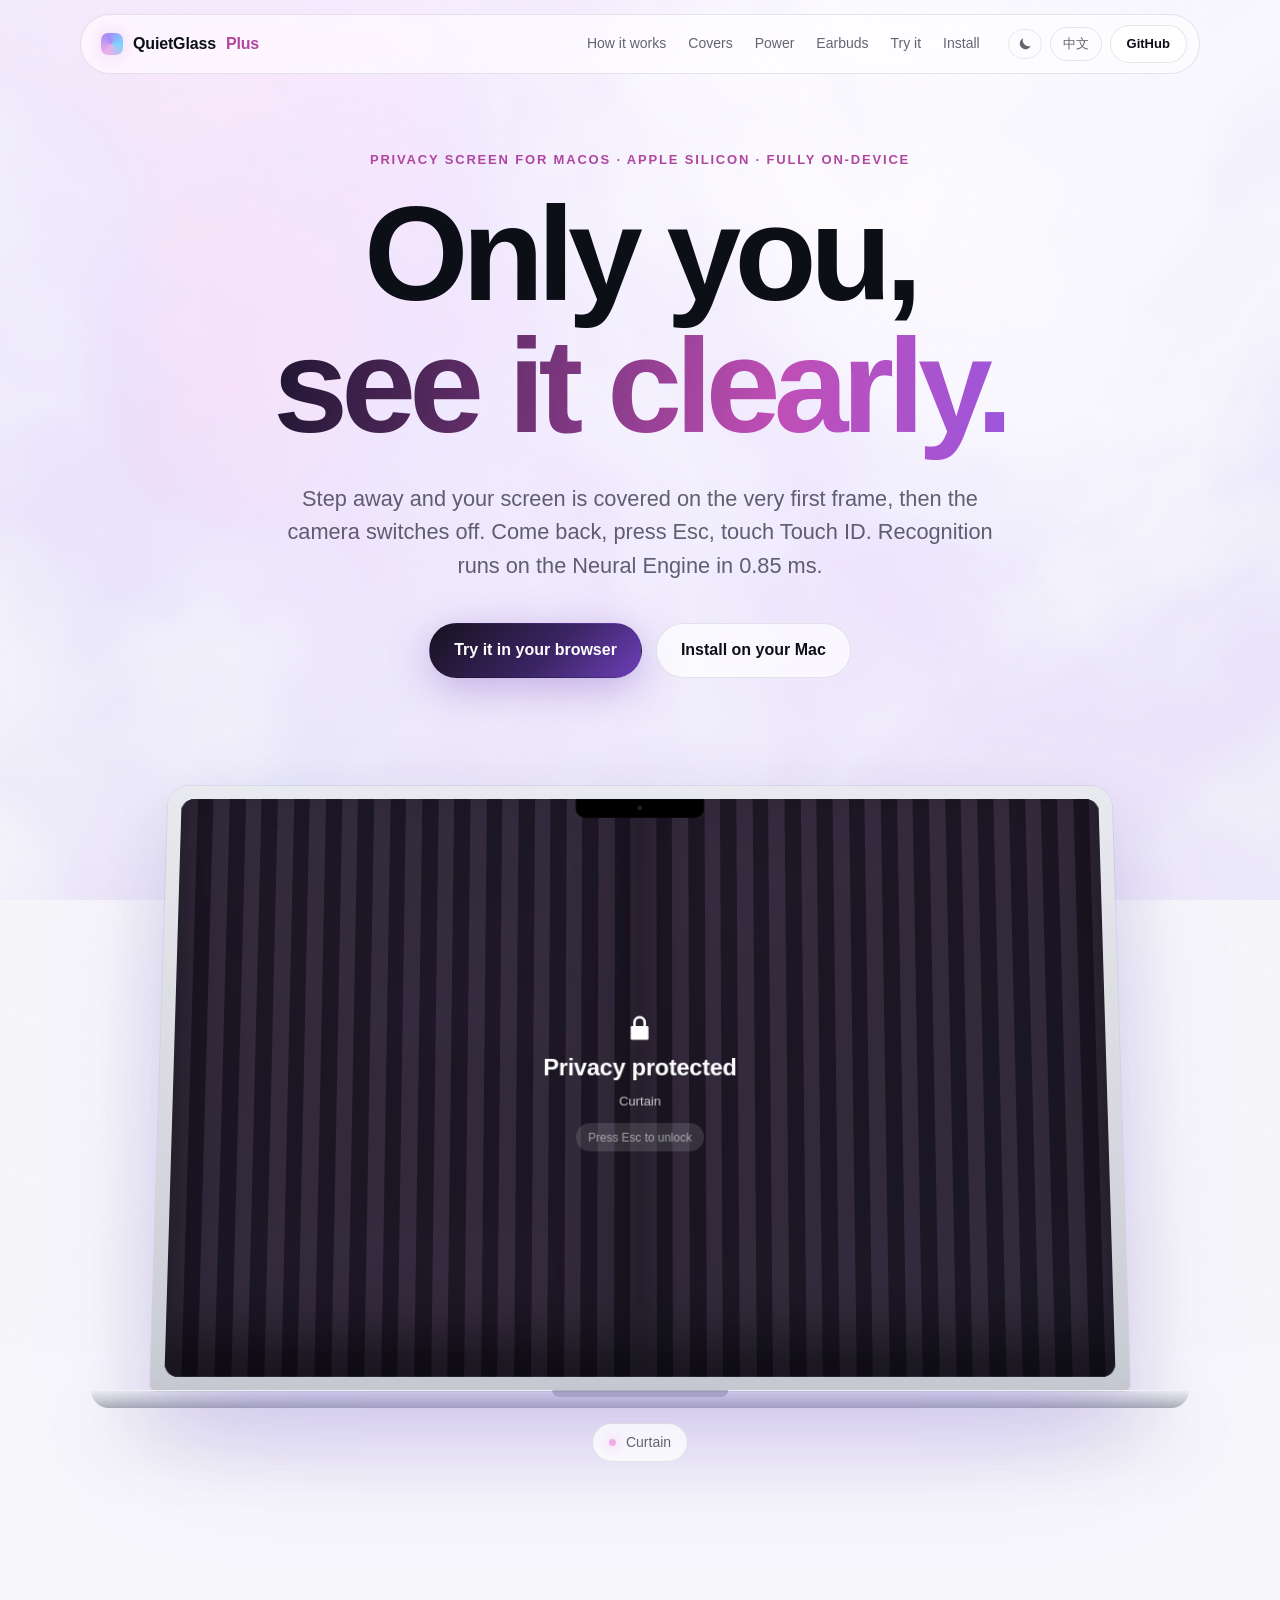
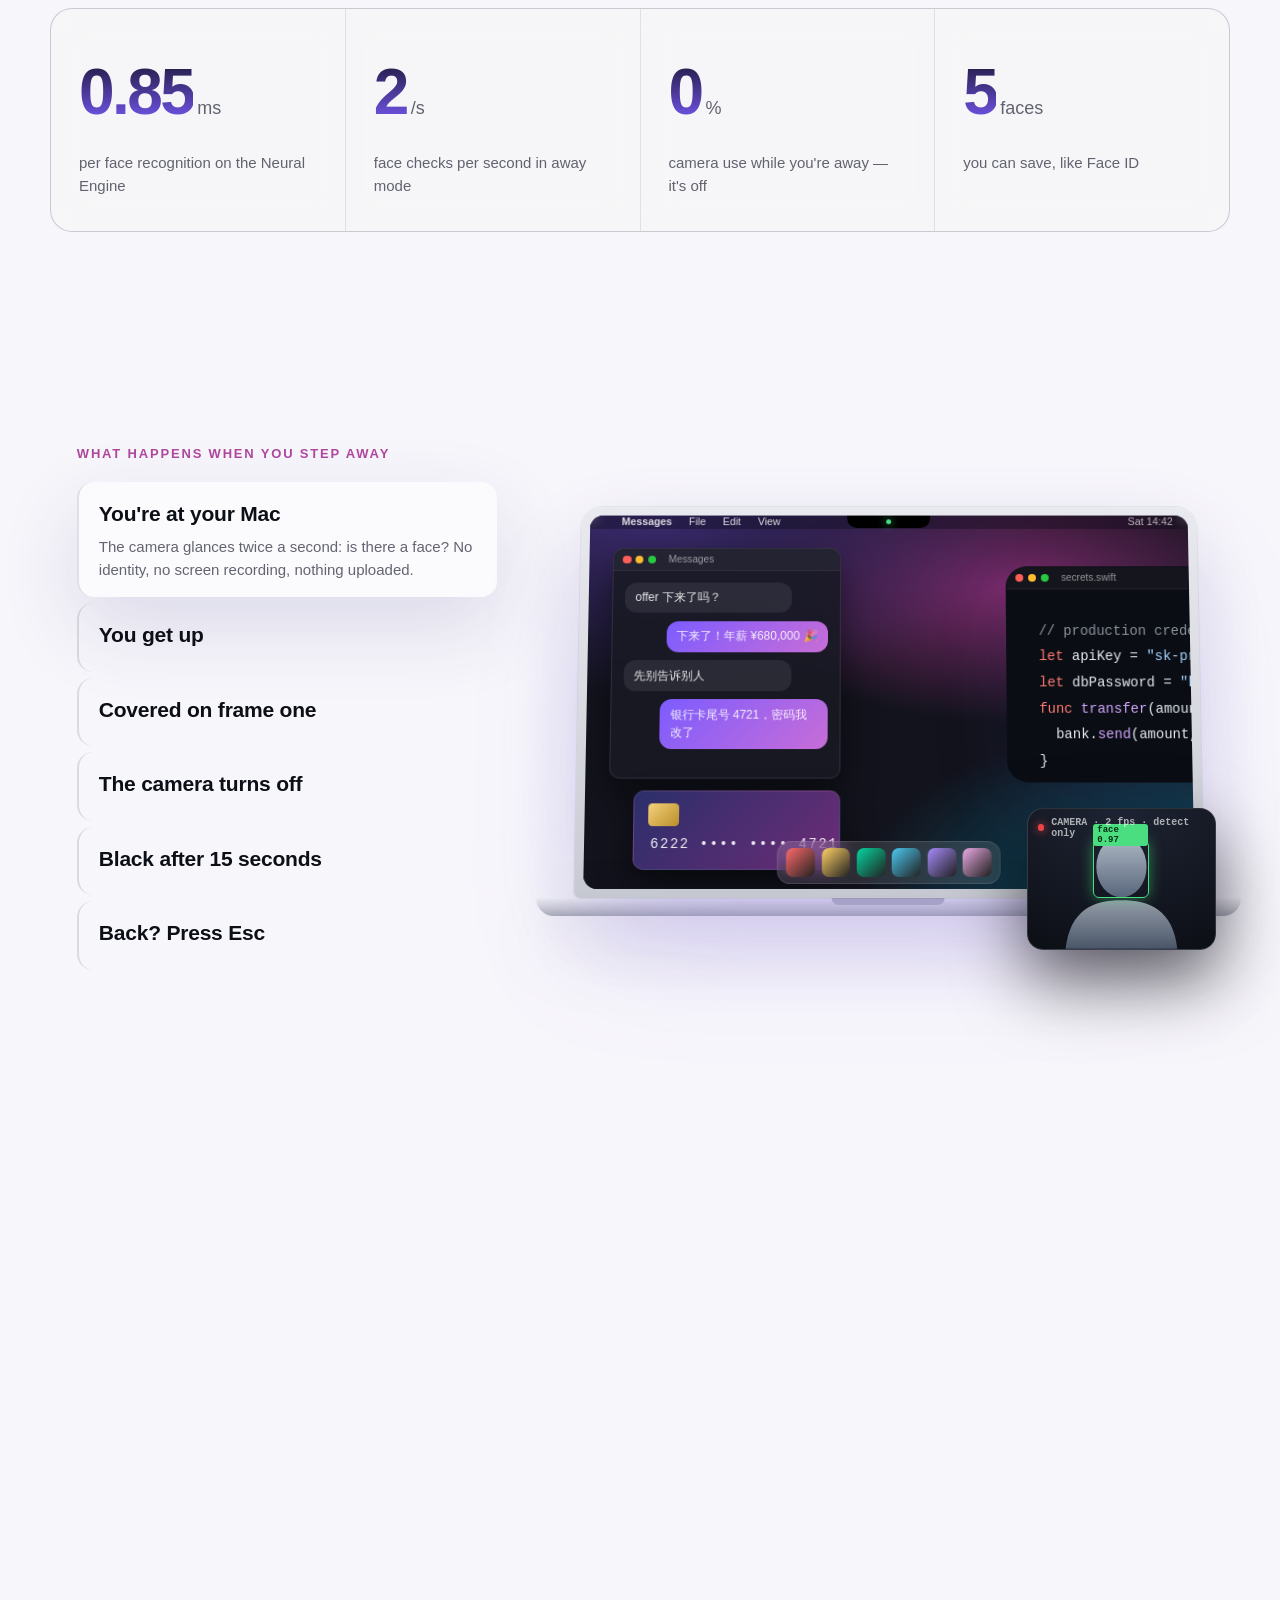
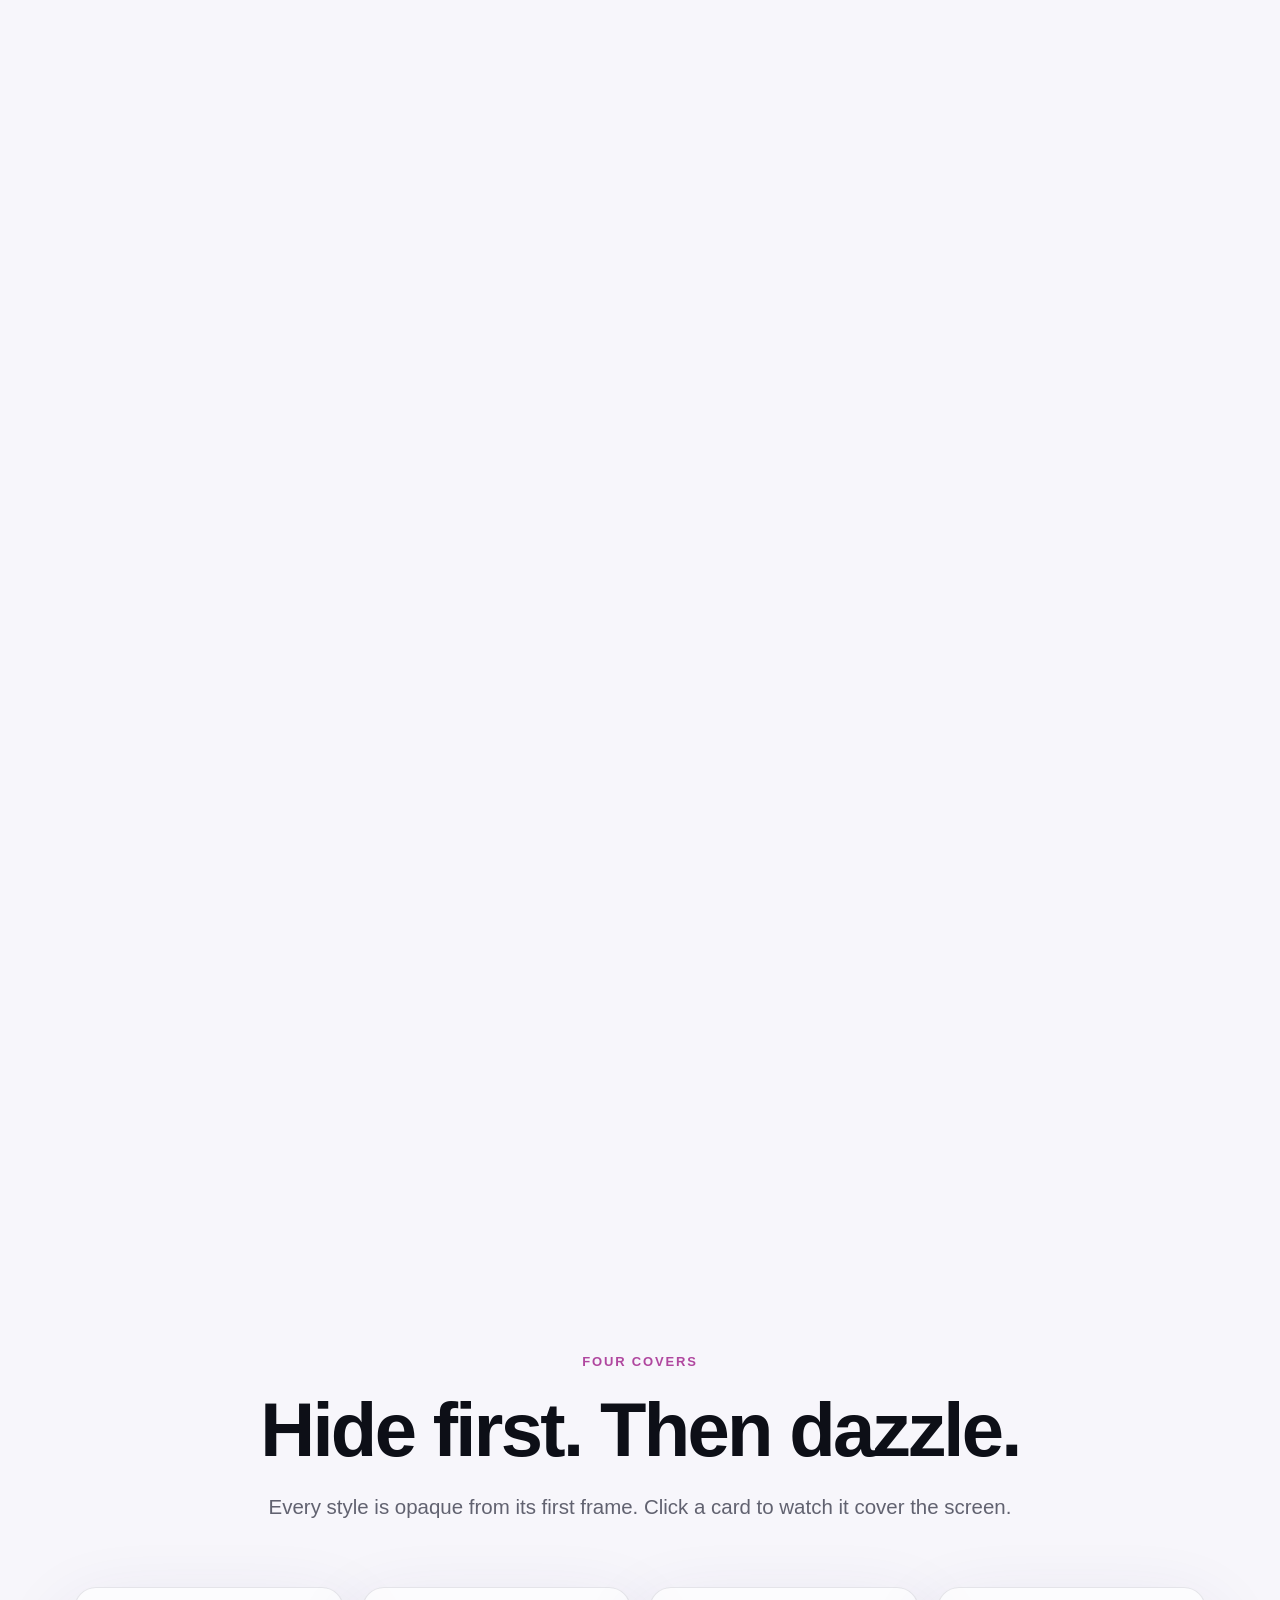
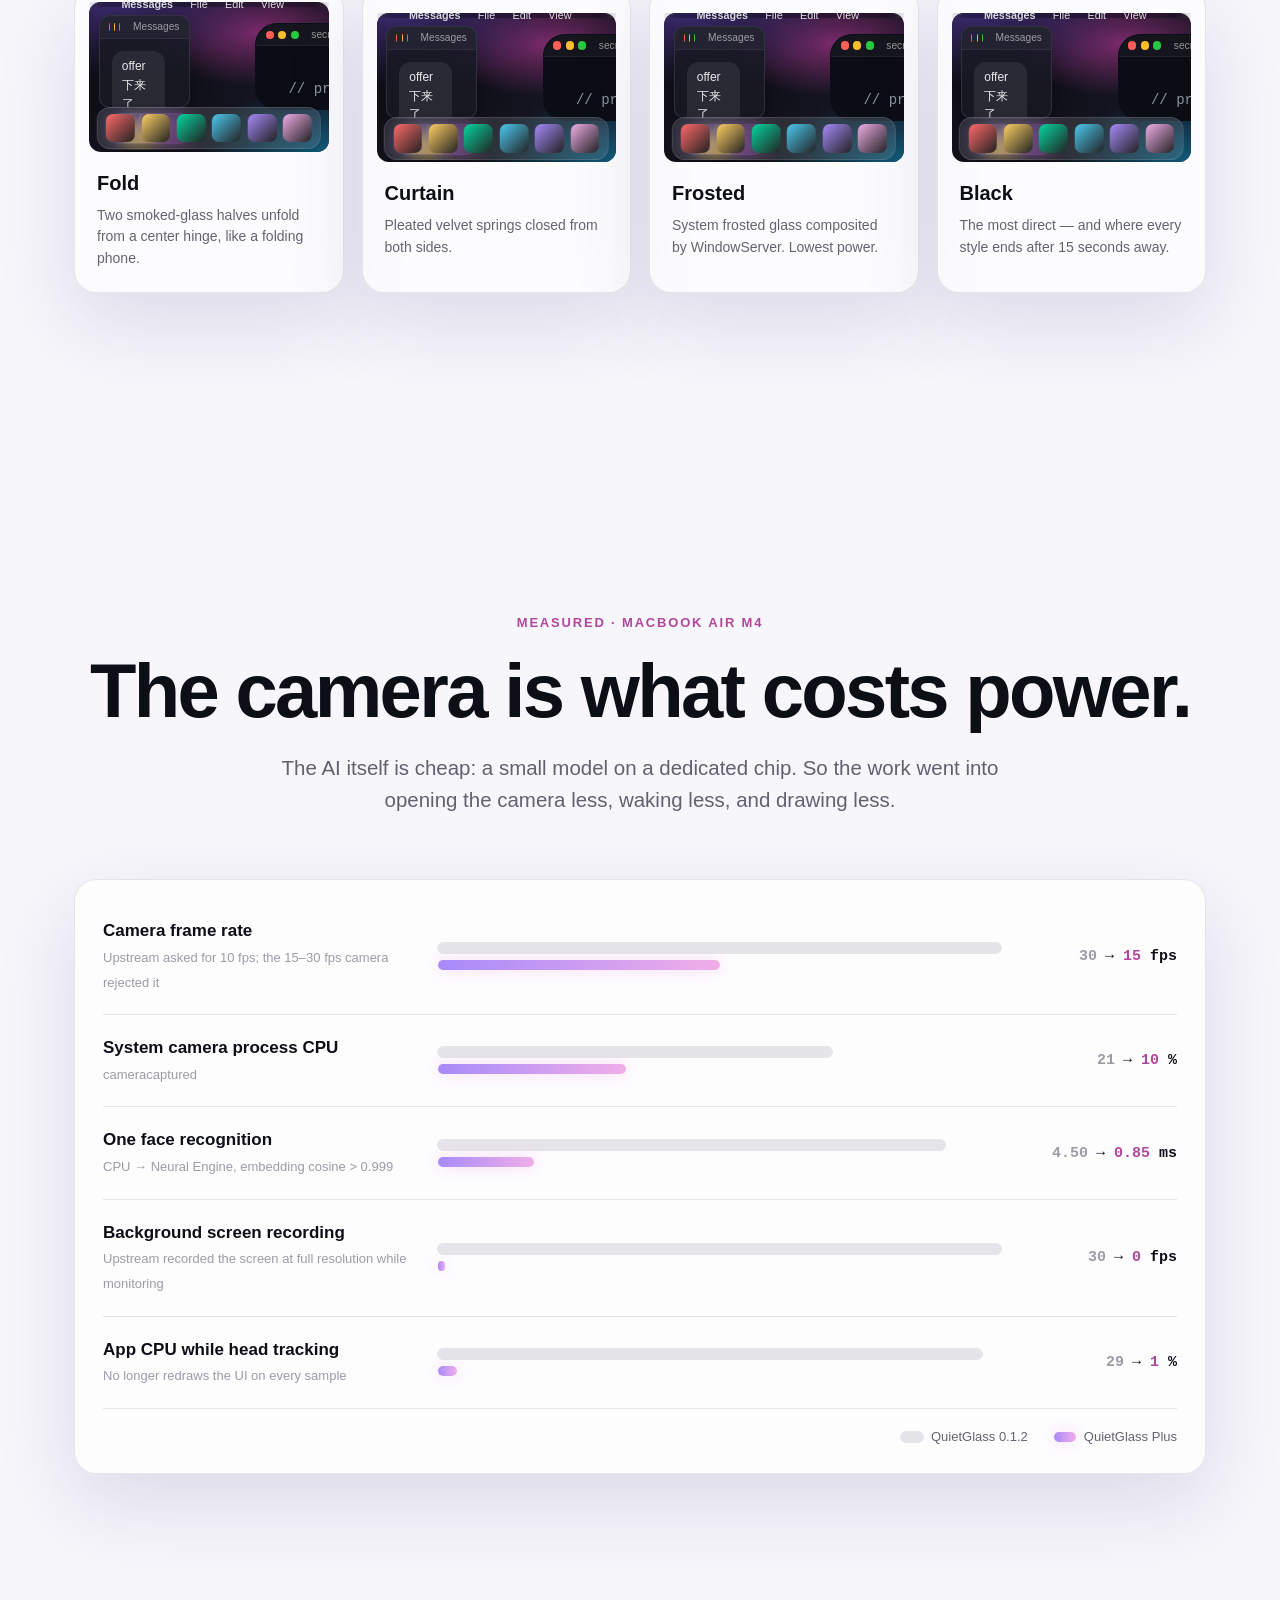
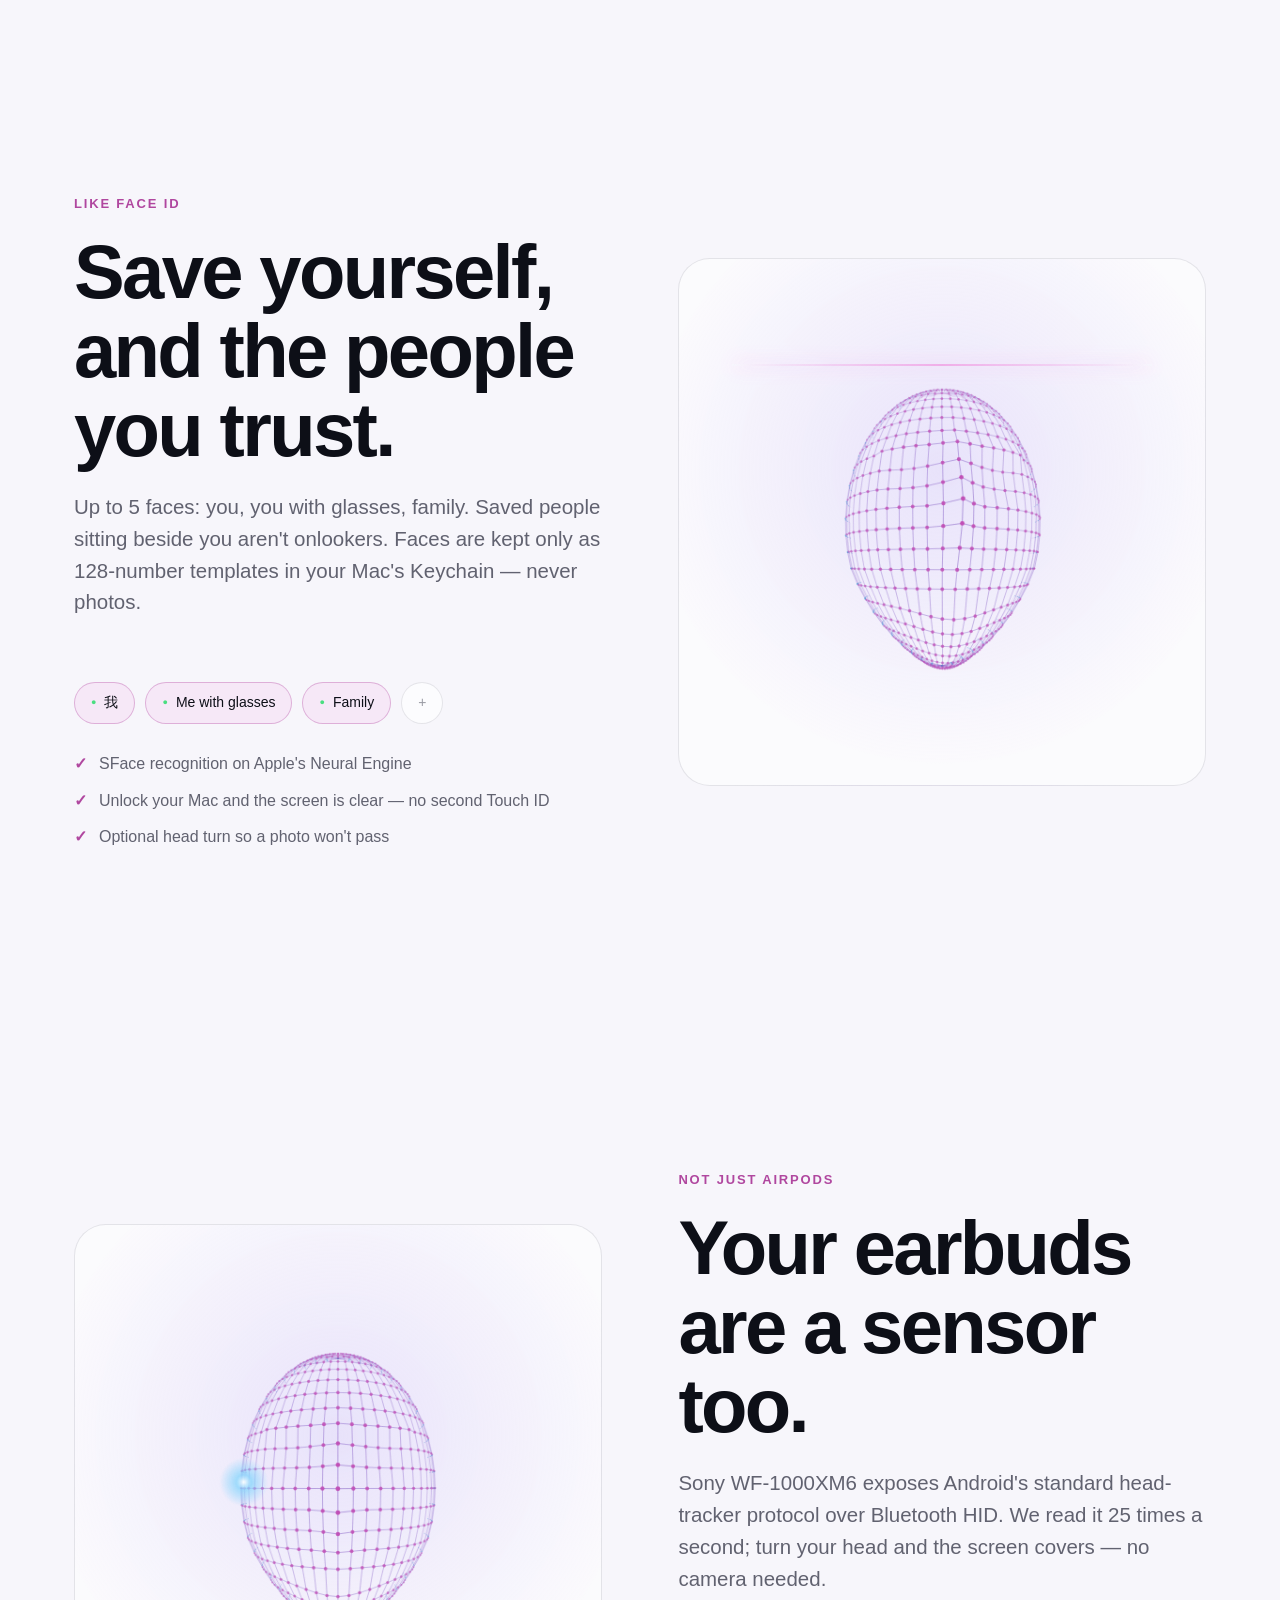
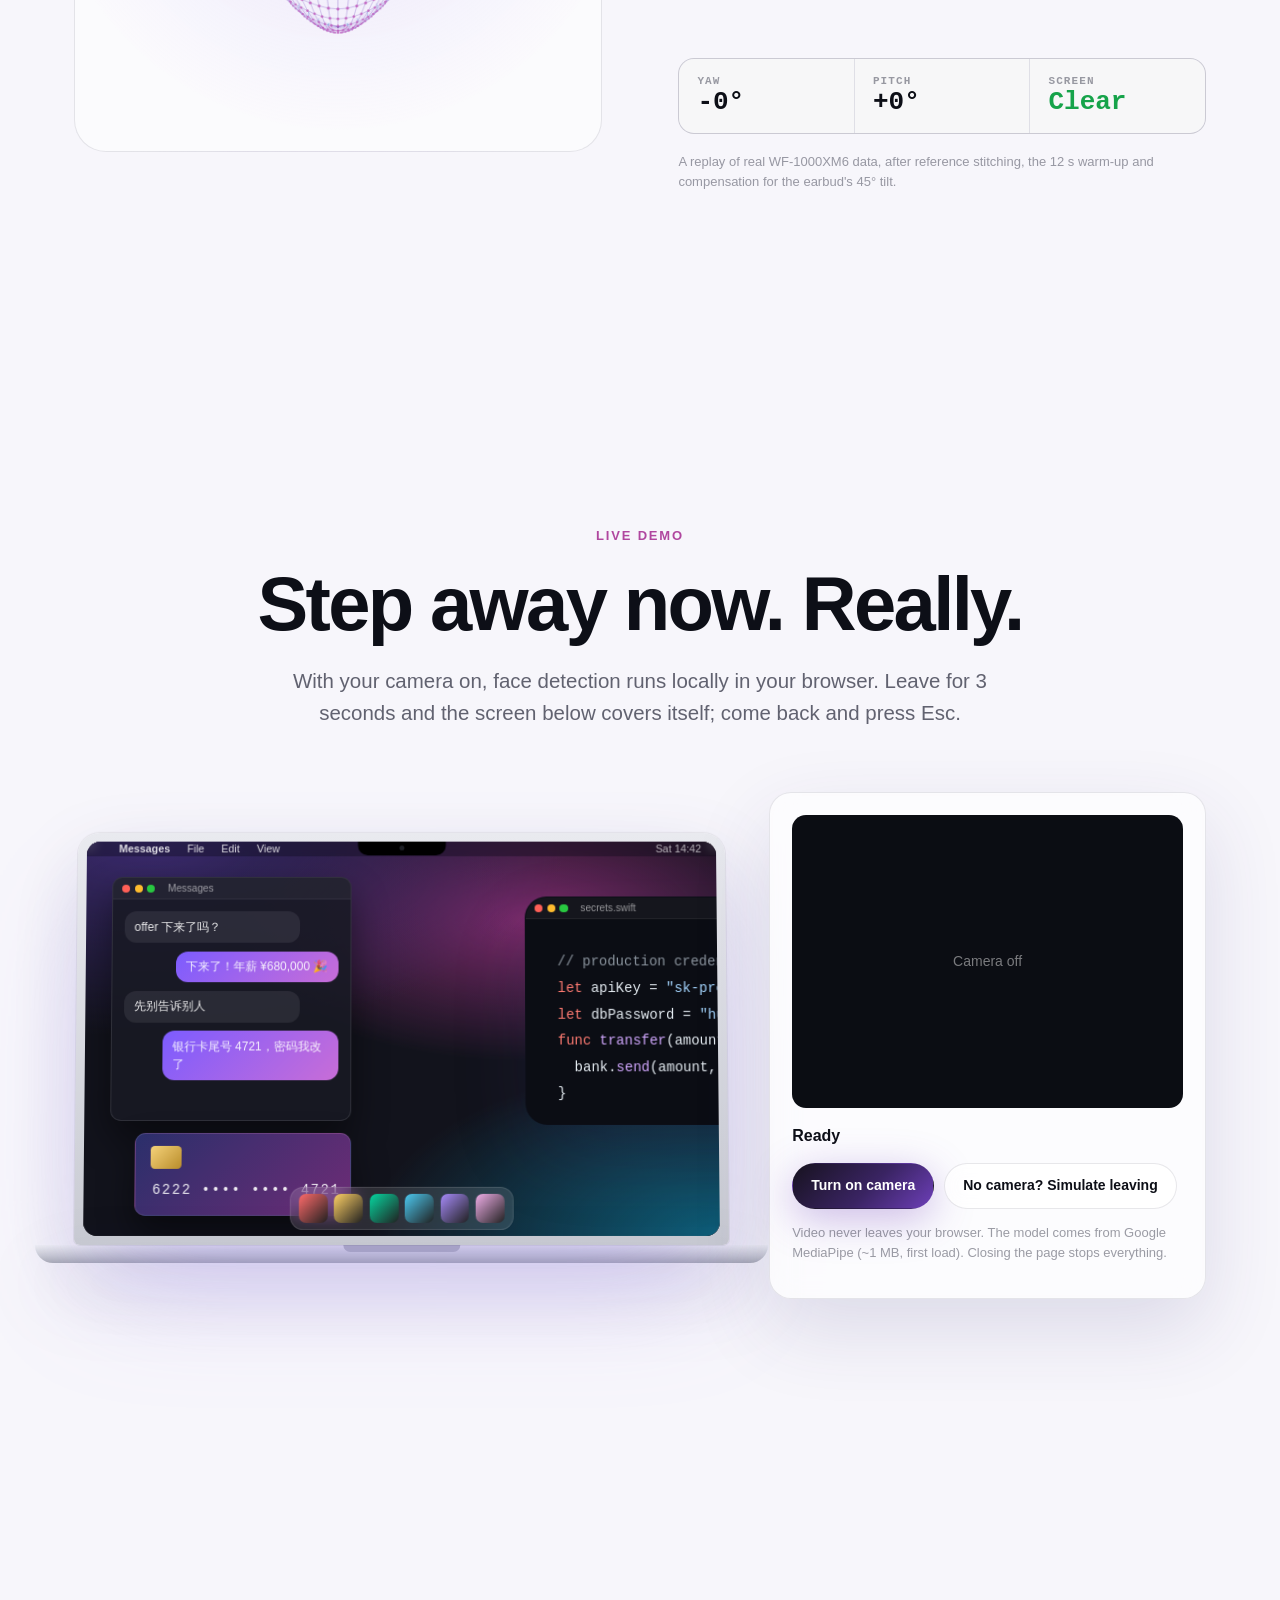
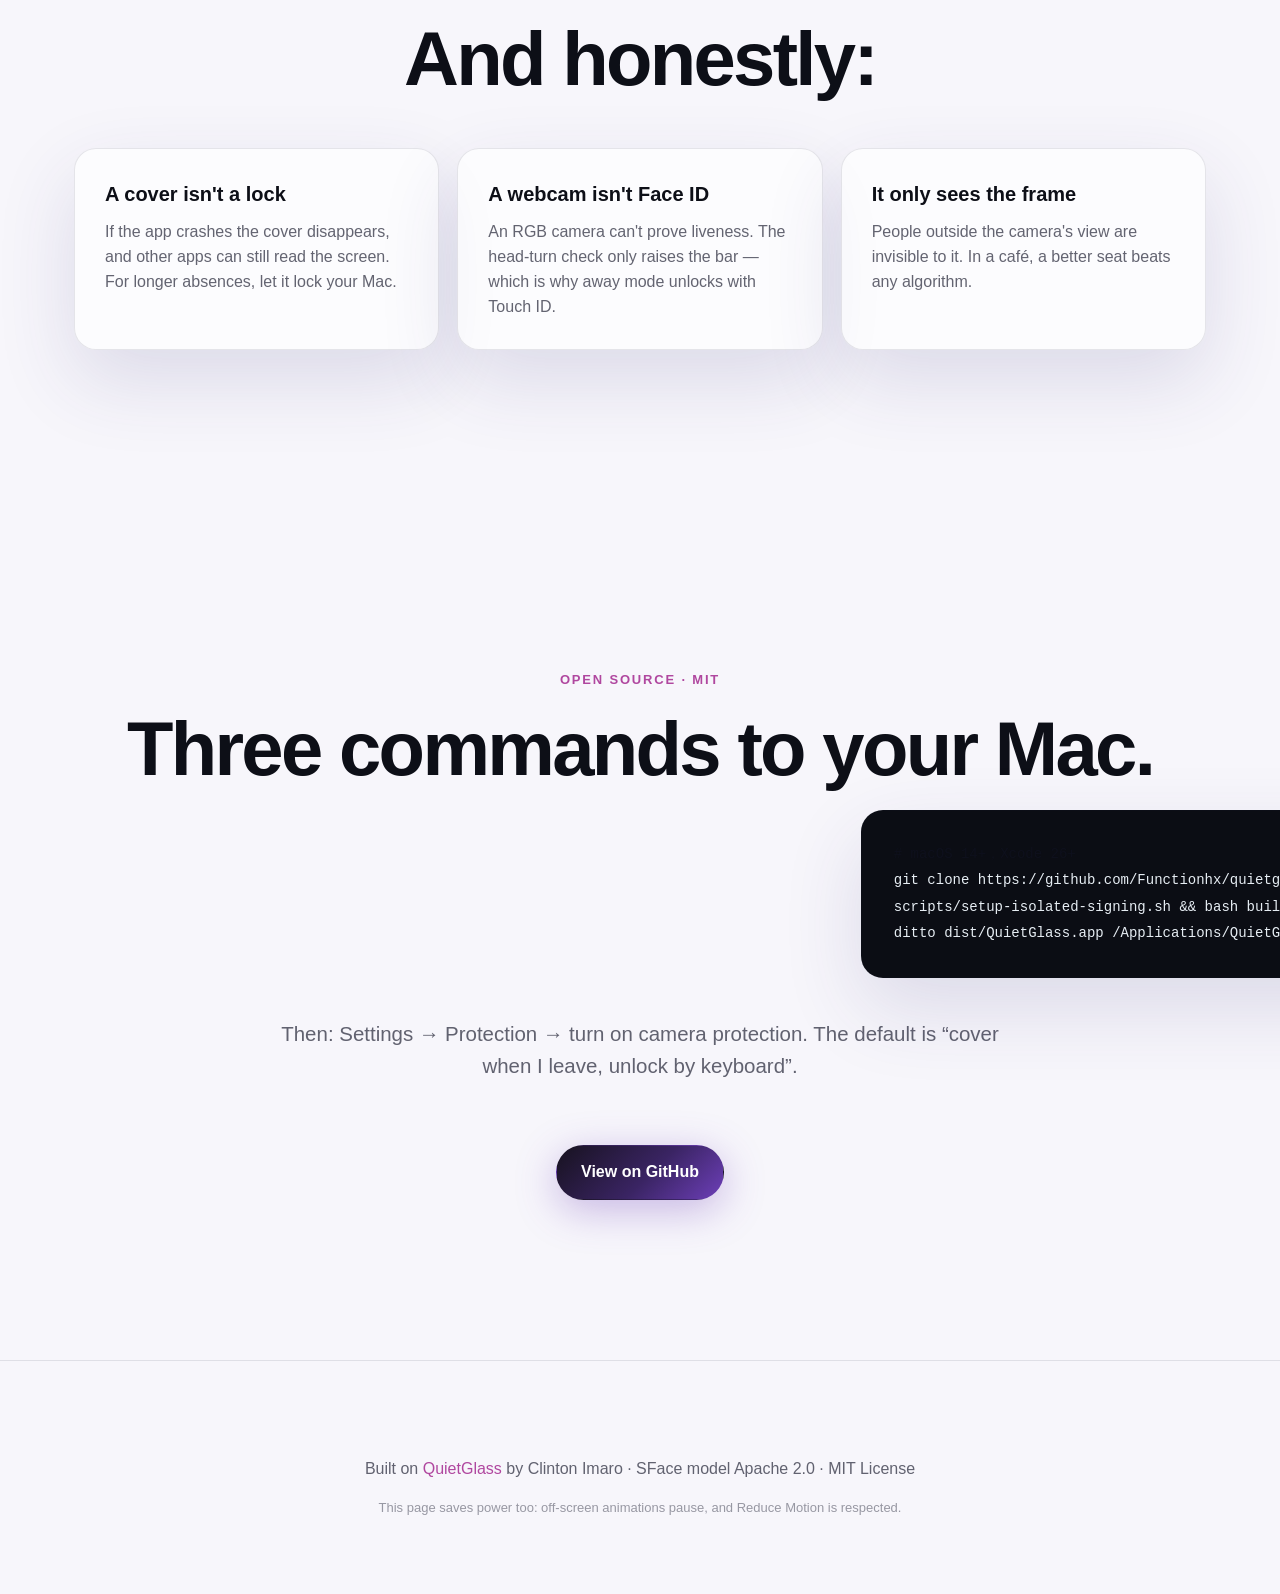
==== site/index.html @ b503132c "Project website and README for QuietGlass Plus - site/: single-page website (no build step) with a W" ====
<!doctype html>
<html lang="zh-Hans">
<head>
  <meta charset="utf-8">
  <meta name="viewport" content="width=device-width, initial-scale=1">
  <title>QuietGlass Plus — 只有你在，屏幕才清晰</title>
  <meta name="description" content="为 Mac 打造的低功耗 AI 隐私屏：离开即遮挡，回来一键解锁。全部在本机运行。">
  <meta name="theme-color" content="#05060a" media="(prefers-color-scheme: dark)">
  <meta name="theme-color" content="#f7f6fb" media="(prefers-color-scheme: light)">
  <script>
    (() => { const saved = localStorage.getItem("qg-theme");
      document.documentElement.dataset.theme = saved || (matchMedia("(prefers-color-scheme: light)").matches ? "light" : "dark"); })();
  </script>
  <link rel="icon" href="data:image/svg+xml,%3Csvg xmlns='http://www.w3.org/2000/svg' viewBox='0 0 32 32'%3E%3Cdefs%3E%3ClinearGradient id='g' x1='0' y1='0' x2='1' y2='1'%3E%3Cstop offset='0' stop-color='%23f0aee8'/%3E%3Cstop offset='.5' stop-color='%23a78bfa'/%3E%3Cstop offset='1' stop-color='%237dd3fc'/%3E%3C/linearGradient%3E%3C/defs%3E%3Crect width='32' height='32' rx='9' fill='url(%23g)'/%3E%3C/svg%3E">
  <link rel="stylesheet" href="styles.css">
</head>
<body>
  <canvas id="aurora" aria-hidden="true"></canvas>
  <div class="grain" aria-hidden="true"></div>

  <nav class="nav">
    <a class="brand" href="#top"><span class="brand-mark"></span>QuietGlass <em>Plus</em></a>
    <div class="nav-links">
      <a href="#story" data-i18n="nav.story">原理</a>
      <a href="#styles" data-i18n="nav.styles">效果</a>
      <a href="#power" data-i18n="nav.power">功耗</a>
      <a href="#earbuds" data-i18n="nav.earbuds">耳机</a>
      <a href="#try" data-i18n="nav.try">试一试</a>
      <a href="#install" data-i18n="nav.install">安装</a>
    </div>
    <div class="nav-actions">
      <button class="theme" id="theme" aria-label="Switch light or dark theme"></button>
      <button class="lang" id="lang" aria-label="Switch language">EN</button>
      <a class="btn btn-ghost small" href="https://github.com/Functionhx/quietglass-plus">GitHub</a>
    </div>
  </nav>

  <!-- HERO -->
  <header class="hero" id="top">
    <p class="eyebrow reveal" data-i18n="hero.eyebrow">macOS 隐私屏 · Apple 芯片 · 全部本地运行</p>
    <h1 class="hero-title reveal">
      <span data-i18n="hero.title1">只有你在，</span><br>
      <span class="gradient-text" data-i18n="hero.title2">屏幕才清晰。</span>
    </h1>
    <p class="hero-sub reveal" data-i18n="hero.sub">离开座位，屏幕瞬间遮挡，摄像头随即关闭；回来按下 Esc，用 Touch ID 解锁。识别跑在神经网络引擎上，一次只要 0.85 毫秒。</p>
    <div class="hero-cta reveal">
      <a class="btn btn-primary" href="#try" data-i18n="hero.try">在浏览器里试试</a>
      <a class="btn btn-ghost" href="#install" data-i18n="hero.install">安装到 Mac</a>
    </div>

    <div class="hero-stage reveal" id="heroStage">
      <div class="laptop" id="heroLaptop">
        <div class="lid">
          <div class="bezel"><span class="notch"><i class="cam-led"></i></span>
            <div class="screen" id="heroScreen"></div>
          </div>
        </div>
        <div class="base"><span class="lip"></span></div>
      </div>
      <div class="hero-caption" id="heroCaption"><span class="dot"></span><span id="heroCaptionText">折叠</span></div>
    </div>
  </header>

  <!-- STATS STRIP -->
  <section class="strip">
    <div class="stat reveal"><b data-count="0.85" data-decimals="2">0</b><span>ms</span><p data-i18n="strip.ane">神经网络引擎上的一次人脸识别</p></div>
    <div class="stat reveal"><b data-count="2">0</b><span data-i18n="strip.fpsUnit">次/秒</span><p data-i18n="strip.detect">离开模式下的人脸检测频率</p></div>
    <div class="stat reveal"><b data-count="0">0</b><span>%</span><p data-i18n="strip.cameraOff">你离开时摄像头的占用（直接关闭）</p></div>
    <div class="stat reveal"><b data-count="5">0</b><span data-i18n="strip.faces">张</span><p data-i18n="strip.facesNote">可录入的面孔，像 Face ID 一样</p></div>
  </section>

  <!-- STORY (scrollytelling) -->
  <section class="story" id="story">
    <div class="story-sticky">
      <div class="story-text">
        <p class="eyebrow" data-i18n="story.eyebrow">一次离开，会发生什么</p>
        <ol class="steps" id="steps">
          <li data-step="0"><h3 data-i18n="story.s0t">你在电脑前</h3><p data-i18n="story.s0p">摄像头每秒只看两眼：画面里有没有人脸。不做身份识别，不录屏，不上传。</p></li>
          <li data-step="1"><h3 data-i18n="story.s1t">你起身离开</h3><p data-i18n="story.s1p">连续 5 秒看不到人脸才算离开。低头看手机、转头说话都不会误触发。</p></li>
          <li data-step="2"><h3 data-i18n="story.s2t">第一帧就盖住</h3><p data-i18n="story.s2p">先瞬间磨砂，再像折叠屏一样展开隐私面板。动画永远播放在已经遮住的画面上。</p></li>
          <li data-step="3"><h3 data-i18n="story.s3t">摄像头随即关闭</h3><p data-i18n="story.s3p">没人需要看着空椅子。你离开多久，摄像头就省多久的电。</p></li>
          <li data-step="4"><h3 data-i18n="story.s4t">15 秒后转为纯黑</h3><p data-i18n="story.s4p">实时磨砂会让系统持续计算模糊。没人看的时候，干脆变黑，连这部分也省下。</p></li>
          <li data-step="5"><h3 data-i18n="story.s5t">回来，按 Esc</h3><p data-i18n="story.s5p">Touch ID 一按，面板折回成一道光，屏幕恢复如初。陌生人按 Esc？解不开。</p></li>
        </ol>
      </div>
      <div class="story-visual">
        <div class="laptop" id="storyLaptop">
          <div class="lid">
            <div class="bezel"><span class="notch"><i class="cam-led" id="storyLed"></i></span>
              <div class="screen" id="storyScreen"></div>
            </div>
          </div>
          <div class="base"><span class="lip"></span></div>
        </div>
        <div class="viewfinder" id="viewfinder">
          <div class="vf-head">
            <span class="rec"></span><span id="vfLabel">CAMERA · 2 fps</span>
          </div>
          <svg class="vf-person" id="vfPerson" viewBox="0 0 200 150" aria-hidden="true">
            <defs><linearGradient id="pg" x1="0" x2="0" y1="0" y2="1"><stop offset="0" stop-color="#cbd5e1"/><stop offset="1" stop-color="#64748b"/></linearGradient></defs>
            <ellipse cx="100" cy="62" rx="27" ry="33" fill="url(#pg)" opacity=".85"/>
            <path d="M40 150 C45 108 70 98 100 98 C130 98 155 108 160 150 Z" fill="url(#pg)" opacity=".7"/>
          </svg>
          <div class="vf-box" id="vfBox"><span>face 0.97</span></div>
          <div class="vf-ring" id="vfRing"><svg viewBox="0 0 44 44"><circle cx="22" cy="22" r="19"/><circle class="arc" cx="22" cy="22" r="19"/></svg><b id="vfCount">5</b></div>
          <div class="vf-off" id="vfOff" data-i18n="story.camOff">摄像头已关闭</div>
          <div class="keys" id="keys"><kbd>esc</kbd><span class="touchid"></span></div>
        </div>
      </div>
    </div>
  </section>

  <!-- COVER STYLES -->
  <section class="section" id="styles">
    <p class="eyebrow center reveal" data-i18n="styles.eyebrow">四种遮挡效果</p>
    <h2 class="section-title center reveal" data-i18n="styles.title">先遮住，再惊艳。</h2>
    <p class="section-sub center reveal" data-i18n="styles.sub">每一种效果的第一帧都是不透明的。点一下卡片，看它如何盖住屏幕。</p>
    <div class="style-grid">
      <button class="style-card reveal spot" data-style="fold"><div class="mini"><div class="screen"></div></div><h3 data-i18n="styles.fold">折叠</h3><p data-i18n="styles.foldP">两片烟熏玻璃从中缝铰链展开，像折叠屏合上又打开。</p></button>
      <button class="style-card reveal spot" data-style="curtain"><div class="mini"><div class="screen"></div></div><h3 data-i18n="styles.curtain">幕布</h3><p data-i18n="styles.curtainP">天鹅绒般的褶皱幕布从两侧弹性合拢。</p></button>
      <button class="style-card reveal spot" data-style="frosted"><div class="mini"><div class="screen"></div></div><h3 data-i18n="styles.frosted">磨砂</h3><p data-i18n="styles.frostedP">系统级磨砂玻璃，由 WindowServer 合成，功耗最低。</p></button>
      <button class="style-card reveal spot" data-style="black"><div class="mini"><div class="screen"></div></div><h3 data-i18n="styles.black">纯黑</h3><p data-i18n="styles.blackP">最干脆的一种。也是离开 15 秒后所有效果的归宿。</p></button>
    </div>
  </section>

  <!-- POWER -->
  <section class="section" id="power">
    <p class="eyebrow center reveal" data-i18n="power.eyebrow">实测 · MacBook Air M4</p>
    <h2 class="section-title center reveal" data-i18n="power.title">真正耗电的，是摄像头。</h2>
    <p class="section-sub center reveal" data-i18n="power.sub">AI 本身很省：小模型加专用芯片。所以我们把力气花在少开摄像头、少唤醒、少渲染上。</p>
    <div class="power-table reveal" id="powerTable">
      <div class="power-row" data-before="30" data-after="15" data-max="30" data-unit="fps">
        <div class="pr-label"><b data-i18n="power.fps">摄像头帧率</b><span data-i18n="power.fpsNote">原版想限到 10 fps，被只支持 15–30 的摄像头拒绝了</span></div>
        <div class="pr-bars"><i class="before"></i><i class="after"></i></div><div class="pr-val"></div>
      </div>
      <div class="power-row" data-before="21" data-after="10" data-max="30" data-unit="%">
        <div class="pr-label"><b data-i18n="power.cam">系统摄像头进程 CPU</b><span>cameracaptured</span></div>
        <div class="pr-bars"><i class="before"></i><i class="after"></i></div><div class="pr-val"></div>
      </div>
      <div class="power-row" data-before="4.5" data-after="0.85" data-max="5" data-unit="ms" data-decimals="2">
        <div class="pr-label"><b data-i18n="power.sface">一次人脸识别</b><span data-i18n="power.sfaceNote">CPU → 神经网络引擎，特征余弦相似度 &gt; 0.999</span></div>
        <div class="pr-bars"><i class="before"></i><i class="after"></i></div><div class="pr-val"></div>
      </div>
      <div class="power-row" data-before="30" data-after="0" data-max="30" data-unit="fps">
        <div class="pr-label"><b data-i18n="power.rec">监测时的后台录屏</b><span data-i18n="power.recNote">原版一直以全分辨率录屏备着模糊图</span></div>
        <div class="pr-bars"><i class="before"></i><i class="after"></i></div><div class="pr-val"></div>
      </div>
      <div class="power-row" data-before="29" data-after="1" data-max="30" data-unit="%">
        <div class="pr-label"><b data-i18n="power.idle">头部追踪时 App 的 CPU</b><span data-i18n="power.idleNote">不再每帧重绘界面</span></div>
        <div class="pr-bars"><i class="before"></i><i class="after"></i></div><div class="pr-val"></div>
      </div>
      <div class="legend"><span><i class="before"></i>QuietGlass 0.1.2</span><span><i class="after"></i>QuietGlass Plus</span></div>
    </div>
  </section>

  <!-- FACES -->
  <section class="section split" id="faces">
    <div class="split-text">
      <p class="eyebrow reveal" data-i18n="faces.eyebrow">像 Face ID 一样</p>
      <h2 class="section-title reveal" data-i18n="faces.title">录入你，也录入你信任的人。</h2>
      <p class="section-sub reveal" data-i18n="faces.sub">最多 5 张面孔：你、戴眼镜的你、家人。已保存的人坐在身边不算旁观者。面孔只以 128 维模板的形式加密存放在本机钥匙串里，从不保存照片。</p>
      <div class="chips reveal"><span class="chip on">我</span><span class="chip on" data-i18n="faces.glasses">戴眼镜的我</span><span class="chip on" data-i18n="faces.family">家人</span><span class="chip add">+</span></div>
      <ul class="ticks reveal">
        <li data-i18n="faces.t1">识别模型 SFace，跑在 Apple 神经网络引擎上</li>
        <li data-i18n="faces.t2">解锁 Mac 后直接清晰，不必再用一次 Touch ID</li>
        <li data-i18n="faces.t3">可选：恢复时轻轻转头，让照片骗不过去</li>
      </ul>
    </div>
    <div class="split-visual reveal"><canvas id="faceMesh" width="560" height="560" aria-hidden="true"></canvas><div class="scan"></div></div>
  </section>

  <!-- EARBUDS -->
  <section class="section split reverse" id="earbuds">
    <div class="split-text">
      <p class="eyebrow reveal" data-i18n="ear.eyebrow">不止 AirPods</p>
      <h2 class="section-title reveal" data-i18n="ear.title">你的耳机，也是一枚传感器。</h2>
      <p class="section-sub reveal" data-i18n="ear.sub">Sony WF-1000XM6 通过蓝牙 HID 暴露了 Android 标准的头部追踪协议。我们直接读取，每秒 25 次；你一转头，屏幕就遮住，全程不需要摄像头。</p>
      <div class="readout reveal">
        <div><span>yaw</span><b id="yawVal">0°</b></div>
        <div><span>pitch</span><b id="pitchVal">0°</b></div>
        <div><span data-i18n="ear.state">屏幕</span><b id="earState" class="is-clear" data-i18n="ear.clear">清晰</b></div>
      </div>
      <p class="fine reveal" data-i18n="ear.note">回放的是真实录到的 WF-1000XM6 数据片段：参考系拼接、12 秒预热、耳塞 45° 倾斜补偿之后的结果。</p>
    </div>
    <div class="split-visual reveal"><canvas id="headCanvas" width="560" height="560" aria-hidden="true"></canvas></div>
  </section>

  <!-- TRY -->
  <section class="section" id="try">
    <p class="eyebrow center reveal" data-i18n="try.eyebrow">现场演示</p>
    <h2 class="section-title center reveal" data-i18n="try.title">现在就离开一下试试。</h2>
    <p class="section-sub center reveal" data-i18n="try.sub">打开摄像头后，人脸检测在你的浏览器里本地运行。离开 3 秒，下面这块“屏幕”就会遮住；回来按 Esc 解锁。</p>
    <div class="try-wrap reveal">
      <div class="try-screen">
        <div class="laptop compact"><div class="lid"><div class="bezel"><span class="notch"><i class="cam-led" id="tryLed"></i></span><div class="screen" id="tryScreen"></div></div></div><div class="base"><span class="lip"></span></div></div>
      </div>
      <div class="try-panel">
        <div class="try-video"><video id="tryVideo" playsinline muted></video><div class="vf-box" id="tryBox"></div><div class="try-placeholder" id="tryPlaceholder" data-i18n="try.placeholder">摄像头未开启</div></div>
        <p class="try-status" id="tryStatus" data-i18n="try.idle">准备就绪</p>
        <div class="try-buttons">
          <button class="btn btn-primary" id="tryStart" data-i18n="try.start">打开摄像头</button>
          <button class="btn btn-ghost" id="trySim" data-i18n="try.sim">没有摄像头？模拟离开</button>
        </div>
        <p class="fine" data-i18n="try.privacy">画面不会离开你的浏览器。模型来自 Google MediaPipe（首次加载约 1 MB）。关闭页面即停止。</p>
      </div>
    </div>
  </section>

  <!-- HONEST -->
  <section class="section" id="honest">
    <h2 class="section-title center reveal" data-i18n="honest.title">我们也想诚实地告诉你。</h2>
    <div class="honest-grid">
      <div class="honest reveal spot"><h3 data-i18n="honest.h1">遮罩不是锁屏</h3><p data-i18n="honest.p1">App 崩溃时遮罩会消失，其他程序也可能读取屏幕。离开久了，让它替你锁上 Mac。</p></div>
      <div class="honest reveal spot"><h3 data-i18n="honest.h2">普通摄像头不是 Face ID</h3><p data-i18n="honest.p2">RGB 摄像头无法证明活体。转头确认只是提高门槛，所以离开模式默认用 Touch ID 解锁。</p></div>
      <div class="honest reveal spot"><h3 data-i18n="honest.h3">只看得见镜头里的人</h3><p data-i18n="honest.p3">站在摄像头视野外的人看不到。坐在咖啡馆角落，更好的位置比任何算法都管用。</p></div>
    </div>
  </section>

  <!-- INSTALL -->
  <section class="section" id="install">
    <p class="eyebrow center reveal" data-i18n="install.eyebrow">开源 · MIT</p>
    <h2 class="section-title center reveal" data-i18n="install.title">三行命令，装进你的 Mac。</h2>
    <div class="code reveal spot">
      <button class="copy" id="copy" data-i18n="install.copy">复制</button>
<pre id="code"><span class="c"># macOS 14+，Xcode 26+</span>
git clone https://github.com/Functionhx/quietglass-plus.git && cd quietglass-plus
scripts/setup-isolated-signing.sh && bash build.sh "$PWD/dist/QuietGlass.app"
ditto dist/QuietGlass.app /Applications/QuietGlass.app && open -a QuietGlass</pre>
    </div>
    <p class="section-sub center reveal" data-i18n="install.after">打开后：设置 → 保护 → 打开“摄像头自动保护”。默认就是“离开时遮挡，回来按键解锁”。</p>
    <div class="hero-cta center reveal"><a class="btn btn-primary" href="https://github.com/Functionhx/quietglass-plus" data-i18n="install.github">在 GitHub 上查看</a></div>
  </section>

  <footer class="footer">
    <p data-i18n="footer.credit">基于 Clinton Imaro 的 <a href="https://github.com/clintonimaroo/quietglass">QuietGlass</a> 改造 · SFace 模型 Apache 2.0 · MIT License</p>
    <p class="fine" data-i18n="footer.power">这个页面也省电：滚出视口的动画会暂停，并遵循系统的“减少动态效果”。</p>
  </footer>

  <script src="main.js" type="module"></script>
</body>
</html>
---- site/styles.css ----
:root {
  --bg: #05060a;
  --ink: #f5f7fb;
  --muted: rgba(235, 240, 255, .62);
  --faint: rgba(235, 240, 255, .38);
  --line: rgba(255, 255, 255, .09);
  --glass: rgba(255, 255, 255, .045);
  --pink: #f0aee8;
  --violet: #a78bfa;
  --cyan: #7dd3fc;
  --green: #4ade80;
  --radius: 22px;
  --font: -apple-system, BlinkMacSystemFont, "SF Pro Display", "PingFang SC", "Hiragino Sans GB", "Helvetica Neue", sans-serif;
  --mono: "SF Mono", ui-monospace, Menlo, monospace;
  /* theme surfaces */
  --nav-bg: rgba(10, 12, 20, .55);
  --surface: rgba(8, 10, 16, .7);
  --surface-soft: rgba(255, 255, 255, .04);
  --shadow: 0 30px 80px rgba(0,0,0,.45);
  --lid: linear-gradient(180deg, #2a2d36, #15171d);
  --lid-glow: 0 60px 120px -30px rgba(120, 80, 255, .45);
  --base: linear-gradient(180deg, #3a3e48 0%, #1b1d23 60%, #0d0e12 100%);
  --lip: #0d0e12;
  --num: linear-gradient(180deg, #fff, #c9c3ff);
  --title-grad: linear-gradient(100deg, #fff 0%, var(--pink) 35%, var(--violet) 65%, var(--cyan) 100%);
  --btn-primary: linear-gradient(135deg, #fff 0%, #f6d4f1 45%, #c8b8ff 100%);
  --btn-primary-ink: #120916;
  --grain: .07;
  --accent-ink: var(--pink);
  color-scheme: dark;
}
:root[data-theme="light"] {
  --bg: #f7f6fb;
  --ink: #0d0f17;
  --muted: rgba(20, 22, 40, .66);
  --faint: rgba(20, 22, 40, .42);
  --line: rgba(20, 22, 50, .1);
  --glass: rgba(255, 255, 255, .62);
  --nav-bg: rgba(255, 255, 255, .62);
  --surface: rgba(255, 255, 255, .72);
  --surface-soft: rgba(255, 255, 255, .55);
  --shadow: 0 30px 80px rgba(60, 50, 120, .14);
  --lid: linear-gradient(180deg, #e9eaef, #c9cbd3);
  --lid-glow: 0 60px 120px -30px rgba(167, 139, 250, .35);
  --base: linear-gradient(180deg, #f1f2f6 0%, #c9cbd3 60%, #a9acb6 100%);
  --lip: #b3b6c0;
  --num: linear-gradient(180deg, #1a1530, #7c5cff);
  --title-grad: linear-gradient(100deg, #1d1530 0%, #c04fb6 35%, #7c5cff 65%, #1f9bd6 100%);
  --btn-primary: linear-gradient(135deg, #17121f 0%, #3a2463 55%, #6d3fb8 100%);
  --btn-primary-ink: #fff;
  --grain: .035;
  --accent-ink: #b0479f;
  color-scheme: light;
}
body, .nav, .stat, .power-table, .readout div, .style-card, .honest, .code, .try-panel, .chip { transition: background-color .5s ease, color .5s ease, border-color .5s ease; }
* { box-sizing: border-box; }
html { scroll-behavior: smooth; }
body {
  margin: 0; background: var(--bg); color: var(--ink); font-family: var(--font);
  -webkit-font-smoothing: antialiased; overflow-x: hidden; line-height: 1.55;
}
a { color: inherit; text-decoration: none; }
button { font: inherit; color: inherit; }

/* ---------- background ---------- */
#aurora { position: fixed; inset: 0; width: 100vw; height: 100vh; z-index: -2; display: block; }
.grain {
  position: fixed; inset: -50%; z-index: -1; pointer-events: none; opacity: var(--grain);
  background-image: url("data:image/svg+xml;utf8,<svg xmlns='http://www.w3.org/2000/svg' width='160' height='160'><filter id='n'><feTurbulence type='fractalNoise' baseFrequency='.9' numOctaves='3' stitchTiles='stitch'/></filter><rect width='100%' height='100%' filter='url(%23n)'/></svg>");
}

/* ---------- nav ---------- */
.nav {
  position: fixed; top: 14px; left: 50%; transform: translateX(-50%); z-index: 50;
  display: flex; align-items: center; gap: 28px; padding: 10px 12px 10px 20px;
  width: min(1120px, calc(100vw - 28px)); border-radius: 999px;
  background: var(--nav-bg); border: 1px solid var(--line);
  backdrop-filter: blur(22px) saturate(160%); -webkit-backdrop-filter: blur(22px) saturate(160%);
}
.brand { display: flex; align-items: center; gap: 10px; font-weight: 650; letter-spacing: -.01em; white-space: nowrap; }
.brand em { font-style: normal; color: var(--accent-ink); }
.brand-mark {
  width: 22px; height: 22px; border-radius: 7px;
  background: conic-gradient(from 210deg, var(--pink), var(--violet), var(--cyan), var(--pink));
  box-shadow: 0 0 18px rgba(240, 174, 232, .55);
}
.nav-links { display: flex; gap: 22px; margin-left: auto; font-size: 14px; color: var(--muted); }
.nav-links a:hover { color: var(--ink); }
.nav-actions { display: flex; gap: 8px; align-items: center; }
.lang { background: none; border: 1px solid var(--line); border-radius: 999px; padding: 6px 12px; font-size: 13px; cursor: pointer; color: var(--muted); }
.lang:hover { color: var(--ink); border-color: rgba(255,255,255,.25); }

/* ---------- buttons ---------- */
.btn {
  display: inline-flex; align-items: center; justify-content: center; gap: 8px;
  padding: 14px 24px; border-radius: 999px; font-weight: 600; font-size: 16px;
  border: 1px solid transparent; cursor: pointer; transition: transform .2s, box-shadow .3s, background .3s;
}
.btn:hover { transform: translateY(-2px); }
.btn.small { padding: 8px 16px; font-size: 13px; }
.btn-primary {
  color: var(--btn-primary-ink); background: var(--btn-primary);
  box-shadow: 0 10px 40px rgba(240, 174, 232, .35), inset 0 1px 0 rgba(255,255,255,.8);
}
.btn-primary:hover { box-shadow: 0 16px 60px rgba(240, 174, 232, .55); }
.btn-ghost { background: var(--glass); border-color: var(--line); backdrop-filter: blur(10px); }
.btn-ghost:hover { border-color: rgba(255,255,255,.3); }

/* ---------- type ---------- */
.eyebrow { font-size: 13px; letter-spacing: .14em; text-transform: uppercase; color: var(--accent-ink); margin: 0 0 18px; font-weight: 600; }
.center { text-align: center; justify-content: center; }
.gradient-text {
  background: var(--title-grad);
  -webkit-background-clip: text; background-clip: text; color: transparent;
  background-size: 200% 100%; animation: sheen 8s ease-in-out infinite alternate;
}
@keyframes sheen { to { background-position: 100% 0; } }
.section { padding: 160px 24px; max-width: 1180px; margin: 0 auto; }
.section-title { font-size: clamp(40px, 6vw, 76px); line-height: 1.04; letter-spacing: -.035em; margin: 0 0 22px; font-weight: 700; }
.section-sub { font-size: clamp(17px, 1.6vw, 21px); color: var(--muted); max-width: 760px; margin: 0 auto 64px; }
.split .section-sub { margin-left: 0; }
.fine { font-size: 13px; color: var(--faint); }

/* ---------- hero ---------- */
.hero { min-height: 100vh; padding: 150px 24px 80px; text-align: center; display: flex; flex-direction: column; align-items: center; }
.hero-title { font-size: clamp(56px, 10.5vw, 148px); line-height: .98; letter-spacing: -.05em; margin: 0 0 30px; font-weight: 800; }
.hero-sub { font-size: clamp(18px, 1.7vw, 22px); color: var(--muted); max-width: 720px; margin: 0 auto 40px; }
.hero-cta { display: flex; gap: 14px; flex-wrap: wrap; justify-content: center; }
.hero-stage { margin-top: 90px; width: min(980px, 92vw); position: relative; }
.hero-caption {
  position: absolute; left: 50%; bottom: -54px; transform: translateX(-50%);
  display: flex; gap: 10px; align-items: center; font-size: 14px; color: var(--muted);
  padding: 8px 16px; border-radius: 999px; background: var(--glass); border: 1px solid var(--line);
}
.hero-caption .dot { width: 7px; height: 7px; border-radius: 50%; background: var(--pink); box-shadow: 0 0 12px var(--pink); }

/* ---------- laptop ---------- */
.laptop { --tilt-x: 8deg; --tilt-y: 0deg; width: 100%; perspective: 2200px; transform-style: preserve-3d; }
.lid {
  transform: rotateX(var(--tilt-x)) rotateY(var(--tilt-y)); transform-origin: 50% 100%;
  transition: transform .6s cubic-bezier(.2,.8,.2,1);
  border-radius: 22px 22px 6px 6px; padding: 1.4%;
  background: var(--lid);
  box-shadow: 0 0 0 1px rgba(255,255,255,.08), var(--lid-glow), var(--shadow);
}
.bezel { position: relative; border-radius: 14px; overflow: hidden; background: #000; aspect-ratio: 16 / 10; }
.notch {
  position: absolute; z-index: 30; top: 0; left: 50%; transform: translateX(-50%);
  width: 14%; height: 3.4%; background: #000; border-radius: 0 0 10px 10px; display: grid; place-items: center;
}
.cam-led { width: 5px; height: 5px; border-radius: 50%; background: #1d1f25; transition: background .3s, box-shadow .3s; }
.cam-led.on { background: var(--green); box-shadow: 0 0 8px var(--green); }
.base {
  height: 18px; margin: 0 -6%; border-radius: 0 0 22px 22px; position: relative;
  background: var(--base);
  box-shadow: var(--shadow);
}
.base .lip { position: absolute; left: 50%; top: 0; transform: translateX(-50%); width: 16%; height: 7px; border-radius: 0 0 9px 9px; background: var(--lip); }
.laptop.compact .lid { --tilt-x: 4deg; }

/* ---------- screen + fake desktop ---------- */
.screen { position: absolute; inset: 0; overflow: hidden; font-size: clamp(7px, 1vw, 12px); }
.desktop {
  position: absolute; inset: 0;
  background:
    radial-gradient(120% 90% at 10% 0%, #3b2a6e 0%, transparent 55%),
    radial-gradient(100% 80% at 100% 100%, #0f5f7a 0%, transparent 55%),
    radial-gradient(80% 60% at 70% 20%, #7a2a6a 0%, transparent 60%),
    #12131c;
}
.menubar {
  position: absolute; top: 0; left: 0; right: 0; height: 3.6%; display: flex; align-items: center; gap: 1.6em;
  padding: 0 1.4em; font-size: .9em; color: rgba(255,255,255,.85); background: rgba(10,10,20,.35); backdrop-filter: blur(6px);
}
.menubar b { font-weight: 700; }
.menubar .right { margin-left: auto; opacity: .8; }
.win {
  position: absolute; border-radius: .9em; overflow: hidden;
  background: rgba(24, 26, 36, .88); border: 1px solid rgba(255,255,255,.1);
  box-shadow: 0 1.5em 3em rgba(0,0,0,.45); color: rgba(255,255,255,.9);
}
.win .bar { height: 2.2em; display: flex; align-items: center; gap: .45em; padding: 0 .9em; background: rgba(255,255,255,.04); border-bottom: 1px solid rgba(255,255,255,.06); font-size: .85em; color: rgba(255,255,255,.55); }
.win .bar i { width: .8em; height: .8em; border-radius: 50%; background: #ff5f57; }
.win .bar i:nth-child(2) { background: #febc2e; } .win .bar i:nth-child(3) { background: #28c840; }
.win .bar span { margin-left: .8em; }
.chat { left: 4%; top: 9%; width: 38%; height: 62%; }
.chat .msgs { padding: 1em; display: flex; flex-direction: column; gap: .7em; font-size: 1em; }
.chat .m { max-width: 82%; padding: .55em .85em; border-radius: 1em; background: rgba(255,255,255,.08); }
.chat .m.me { align-self: flex-end; background: linear-gradient(135deg, #7c5cff, #c86dd7); }
.code { left: 45%; top: 14%; width: 51%; height: 58%; }
.code pre { margin: 0; padding: 1em 1.2em; font-family: var(--mono); font-size: .95em; line-height: 1.6; color: #c9d1d9; white-space: pre; }
.code .k { color: #ff7b72; } .code .s { color: #a5d6ff; } .code .f { color: #d2a8ff; } .code .cm { color: #8b949e; }
.card { left: 8%; top: 74%; width: 34%; height: 21%; background: linear-gradient(135deg, #2b2f6b, #6d2c76); }
.card .num { position: absolute; left: 1.2em; bottom: 1em; font-family: var(--mono); letter-spacing: .12em; font-size: 1.15em; }
.card .chipx { position: absolute; left: 1.2em; top: 1em; width: 2.6em; height: 1.9em; border-radius: .35em; background: linear-gradient(135deg, #f5d27a, #b98d2b); }
.dock {
  position: absolute; bottom: 1.5%; left: 50%; transform: translateX(-50%); display: flex; gap: .55em; padding: .5em .7em;
  border-radius: 1.1em; background: rgba(255,255,255,.12); backdrop-filter: blur(10px); border: 1px solid rgba(255,255,255,.12);
}
.dock i { width: 2.4em; height: 2.4em; border-radius: .6em; display: block; }

/* ---------- cover (mirrors the app's PrivacyCover) ---------- */
.cover { position: absolute; inset: 0; z-index: 20; pointer-events: none; visibility: hidden; }
.screen.covered .cover { visibility: visible; }
.cover .frost {
  position: absolute; inset: 0; background: rgba(28, 30, 40, .28);
  backdrop-filter: blur(22px) saturate(140%); -webkit-backdrop-filter: blur(22px) saturate(140%);
  opacity: 0;
}
.screen.covered .cover .frost { opacity: 1; }
.screen.revealing .cover .frost { opacity: 0; transition: opacity .3s ease .25s; }
.cover .dim { position: absolute; inset: 0; background: #000; opacity: 0; transition: opacity 1.2s ease; }
.screen.style-black.covered .cover .dim, .screen.to-black .cover .dim { opacity: 1; transition: none; }
.screen.to-black .cover .dim { transition: opacity 1.4s ease; }
.screen.revealing .cover .dim { opacity: 0; transition: opacity .35s ease; }
.cover .stage { position: absolute; inset: 0; perspective: 1400px; }
.cover .sheet { position: absolute; top: 0; bottom: 0; width: 50%; backface-visibility: visible; }
.cover .sheet.l { left: 0; transform-origin: 100% 50%; }
.cover .sheet.r { right: 0; transform-origin: 0% 50%; }
.cover .sheet::after { content: ""; position: absolute; inset: 0; background: #000; opacity: 0; }
.cover .hinge {
  position: absolute; top: 0; bottom: 0; left: 50%; width: 2px; margin-left: -1px; opacity: 0;
  background: rgba(255,255,255,.75); box-shadow: 0 0 18px 3px rgba(240, 200, 255, .9);
}
/* fold: halves unfold from an edge-on hinge */
.screen.style-fold .sheet {
  background: linear-gradient(160deg, rgba(26,28,36,.88), rgba(44,46,59,.88) 55%, rgba(23,26,33,.88));
}
.screen.style-fold .sheet.r { background: linear-gradient(200deg, rgba(26,28,36,.88), rgba(44,46,59,.88) 55%, rgba(23,26,33,.88)); }
.screen.style-fold .sheet {
  transform: rotateY(var(--edge)); transition: transform .62s cubic-bezier(.16,1,.3,1);
}
.screen.style-fold .sheet.l { --edge: -88.6deg; } .screen.style-fold .sheet.r { --edge: 88.6deg; }
.screen.style-fold .sheet::after { opacity: .75; transition: opacity .62s cubic-bezier(.16,1,.3,1); }
.screen.style-fold.covered .sheet { transform: rotateY(0deg); }
.screen.style-fold.covered .sheet::after { opacity: 0; }
.screen.style-fold.covered .hinge { animation: hinge .62s ease-out both; }
.screen.style-fold.revealing .sheet { transform: rotateY(var(--edge)); transition: transform .4s cubic-bezier(.6,0,.84,.4); }
.screen.style-fold.revealing .sheet::after { opacity: .75; transition: opacity .4s; }
.screen.style-fold.revealing .hinge { animation: hingeOut .4s ease-in both; }
@keyframes hinge { 0% { opacity: 1; } 50% { opacity: .6; } 100% { opacity: 0; } }
@keyframes hingeOut { 0% { opacity: 0; } 50% { opacity: .6; } 100% { opacity: 1; } }
/* curtain: pleated velvet slides in */
.screen.style-curtain .sheet {
  background: repeating-linear-gradient(90deg, rgba(52,43,61,.97) 0 3.5%, rgba(28,23,36,.97) 3.5% 7%);
  box-shadow: inset 0 -40px 60px rgba(0,0,0,.5);
  transition: transform .45s cubic-bezier(.6,0,.84,.4);
}
.screen.style-curtain .sheet.l { transform: translateX(-100%); } .screen.style-curtain .sheet.r { transform: translateX(100%); }
.screen.style-curtain.covered .sheet { transform: translateX(0); transition: transform .75s cubic-bezier(.34,1.32,.5,1); }
.screen.style-curtain.revealing .sheet.l { transform: translateX(-100%); transition: transform .45s cubic-bezier(.6,0,.84,.4); }
.screen.style-curtain.revealing .sheet.r { transform: translateX(100%); transition: transform .45s cubic-bezier(.6,0,.84,.4); }
.screen.style-frosted .sheet, .screen.style-black .sheet { display: none; }
.screen.style-frosted.covered .cover .frost { background: rgba(28,30,40,.42); }
.cover .badge {
  position: absolute; inset: 0; display: flex; flex-direction: column; align-items: center; justify-content: center; gap: .5em;
  color: #fff; text-align: center; opacity: 0; transform: translateY(6px); transition: opacity .25s, transform .25s;
}
.screen.covered .cover .badge { opacity: 1; transform: none; transition: opacity .3s ease .4s, transform .3s ease .4s; }
.screen.revealing .cover .badge { opacity: 0; transition: opacity .12s; }
.badge .lock { width: 2.6em; height: 2.6em; }
.badge b { font-size: 2em; font-weight: 650; letter-spacing: -.01em; }
.badge span { font-size: 1.1em; color: rgba(255,255,255,.75); }
.badge em { font-style: normal; font-size: 1em; color: rgba(255,255,255,.55); padding: .45em 1em; border-radius: 99px; background: rgba(255,255,255,.12); margin-top: .5em; }

/* ---------- strip ---------- */
.strip { display: grid; grid-template-columns: repeat(4, 1fr); gap: 1px; max-width: 1180px; margin: 120px auto 0; border-radius: var(--radius); overflow: hidden; border: 1px solid var(--line); background: var(--line); }
.stat { padding: 34px 28px; background: var(--surface); backdrop-filter: blur(14px); }
.stat b { font-size: clamp(44px, 5vw, 64px); font-weight: 750; letter-spacing: -.04em; background: var(--num); -webkit-background-clip: text; background-clip: text; color: transparent; }
.stat span { font-size: 18px; color: var(--muted); margin-left: 4px; }
.stat p { margin: 8px 0 0; color: var(--muted); font-size: 15px; }

/* ---------- story ---------- */
.story { height: 640vh; position: relative; }
.story-sticky { position: sticky; top: 0; height: 100vh; display: grid; grid-template-columns: minmax(300px, 420px) 1fr; gap: 6vw; align-items: center; padding: 90px 6vw 40px; max-width: 1500px; margin: 0 auto; }
.steps { list-style: none; padding: 0; margin: 0; display: flex; flex-direction: column; gap: 6px; }
.steps li { padding: 16px 20px; border-radius: 16px; border-left: 2px solid var(--line); opacity: .32; transition: opacity .4s, background .4s, border-color .4s; }
.steps li.active { opacity: 1; background: var(--surface-soft); border-left-color: var(--pink); box-shadow: var(--shadow); }
.steps h3 { margin: 0 0 4px; font-size: 21px; letter-spacing: -.01em; }
.steps p { margin: 0; color: var(--muted); font-size: 15px; max-height: 0; overflow: hidden; transition: max-height .5s ease; }
.steps li.active p { max-height: 120px; }
.story-visual { position: relative; }
.viewfinder {
  position: absolute; right: -2%; bottom: -8%; width: 30%; aspect-ratio: 4/3; border-radius: 16px; overflow: hidden; z-index: 5;
  background: radial-gradient(120% 120% at 50% 0%, #1e2433, #0b0d13); border: 1px solid rgba(255,255,255,.14);
  box-shadow: 0 30px 70px rgba(0,0,0,.6);
}
.vf-head { position: absolute; top: 8px; left: 10px; right: 10px; display: flex; gap: 7px; align-items: center; font: 600 10px var(--mono); color: rgba(255,255,255,.65); z-index: 3; }
.rec { width: 7px; height: 7px; border-radius: 50%; background: #ef4444; box-shadow: 0 0 8px #ef4444; animation: blink 1.2s infinite; }
@keyframes blink { 50% { opacity: .3; } }
.vf-person { position: absolute; inset: 0; width: 100%; height: 100%; transition: transform .2s linear, opacity .2s; }
.vf-box { position: absolute; border: 1.5px solid var(--green); border-radius: 6px; box-shadow: 0 0 14px rgba(74,222,128,.5); transition: all .2s; }
.vf-box span { position: absolute; top: -17px; left: -1px; font: 600 9px var(--mono); background: var(--green); color: #052e12; padding: 1px 4px; border-radius: 3px; }
#vfBox { left: 35%; top: 22%; width: 30%; height: 42%; }
.vf-ring { position: absolute; right: 10px; bottom: 10px; width: 44px; height: 44px; display: grid; place-items: center; opacity: 0; transition: opacity .3s; }
.vf-ring svg { position: absolute; inset: 0; transform: rotate(-90deg); }
.vf-ring circle { fill: none; stroke: rgba(255,255,255,.15); stroke-width: 3; }
.vf-ring .arc { stroke: var(--pink); stroke-dasharray: 119.4; stroke-dashoffset: 0; stroke-linecap: round; }
.vf-ring b { font: 700 14px var(--mono); }
.vf-off { position: absolute; inset: 0; display: grid; place-items: center; background: #000; color: rgba(255,255,255,.55); font-size: 13px; opacity: 0; transition: opacity .4s; z-index: 2; }
.keys { position: absolute; inset: 0; display: flex; align-items: center; justify-content: center; gap: 14px; z-index: 4; opacity: 0; transition: opacity .3s; background: rgba(5,6,10,.6); }
.keys kbd { font: 600 14px var(--font); padding: 10px 16px; border-radius: 10px; background: linear-gradient(180deg, #2b2e38, #17191f); border: 1px solid rgba(255,255,255,.15); box-shadow: 0 4px 0 #0a0b0e; }
.keys.press kbd { transform: translateY(3px); box-shadow: 0 1px 0 #0a0b0e; }
.touchid { width: 38px; height: 38px; border-radius: 50%; border: 2px solid rgba(255,255,255,.4); background: radial-gradient(circle, rgba(240,174,232,.0) 30%, rgba(240,174,232,.0) 31%); position: relative; }
.touchid::after { content: ""; position: absolute; inset: 6px; border-radius: 50%; border: 2px dashed rgba(255,255,255,.5); }
.keys.auth .touchid { border-color: var(--green); box-shadow: 0 0 18px rgba(74,222,128,.6); }

/* ---------- styles grid ---------- */
.style-grid { display: grid; grid-template-columns: repeat(4, 1fr); gap: 18px; }
.style-card {
  text-align: left; padding: 14px 14px 22px; border-radius: var(--radius); cursor: pointer;
  background: var(--glass); border: 1px solid var(--line); transition: transform .3s, border-color .3s;
}
.style-card:hover { transform: translateY(-4px); border-color: rgba(255,255,255,.2); }
.style-card .mini { position: relative; aspect-ratio: 16/10; border-radius: 12px; overflow: hidden; margin-bottom: 16px; font-size: 5px; }
.style-card h3 { margin: 0 8px 6px; font-size: 20px; }
.style-card p { margin: 0 8px; color: var(--muted); font-size: 14px; }

/* ---------- power ---------- */
.power-table { border-radius: var(--radius); border: 1px solid var(--line); background: var(--surface); box-shadow: var(--shadow); backdrop-filter: blur(14px); padding: 18px 28px 26px; }
.power-row { display: grid; grid-template-columns: minmax(220px, 1.1fr) 2fr 150px; gap: 26px; align-items: center; padding: 20px 0; border-bottom: 1px solid var(--line); }
.pr-label b { display: block; font-size: 17px; font-weight: 600; }
.pr-label span { font-size: 13px; color: var(--faint); }
.pr-bars { display: flex; flex-direction: column; gap: 7px; }
.pr-bars i, .legend i { display: block; height: 10px; border-radius: 99px; width: 0; transition: width 1.4s cubic-bezier(.2,.8,.2,1); }
.pr-bars .before, .legend .before { background: var(--line); outline: 1px solid var(--line); }
.pr-bars .after, .legend .after { background: linear-gradient(90deg, var(--violet), var(--pink)); box-shadow: 0 0 16px rgba(240,174,232,.45); }
.pr-val { font: 600 15px var(--mono); text-align: right; white-space: nowrap; }
.pr-val s { color: var(--faint); text-decoration: none; margin-right: 8px; }
.pr-val b { color: var(--accent-ink); }
.legend { display: flex; gap: 26px; justify-content: flex-end; padding-top: 18px; font-size: 13px; color: var(--muted); }
.legend span { display: flex; gap: 8px; align-items: center; }
.legend i { width: 22px !important; }

/* ---------- split sections ---------- */
.split { display: grid; grid-template-columns: 1fr 1fr; gap: 6vw; align-items: center; }
.split.reverse .split-text { order: 2; }
.split-visual { position: relative; aspect-ratio: 1; border-radius: 32px; overflow: hidden; background: radial-gradient(80% 80% at 50% 40%, rgba(167,139,250,.14), transparent 70%); border: 1px solid var(--line); }
.split-visual canvas { width: 100%; height: 100%; display: block; }
.scan { position: absolute; left: 10%; right: 10%; height: 2px; top: 20%; background: linear-gradient(90deg, transparent, var(--pink), transparent); box-shadow: 0 0 20px var(--pink); animation: scan 3.4s ease-in-out infinite; }
@keyframes scan { 0%,100% { top: 18%; opacity: 0; } 15%,85% { opacity: 1; } 50% { top: 80%; } }
.chips { display: flex; gap: 10px; flex-wrap: wrap; margin-bottom: 28px; }
.chip { padding: 9px 16px; border-radius: 99px; font-size: 14px; background: var(--glass); border: 1px solid var(--line); }
.chip.on { border-color: rgba(240,174,232,.45); background: rgba(240,174,232,.08); }
.chip.on::before { content: "●"; color: var(--green); margin-right: 8px; font-size: 9px; vertical-align: 2px; }
.chip.add { color: var(--faint); }
.ticks { list-style: none; padding: 0; margin: 0; display: flex; flex-direction: column; gap: 12px; color: var(--muted); }
.ticks li::before { content: "✓"; color: var(--accent-ink); margin-right: 12px; font-weight: 700; }
.readout { display: grid; grid-template-columns: repeat(3, 1fr); gap: 1px; background: var(--line); border-radius: 16px; overflow: hidden; border: 1px solid var(--line); margin-bottom: 18px; }
.readout div { background: var(--surface); padding: 16px 18px; }
.readout span { display: block; font: 600 11px var(--mono); color: var(--faint); text-transform: uppercase; letter-spacing: .1em; }
.readout b { font: 700 26px var(--mono); }
#earState.is-clear { color: var(--green); } #earState.is-cover { color: var(--pink); }

/* ---------- try ---------- */
.try-wrap { display: grid; grid-template-columns: 1.5fr 1fr; gap: 40px; align-items: center; }
.try-panel { border-radius: var(--radius); padding: 22px; background: var(--glass); border: 1px solid var(--line); backdrop-filter: blur(14px); }
.try-video { position: relative; aspect-ratio: 4/3; border-radius: 14px; overflow: hidden; background: #0b0d13; margin-bottom: 16px; }
.try-video video { width: 100%; height: 100%; object-fit: cover; transform: scaleX(-1); display: block; }
#tryBox { display: none; }
.try-placeholder { position: absolute; inset: 0; display: grid; place-items: center; color: rgba(255,255,255,.45); font-size: 14px; }
.try-status { font-weight: 600; margin: 0 0 14px; min-height: 1.5em; }
.try-buttons { display: flex; gap: 10px; flex-wrap: wrap; margin-bottom: 14px; }
.try-buttons .btn { padding: 11px 18px; font-size: 14px; }

/* ---------- honest / code / footer ---------- */
.honest-grid { display: grid; grid-template-columns: repeat(3, 1fr); gap: 18px; margin-top: 50px; }
.honest { padding: 30px; border-radius: var(--radius); background: var(--glass); border: 1px solid var(--line); }
.honest h3 { margin: 0 0 10px; font-size: 20px; }
.honest p { margin: 0; color: var(--muted); }
.code { position: relative; max-width: 900px; margin: 0 auto 40px; border-radius: var(--radius); background: #0b0d14; box-shadow: var(--shadow); border: 1px solid var(--line); overflow: hidden; }
.code pre { margin: 0; padding: 30px 32px; font: 14px/1.9 var(--mono); color: #e6edf3; overflow-x: auto; }
.code .c { color: var(--faint); }
.copy { position: absolute; top: 14px; right: 14px; background: var(--glass); border: 1px solid var(--line); border-radius: 99px; padding: 6px 14px; font-size: 13px; cursor: pointer; }
.footer { text-align: center; padding: 80px 24px 60px; color: var(--muted); border-top: 1px solid var(--line); }
.footer a { color: var(--accent-ink); }

/* cursor spotlight */
.spot { position: relative; overflow: hidden; }
.spot::before {
  content: ""; position: absolute; inset: 0; pointer-events: none; opacity: 0; transition: opacity .3s;
  background: radial-gradient(400px circle at var(--mx, 50%) var(--my, 50%), rgba(240,174,232,.12), transparent 60%);
}
.spot:hover::before { opacity: 1; }

/* reveal on scroll */
.reveal { opacity: 0; transform: translateY(28px); transition: opacity .9s cubic-bezier(.2,.8,.2,1), transform .9s cubic-bezier(.2,.8,.2,1); }
.reveal.in { opacity: 1; transform: none; }

@media (max-width: 960px) {
  .nav-links { display: none; }
  .strip { grid-template-columns: repeat(2, 1fr); margin: 80px 16px 0; }
  .story { height: auto; }
  .story-sticky { position: relative; height: auto; grid-template-columns: 1fr; padding: 100px 20px; }
  .steps p { max-height: none; }
  .steps li { opacity: 1; }
  .viewfinder { right: 2%; width: 40%; }
  .style-grid, .honest-grid { grid-template-columns: 1fr 1fr; }
  .split, .try-wrap { grid-template-columns: 1fr; }
  .split.reverse .split-text { order: 0; }
  .power-row { grid-template-columns: 1fr; gap: 10px; }
  .pr-val { text-align: left; }
}
@media (prefers-reduced-motion: reduce) {
  *, *::before, *::after { animation-duration: .01ms !important; transition-duration: .01ms !important; }
  .reveal { opacity: 1; transform: none; }
}

/* ---------- light theme details ---------- */
:root[data-theme="light"] .style-card, :root[data-theme="light"] .honest, :root[data-theme="light"] .try-panel { box-shadow: var(--shadow); }
:root[data-theme="light"] .split-visual { background: radial-gradient(80% 80% at 50% 40%, rgba(167,139,250,.18), rgba(255,255,255,.5) 70%); }
:root[data-theme="light"] .hero-caption { background: var(--surface); }
:root[data-theme="light"] .btn-ghost { background: rgba(255,255,255,.7); }
:root[data-theme="light"] .btn-primary { box-shadow: 0 10px 40px rgba(109, 63, 184, .35); }
:root[data-theme="light"] .chip.on { border-color: rgba(176,71,159,.35); background: rgba(240,174,232,.18); }
:root[data-theme="light"] #earState.is-clear { color: #16a34a; }
:root[data-theme="light"] #earState.is-cover { color: #b0479f; }
:root[data-theme="light"] .lid { box-shadow: 0 0 0 1px rgba(0,0,0,.06), var(--lid-glow), var(--shadow); }
:root[data-theme="light"] .steps li { border-left-color: rgba(20,22,50,.12); }
.theme { background: none; border: 1px solid var(--line); border-radius: 999px; width: 34px; height: 30px; cursor: pointer; color: var(--muted); display: grid; place-items: center; }
.theme:hover { color: var(--ink); }
.theme svg { width: 16px; height: 16px; }
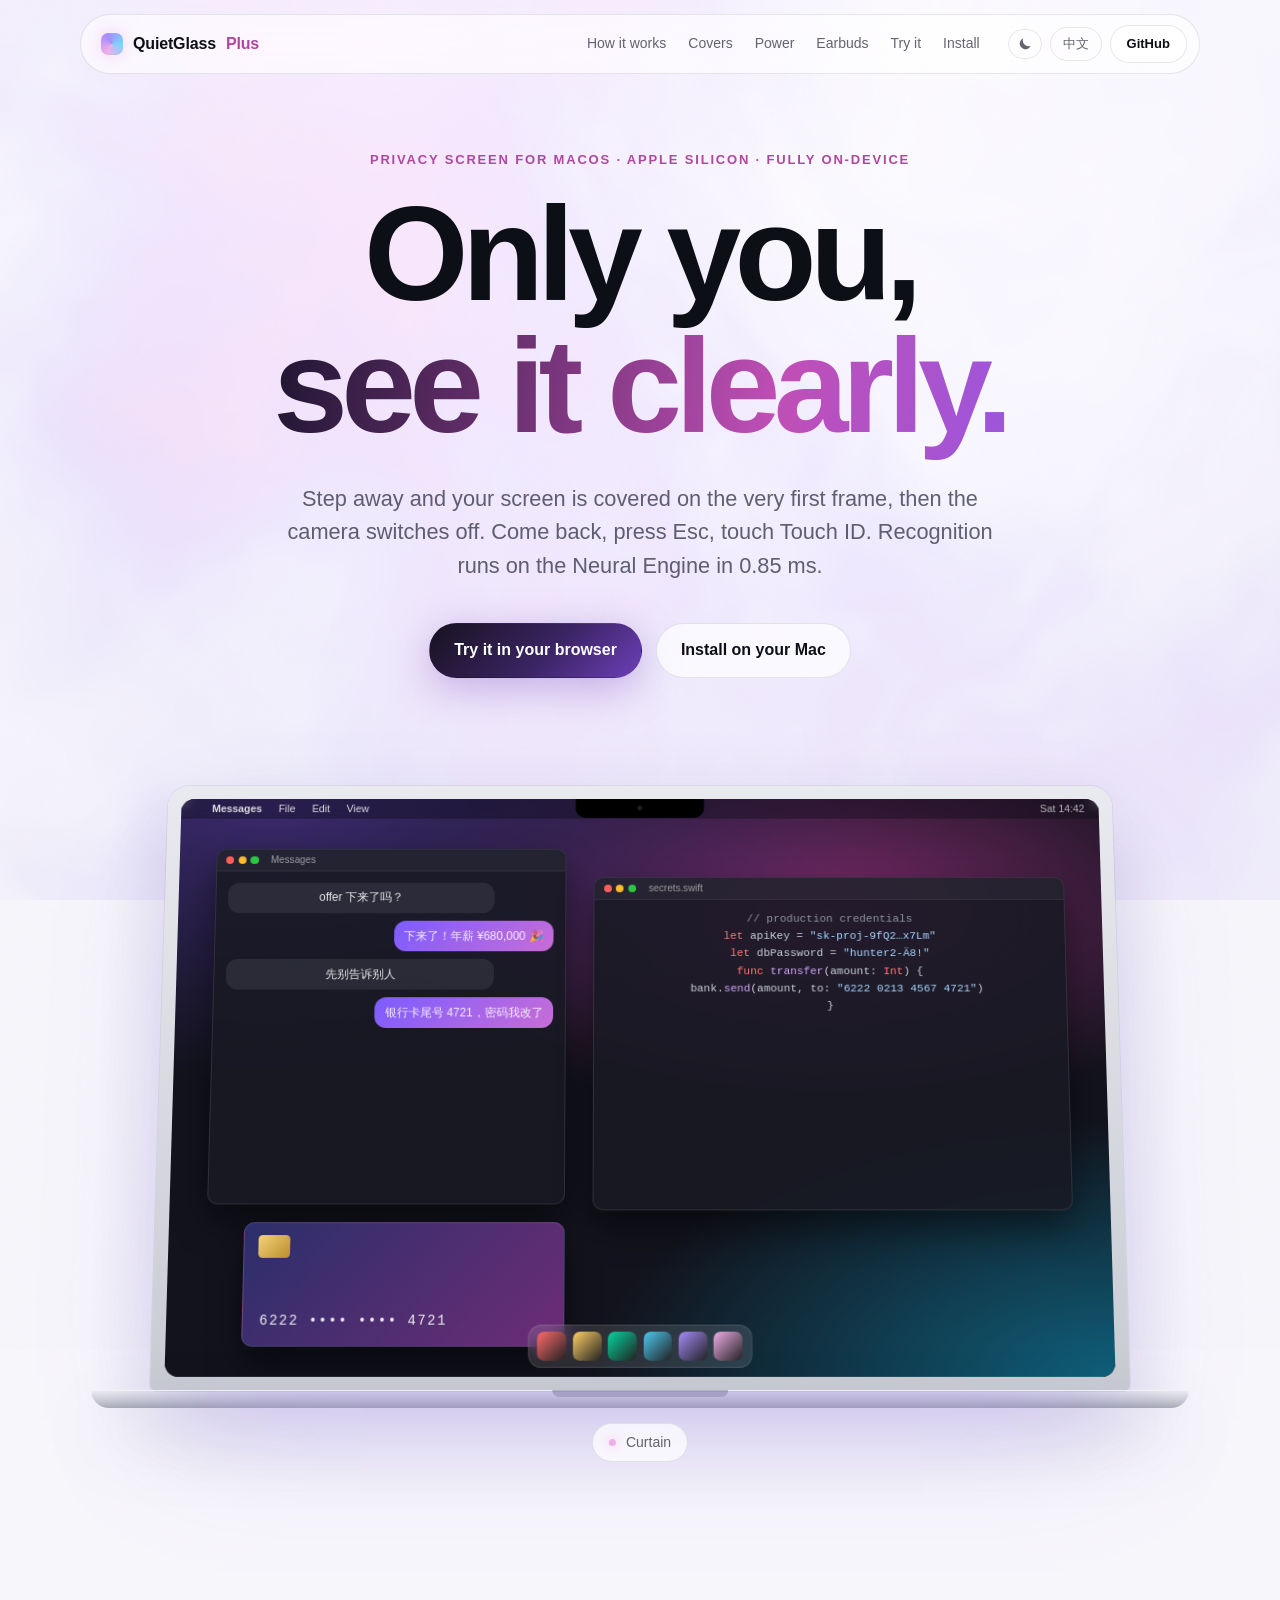
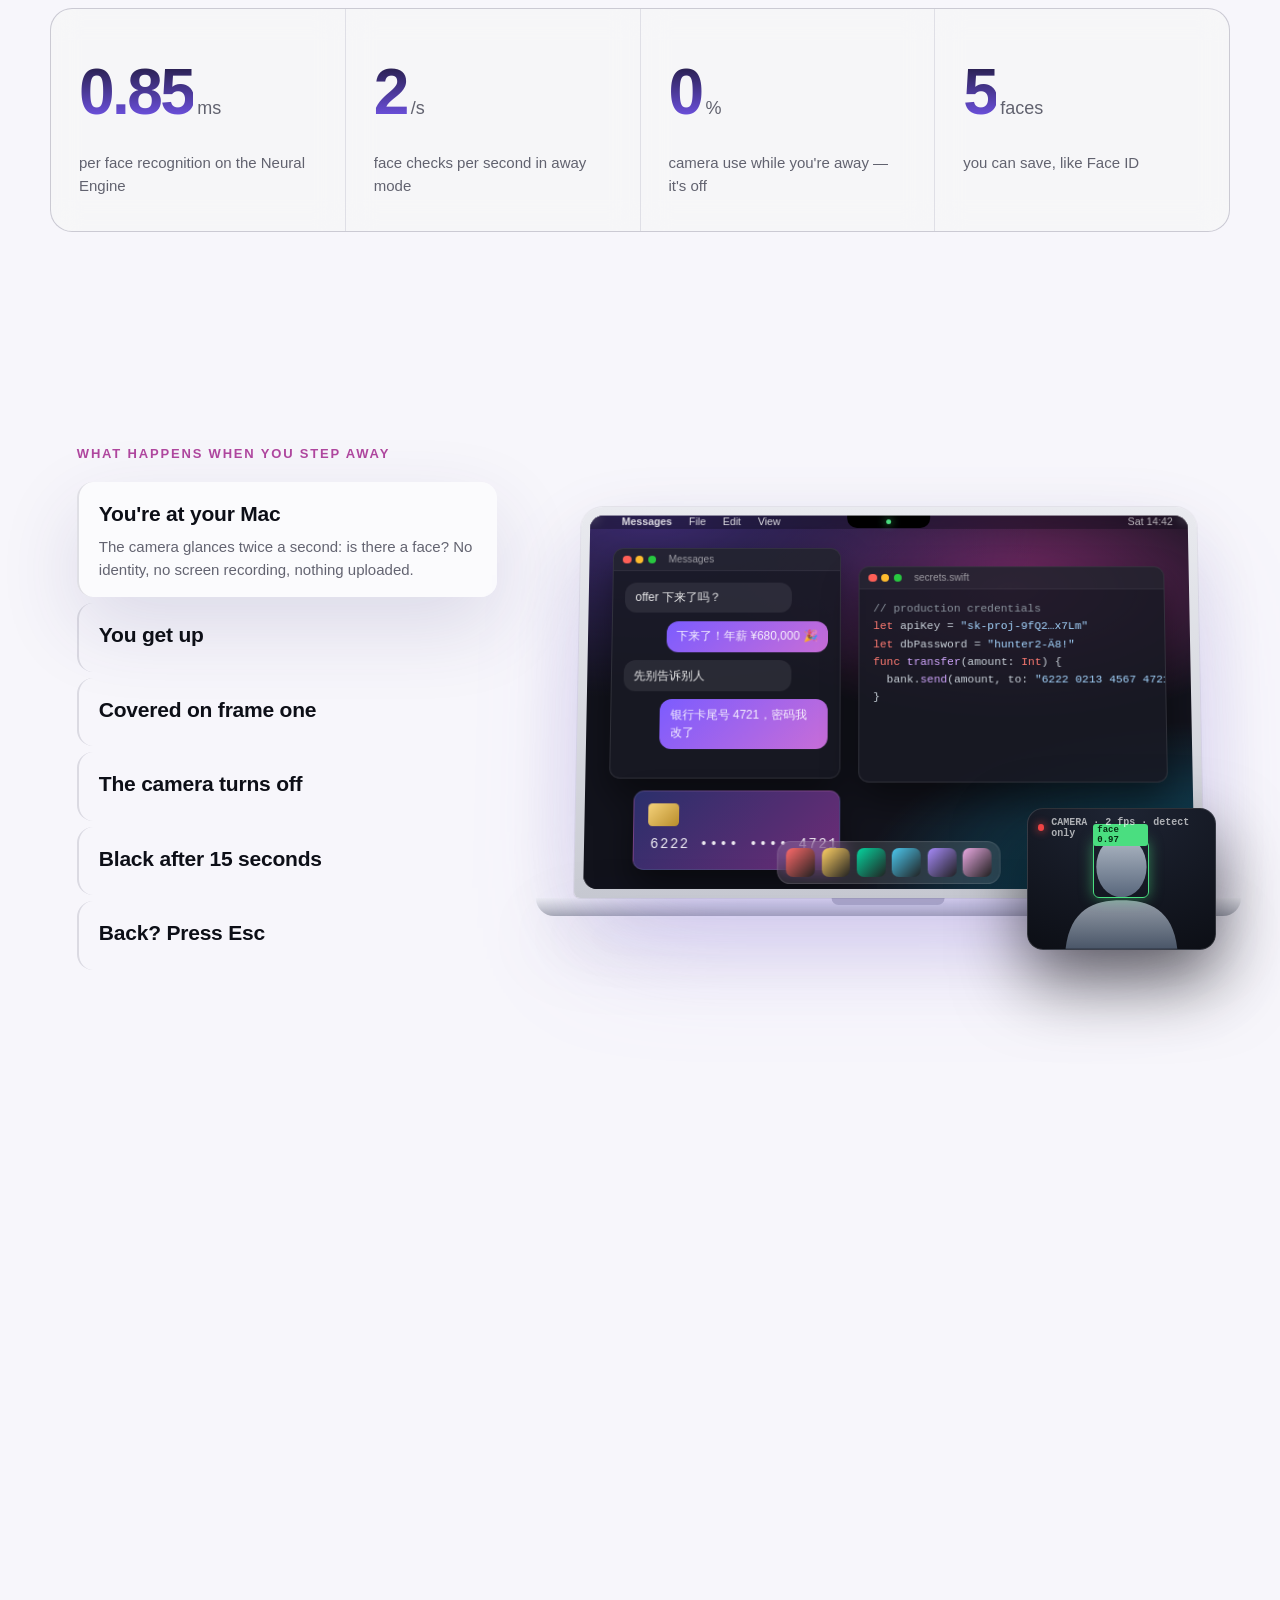
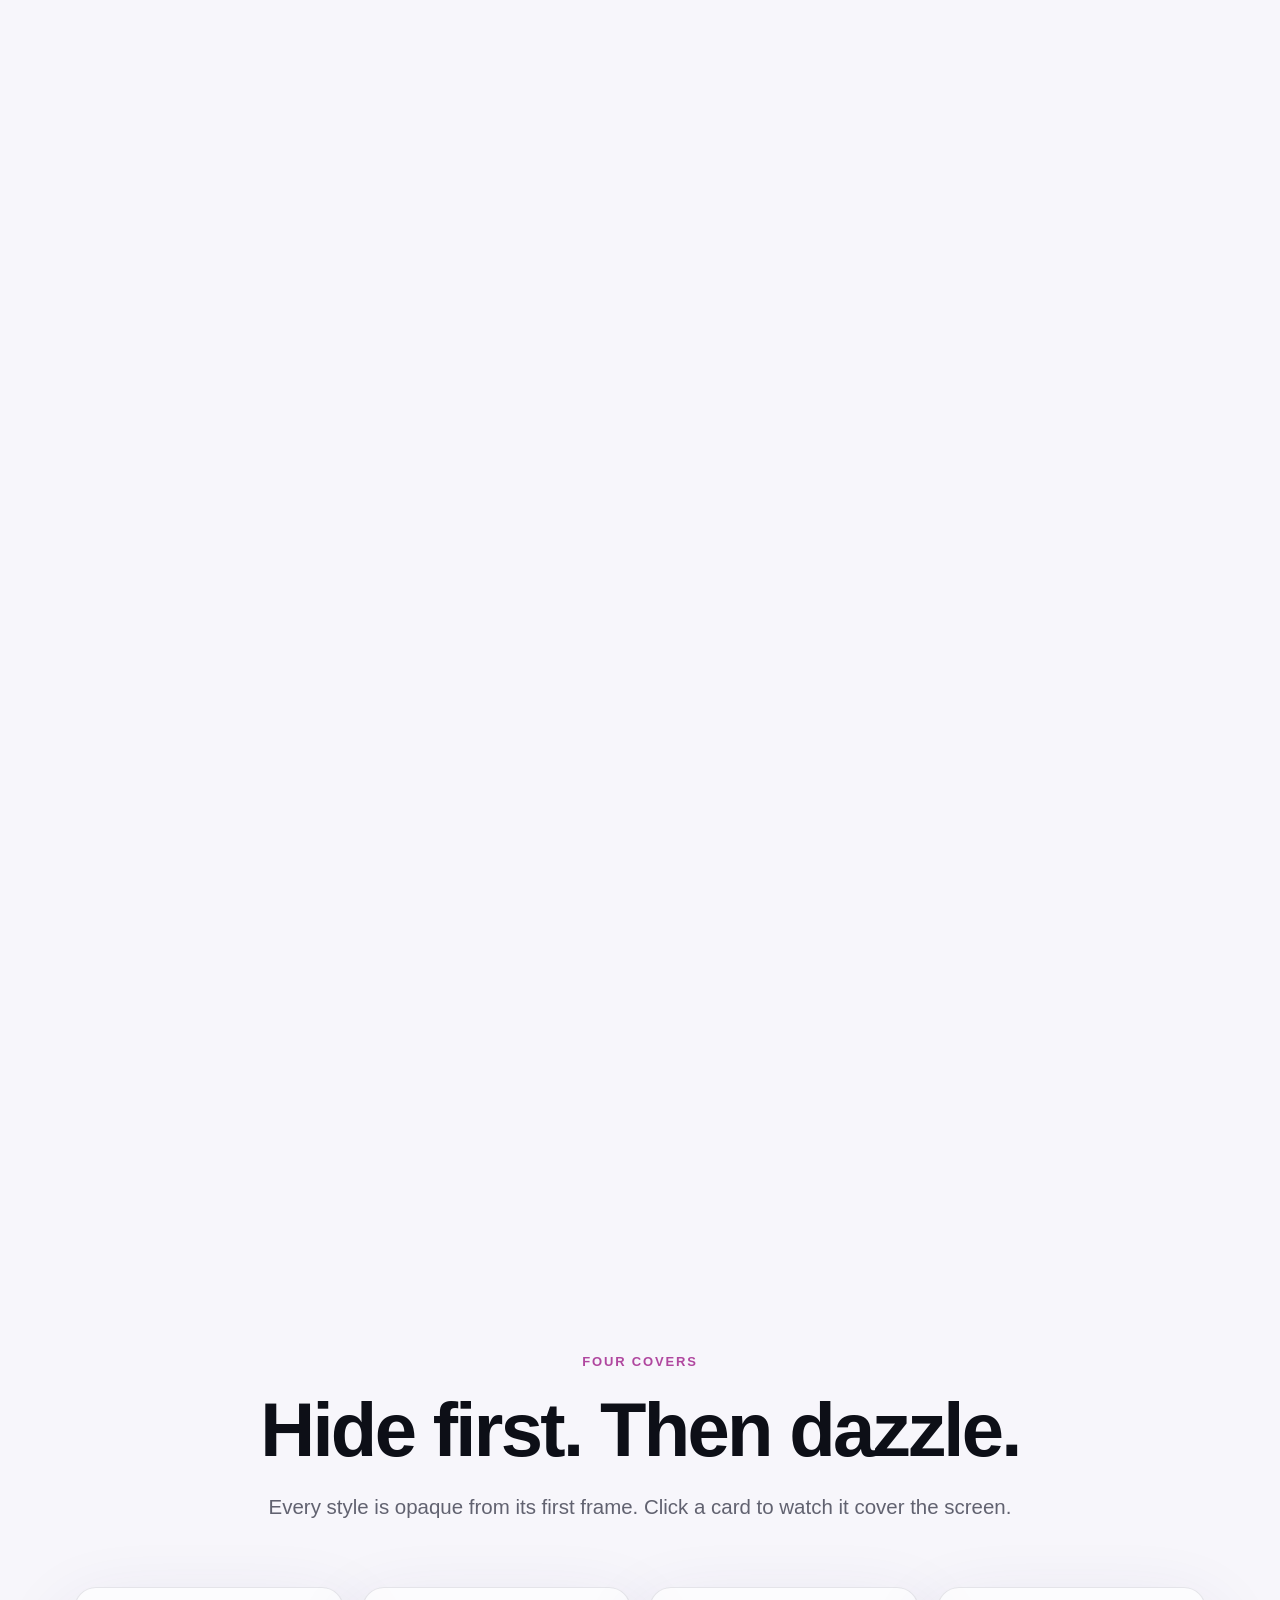
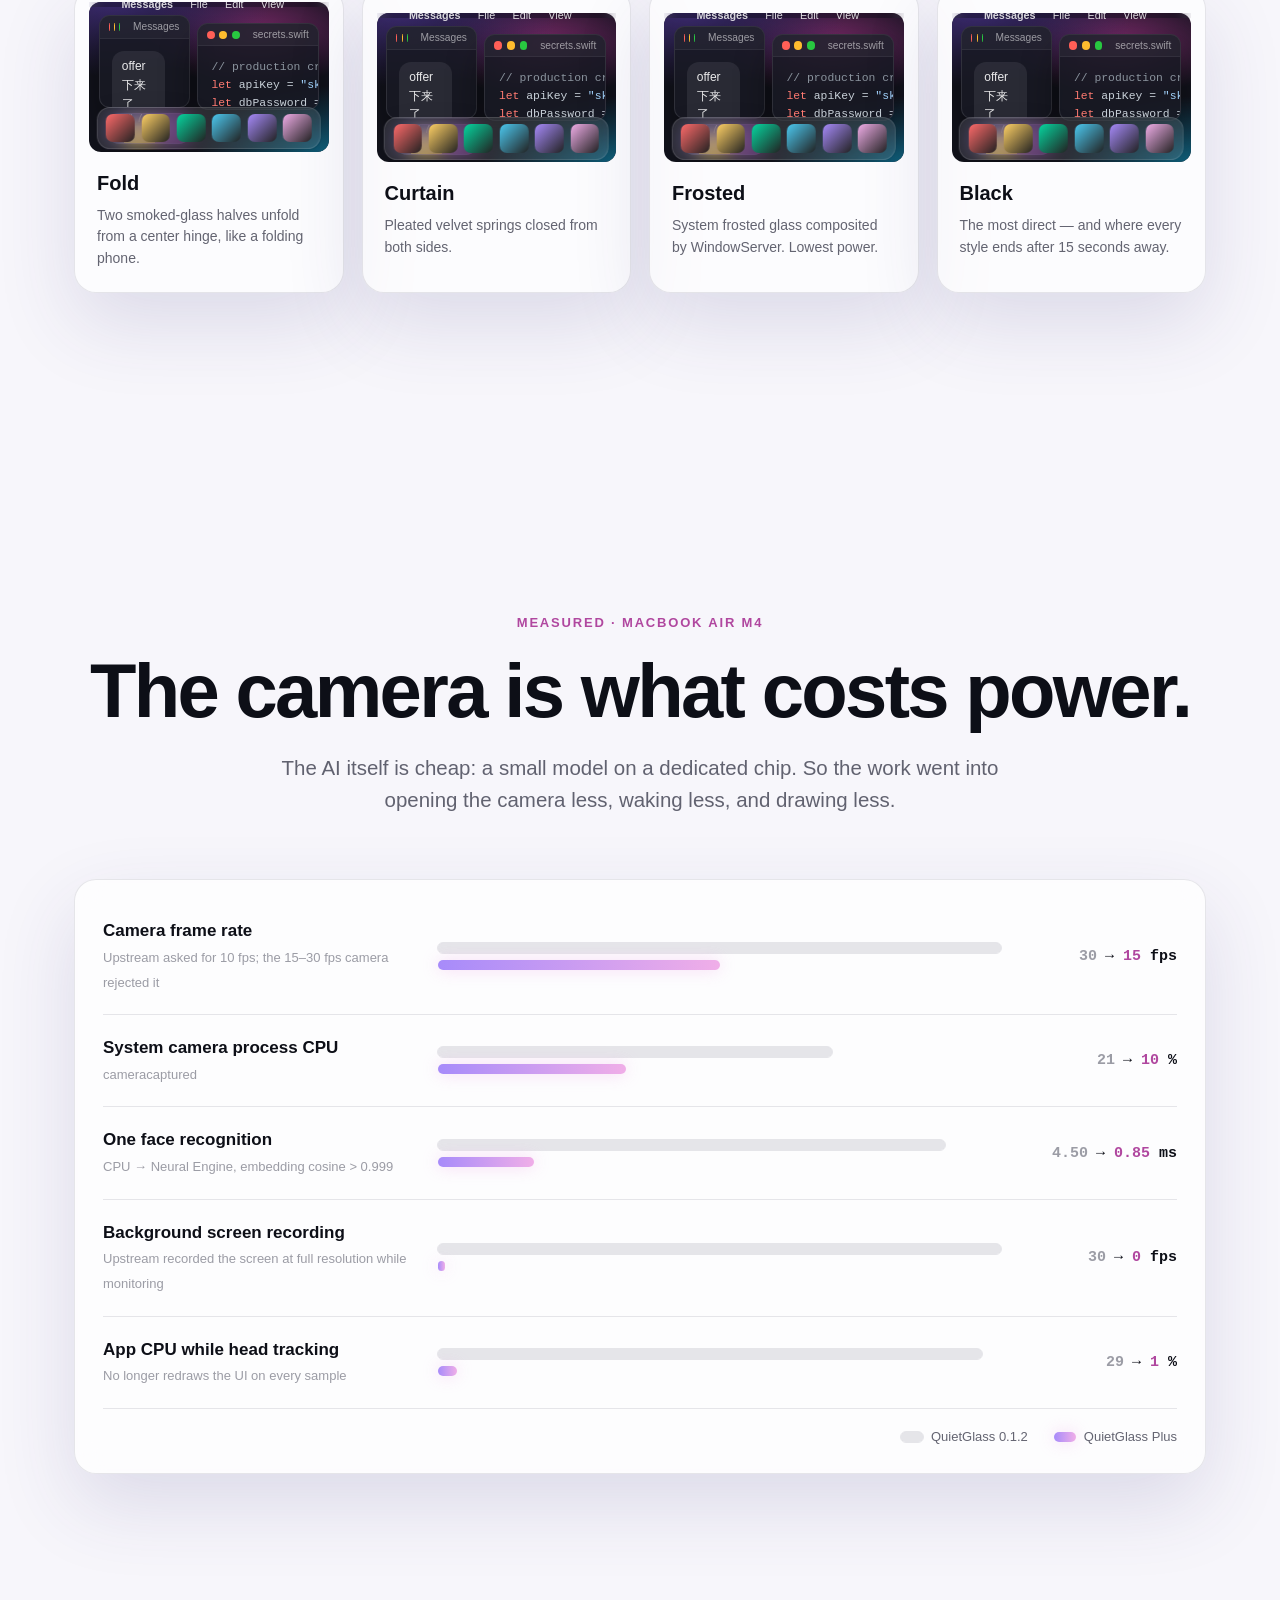
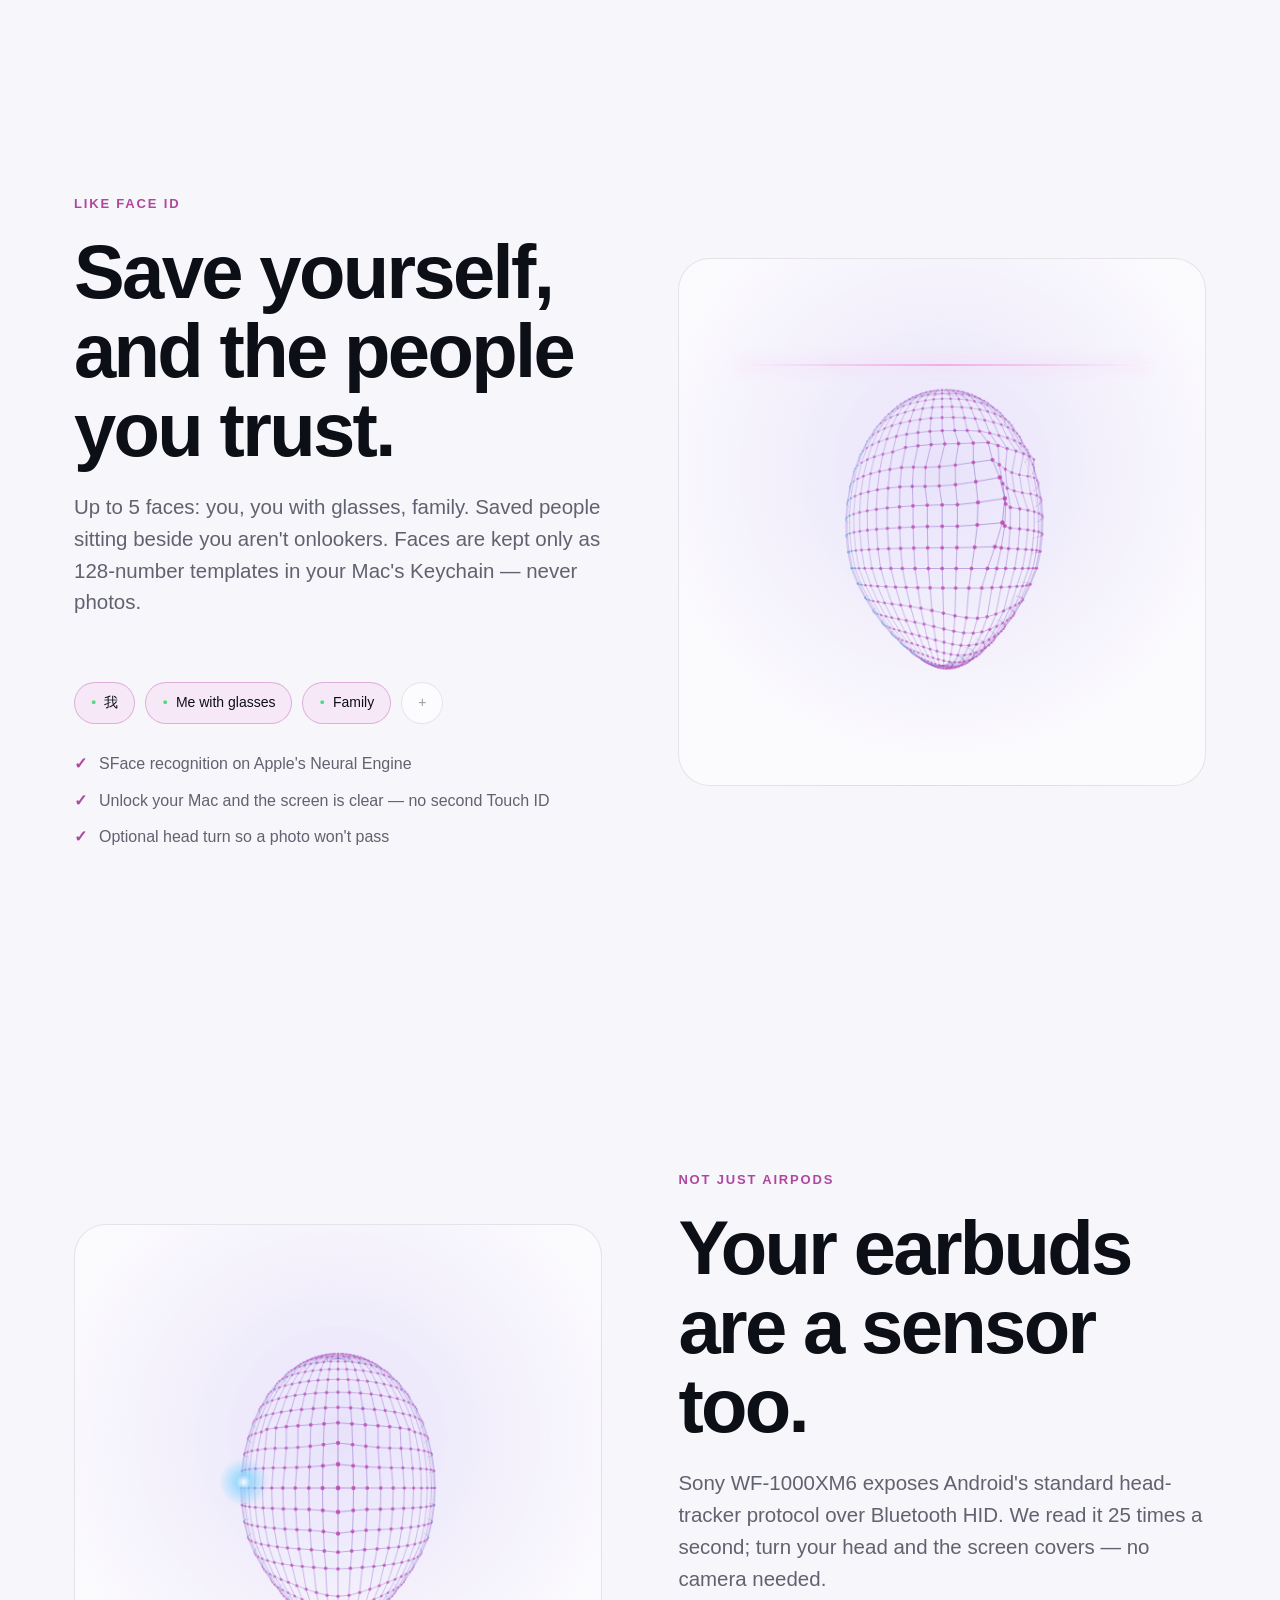
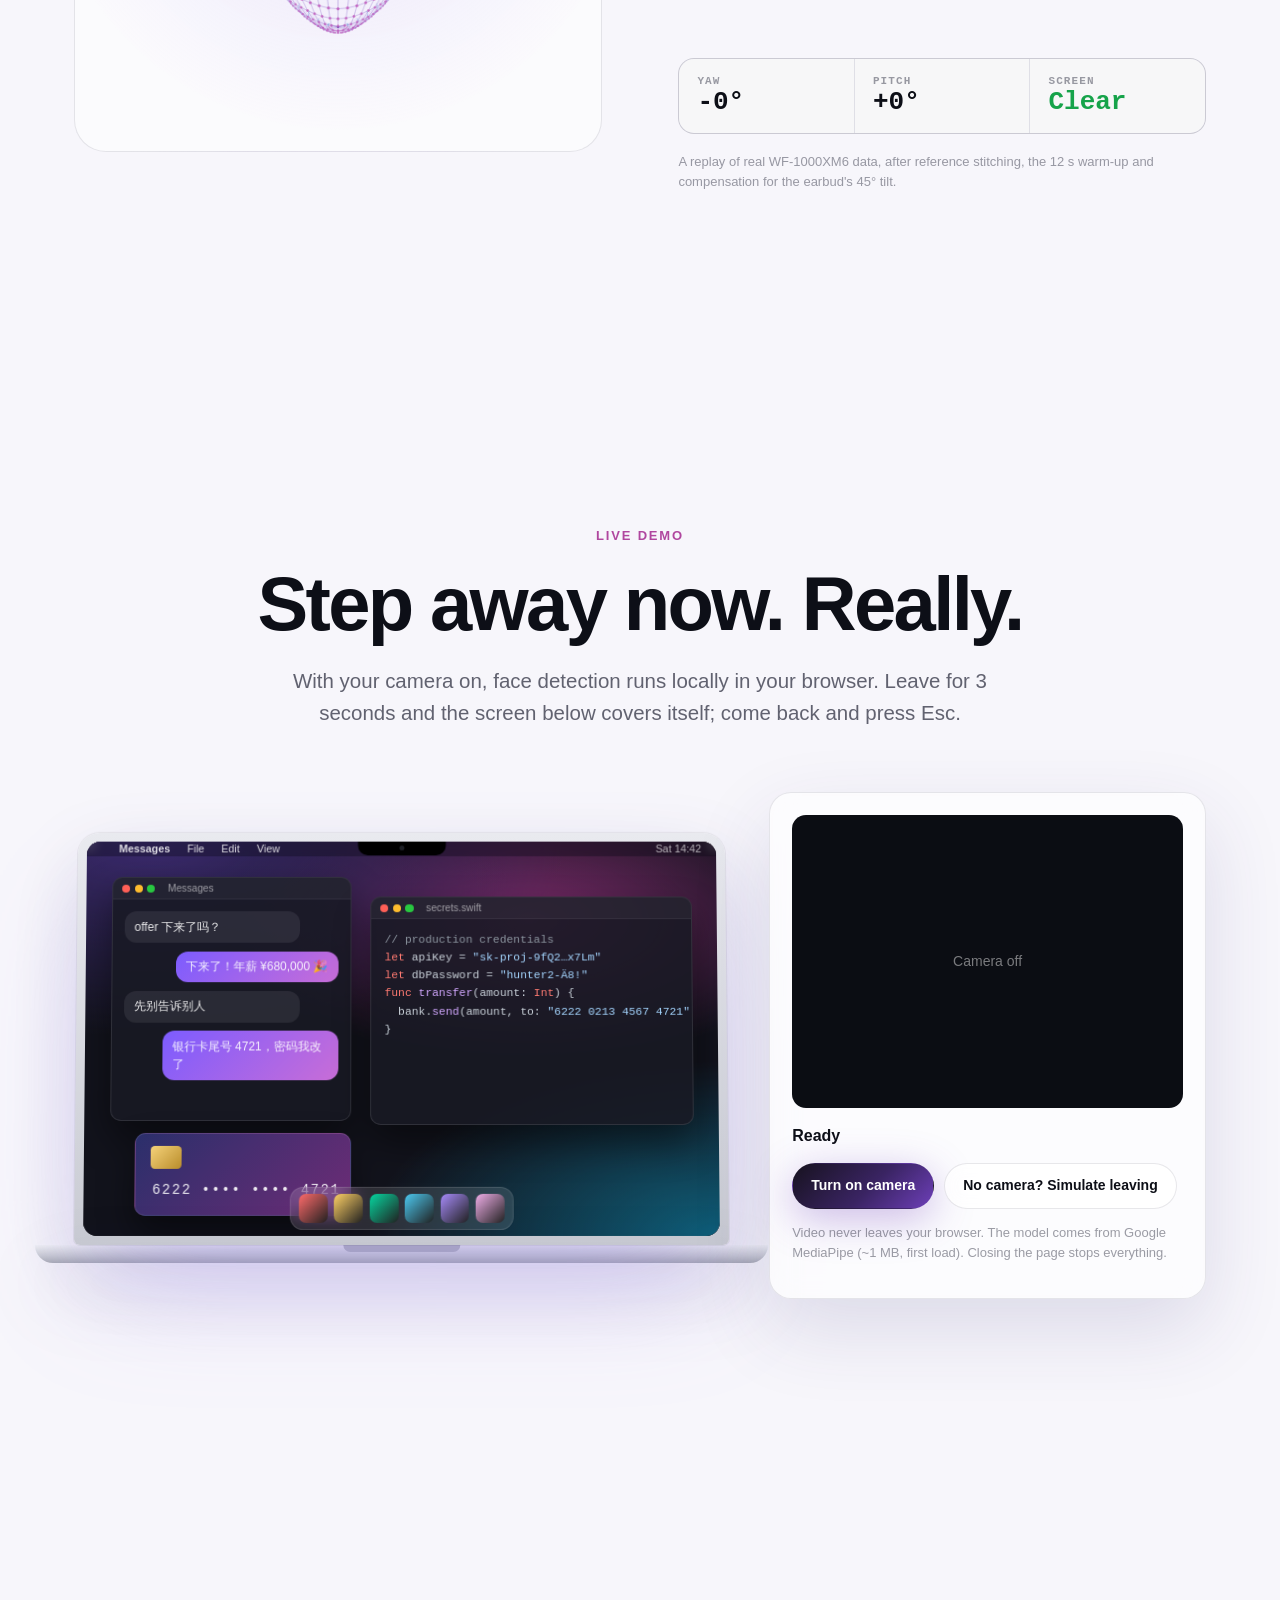
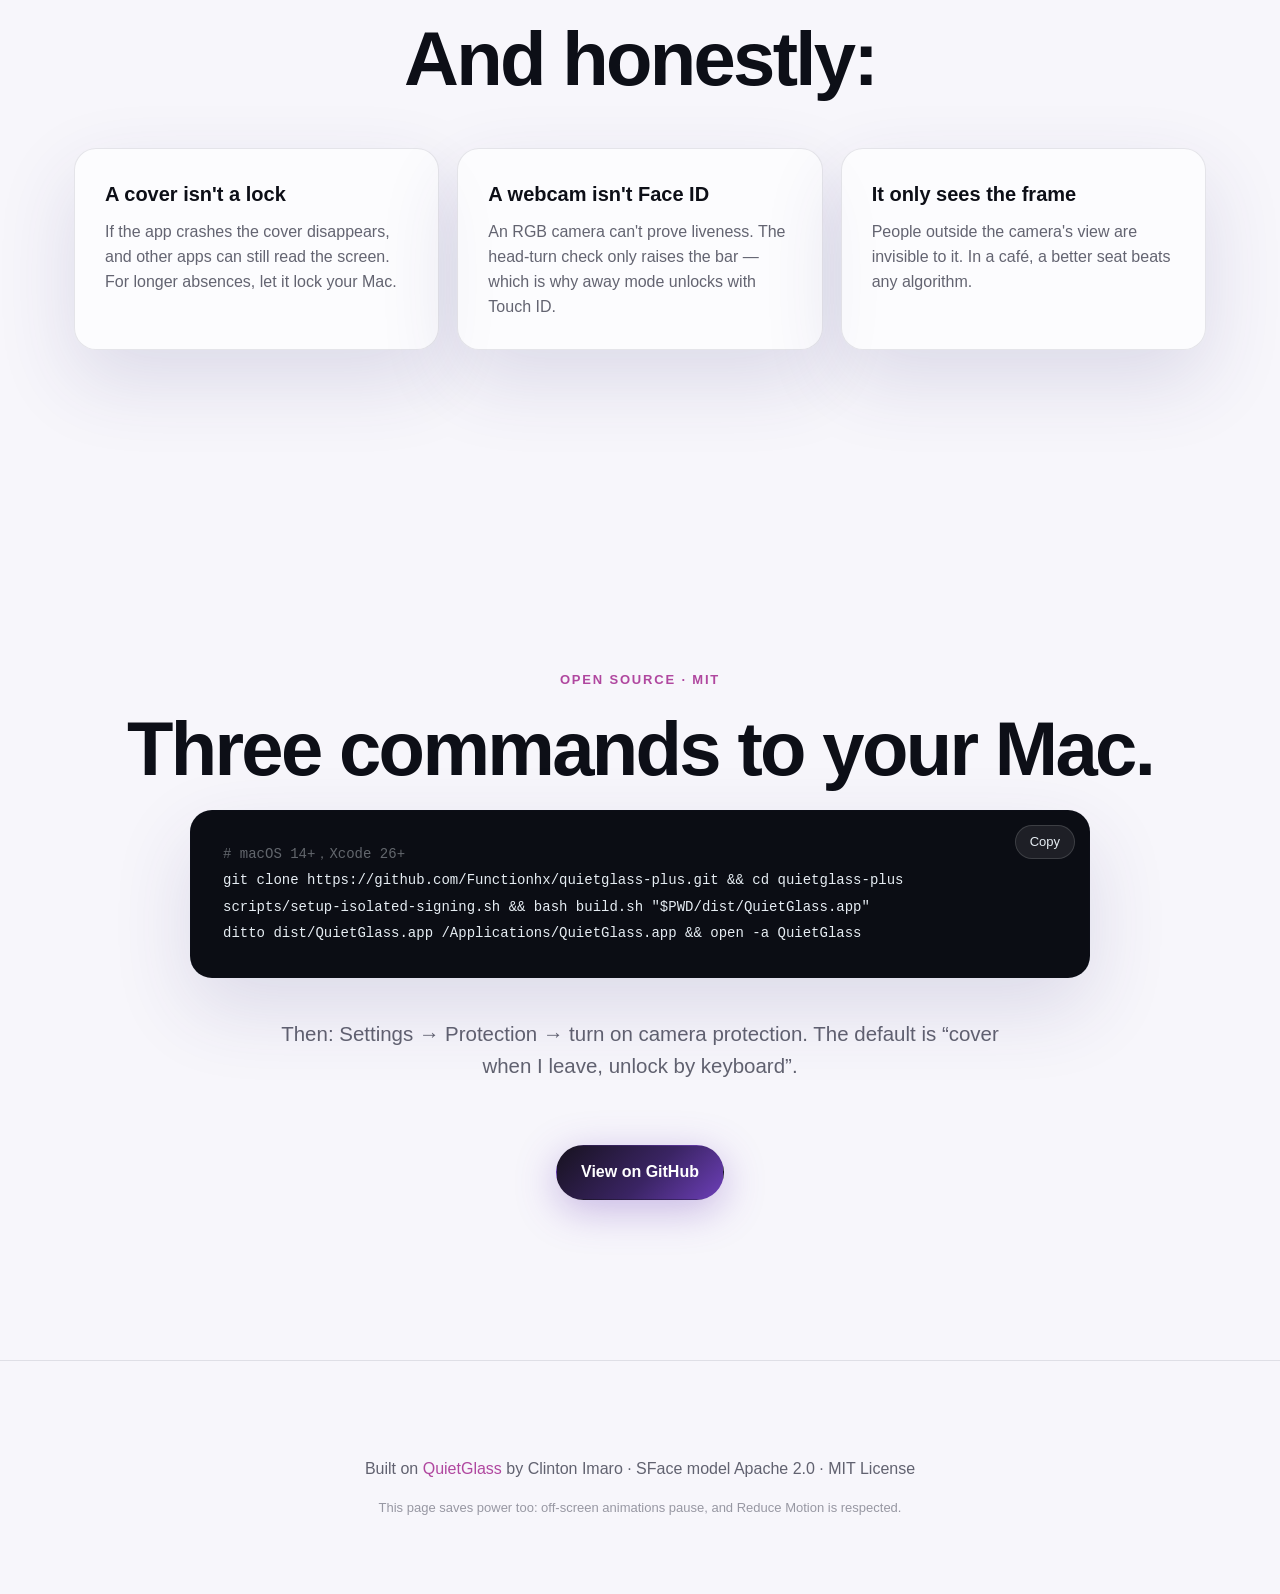
==== commit 4d9e5ba4: "Website: fix the install code block shifted off screen The fake desktop's .code window rule also mat" ====
--- a/site/index.html
+++ b/site/index.html
@@ -220,7 +220,7 @@
   <section class="section" id="install">
     <p class="eyebrow center reveal" data-i18n="install.eyebrow">开源 · MIT</p>
     <h2 class="section-title center reveal" data-i18n="install.title">三行命令，装进你的 Mac。</h2>
-    <div class="code reveal spot">
+    <div class="cmd reveal spot">
       <button class="copy" id="copy" data-i18n="install.copy">复制</button>
 <pre id="code"><span class="c"># macOS 14+，Xcode 26+</span>
 git clone https://github.com/Functionhx/quietglass-plus.git && cd quietglass-plus
--- a/site/styles.css
+++ b/site/styles.css
@@ -52,7 +52,7 @@
   --accent-ink: #b0479f;
   color-scheme: light;
 }
-body, .nav, .stat, .power-table, .readout div, .style-card, .honest, .code, .try-panel, .chip { transition: background-color .5s ease, color .5s ease, border-color .5s ease; }
+body, .nav, .stat, .power-table, .readout div, .style-card, .honest, .cmd, .try-panel, .chip { transition: background-color .5s ease, color .5s ease, border-color .5s ease; }
 * { box-sizing: border-box; }
 html { scroll-behavior: smooth; }
 body {
@@ -183,16 +183,16 @@
 .win .bar i { width: .8em; height: .8em; border-radius: 50%; background: #ff5f57; }
 .win .bar i:nth-child(2) { background: #febc2e; } .win .bar i:nth-child(3) { background: #28c840; }
 .win .bar span { margin-left: .8em; }
-.chat { left: 4%; top: 9%; width: 38%; height: 62%; }
-.chat .msgs { padding: 1em; display: flex; flex-direction: column; gap: .7em; font-size: 1em; }
-.chat .m { max-width: 82%; padding: .55em .85em; border-radius: 1em; background: rgba(255,255,255,.08); }
-.chat .m.me { align-self: flex-end; background: linear-gradient(135deg, #7c5cff, #c86dd7); }
-.code { left: 45%; top: 14%; width: 51%; height: 58%; }
-.code pre { margin: 0; padding: 1em 1.2em; font-family: var(--mono); font-size: .95em; line-height: 1.6; color: #c9d1d9; white-space: pre; }
-.code .k { color: #ff7b72; } .code .s { color: #a5d6ff; } .code .f { color: #d2a8ff; } .code .cm { color: #8b949e; }
-.card { left: 8%; top: 74%; width: 34%; height: 21%; background: linear-gradient(135deg, #2b2f6b, #6d2c76); }
-.card .num { position: absolute; left: 1.2em; bottom: 1em; font-family: var(--mono); letter-spacing: .12em; font-size: 1.15em; }
-.card .chipx { position: absolute; left: 1.2em; top: 1em; width: 2.6em; height: 1.9em; border-radius: .35em; background: linear-gradient(135deg, #f5d27a, #b98d2b); }
+.win.chat { left: 4%; top: 9%; width: 38%; height: 62%; }
+.win.chat .msgs { padding: 1em; display: flex; flex-direction: column; gap: .7em; font-size: 1em; }
+.win.chat .m { max-width: 82%; padding: .55em .85em; border-radius: 1em; background: rgba(255,255,255,.08); }
+.win.chat .m.me { align-self: flex-end; background: linear-gradient(135deg, #7c5cff, #c86dd7); }
+.win.code { left: 45%; top: 14%; width: 51%; height: 58%; }
+.win.code pre { margin: 0; padding: 1em 1.2em; font-family: var(--mono); font-size: .95em; line-height: 1.6; color: #c9d1d9; white-space: pre; }
+.win.code .k { color: #ff7b72; } .win.code .s { color: #a5d6ff; } .win.code .f { color: #d2a8ff; } .win.code .cm { color: #8b949e; }
+.win.card { left: 8%; top: 74%; width: 34%; height: 21%; background: linear-gradient(135deg, #2b2f6b, #6d2c76); }
+.win.card .num { position: absolute; left: 1.2em; bottom: 1em; font-family: var(--mono); letter-spacing: .12em; font-size: 1.15em; }
+.win.card .chipx { position: absolute; left: 1.2em; top: 1em; width: 2.6em; height: 1.9em; border-radius: .35em; background: linear-gradient(135deg, #f5d27a, #b98d2b); }
 .dock {
   position: absolute; bottom: 1.5%; left: 50%; transform: translateX(-50%); display: flex; gap: .55em; padding: .5em .7em;
   border-radius: 1.1em; background: rgba(255,255,255,.12); backdrop-filter: blur(10px); border: 1px solid rgba(255,255,255,.12);
@@ -368,10 +368,10 @@
 .honest { padding: 30px; border-radius: var(--radius); background: var(--glass); border: 1px solid var(--line); }
 .honest h3 { margin: 0 0 10px; font-size: 20px; }
 .honest p { margin: 0; color: var(--muted); }
-.code { position: relative; max-width: 900px; margin: 0 auto 40px; border-radius: var(--radius); background: #0b0d14; box-shadow: var(--shadow); border: 1px solid var(--line); overflow: hidden; }
-.code pre { margin: 0; padding: 30px 32px; font: 14px/1.9 var(--mono); color: #e6edf3; overflow-x: auto; }
-.code .c { color: var(--faint); }
-.copy { position: absolute; top: 14px; right: 14px; background: var(--glass); border: 1px solid var(--line); border-radius: 99px; padding: 6px 14px; font-size: 13px; cursor: pointer; }
+.cmd { position: relative; max-width: 900px; margin: 0 auto 40px; border-radius: var(--radius); background: #0b0d14; box-shadow: var(--shadow); border: 1px solid var(--line); overflow: hidden; }
+.cmd pre { margin: 0; padding: 30px 32px; font: 14px/1.9 var(--mono); color: #e6edf3; overflow-x: auto; }
+.cmd .c { color: rgba(230,237,243,.4); }
+.copy { position: absolute; top: 14px; right: 14px; color: #e6edf3; background: rgba(255,255,255,.08); border: 1px solid rgba(255,255,255,.14); border-radius: 99px; padding: 6px 14px; font-size: 13px; cursor: pointer; }
 .footer { text-align: center; padding: 80px 24px 60px; color: var(--muted); border-top: 1px solid var(--line); }
 .footer a { color: var(--accent-ink); }
 
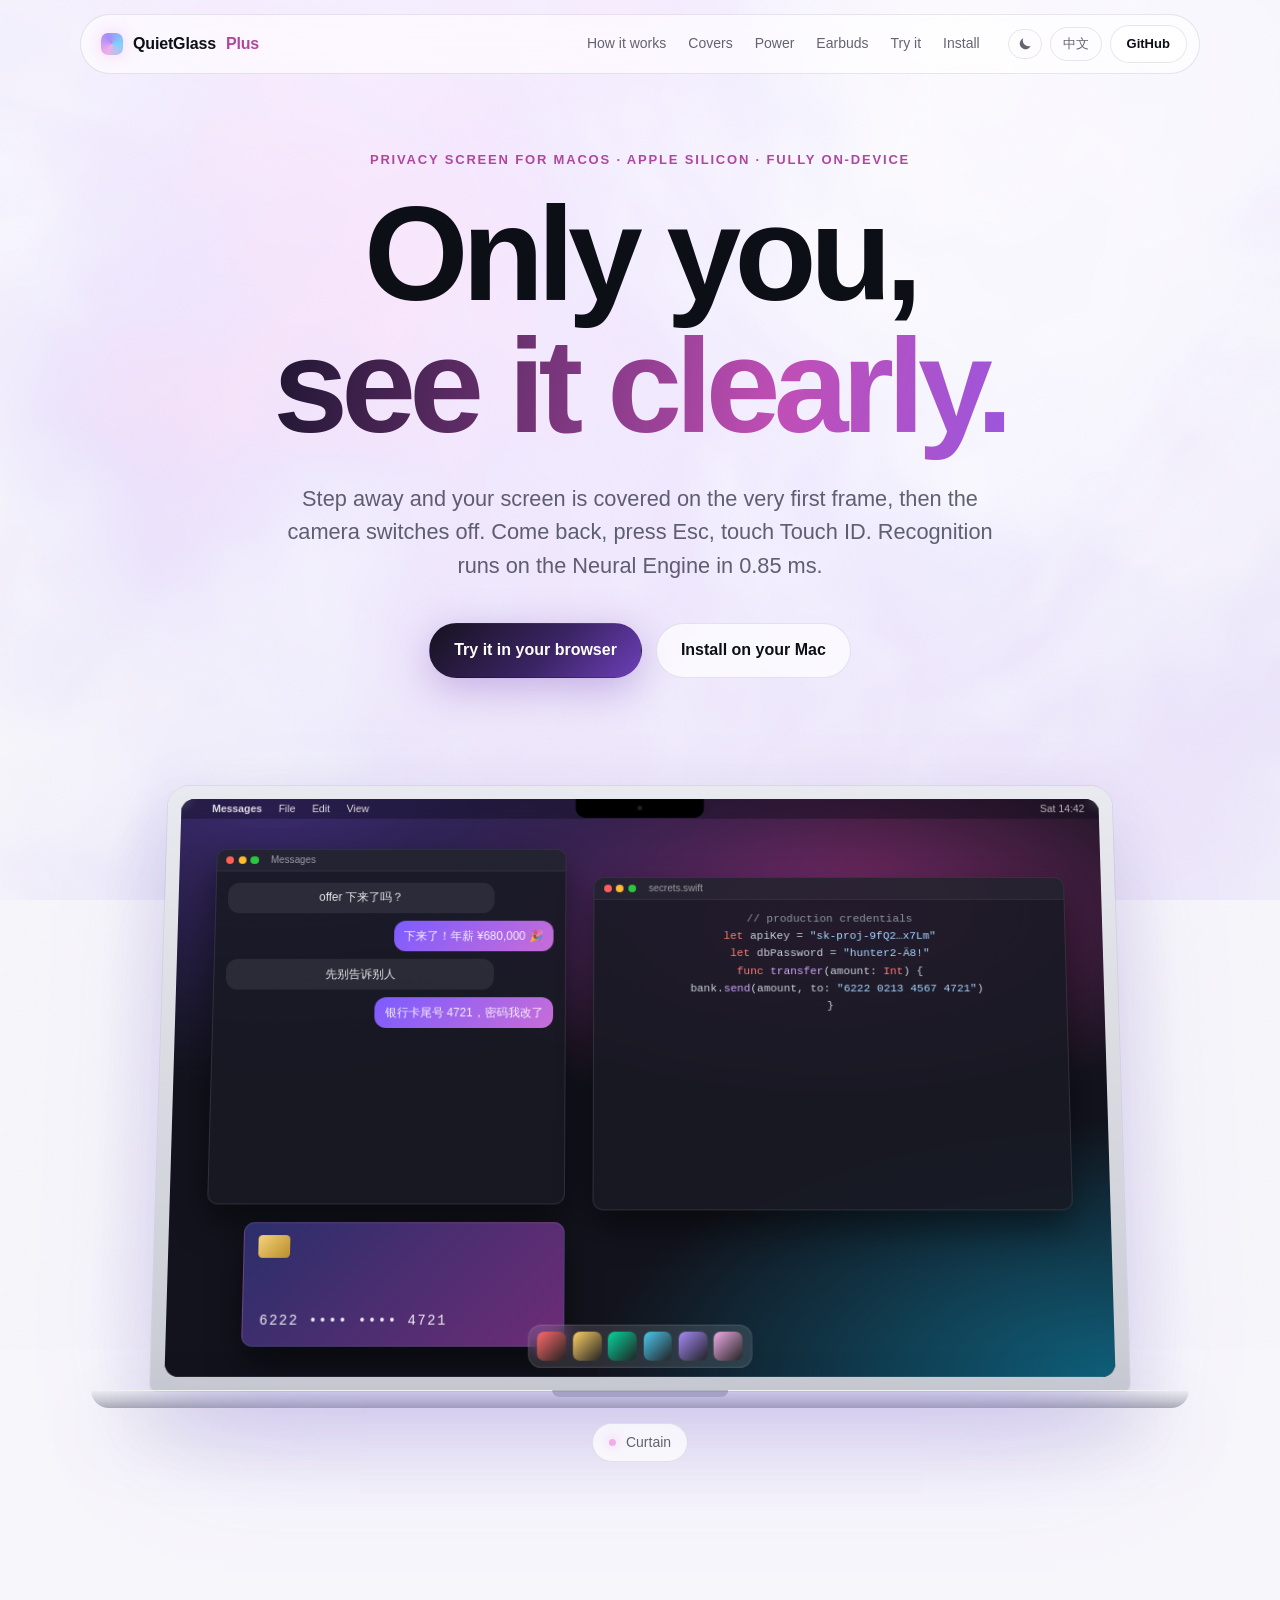
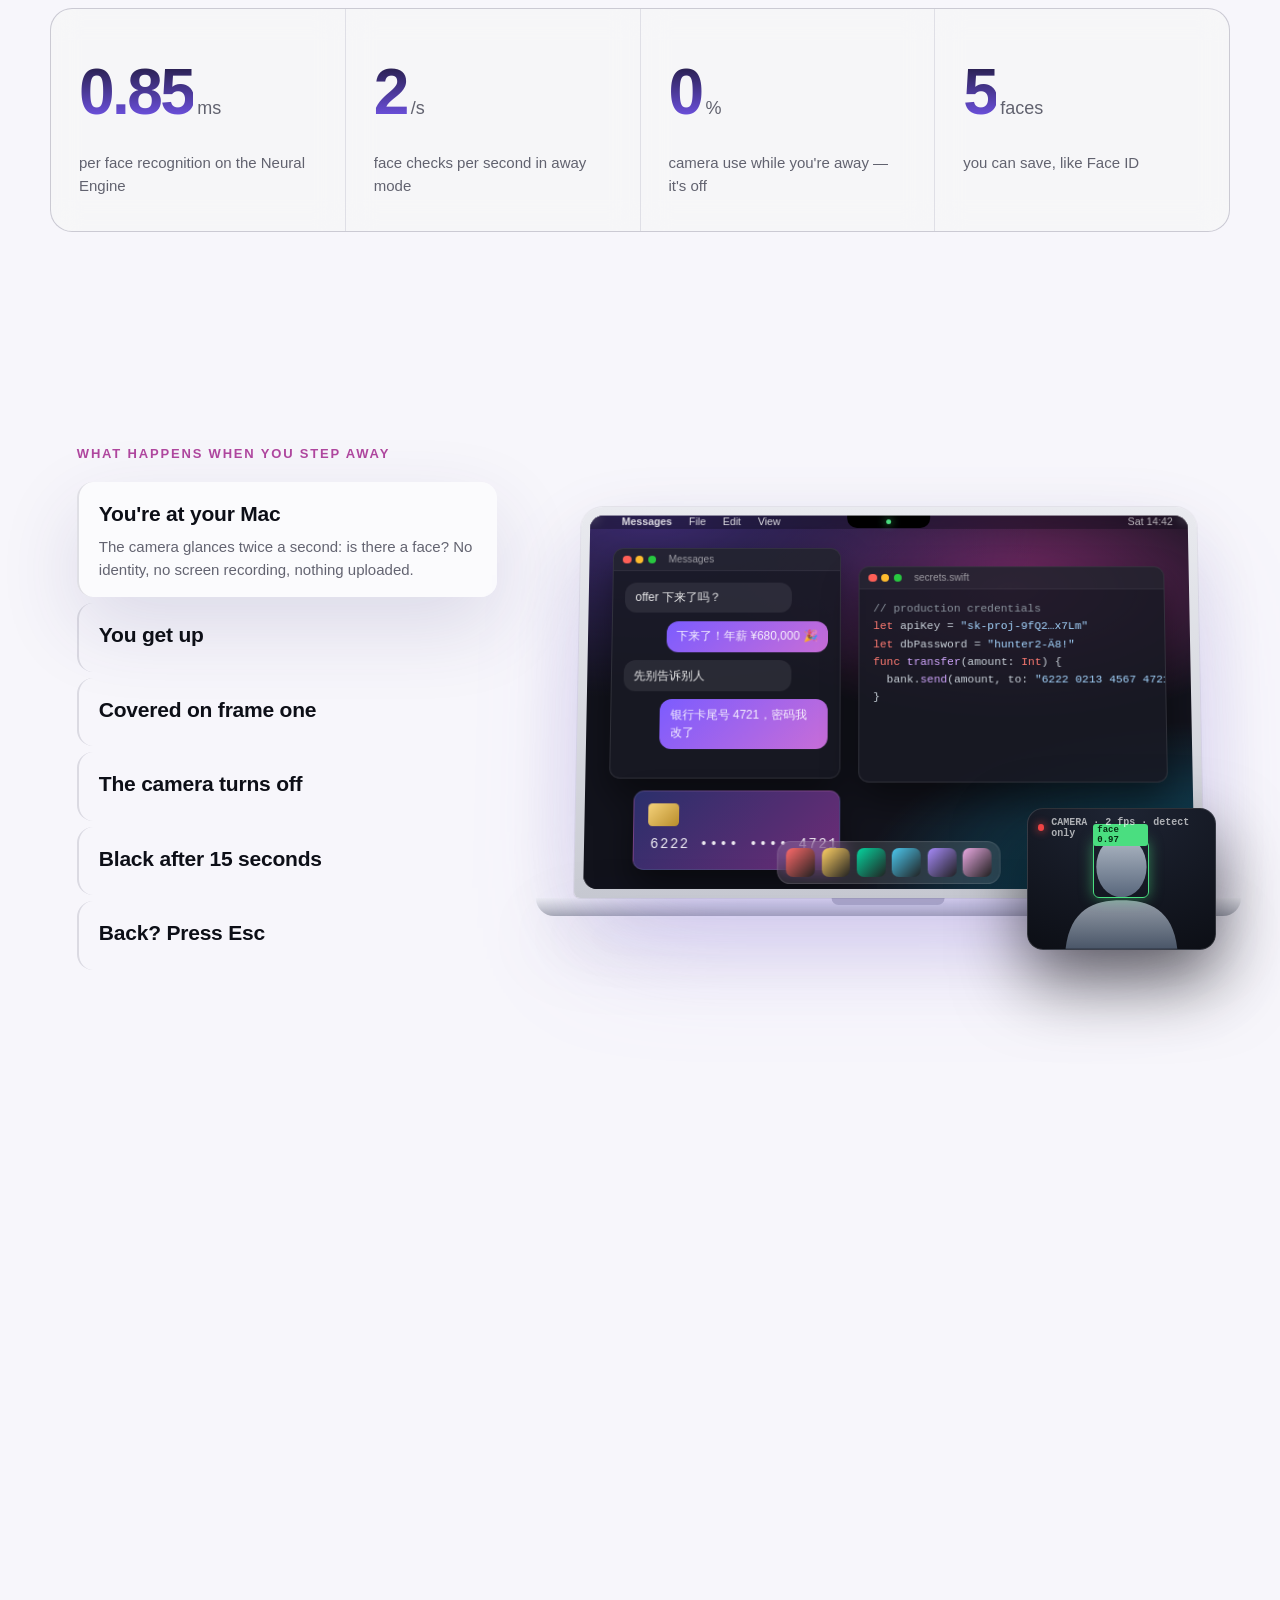
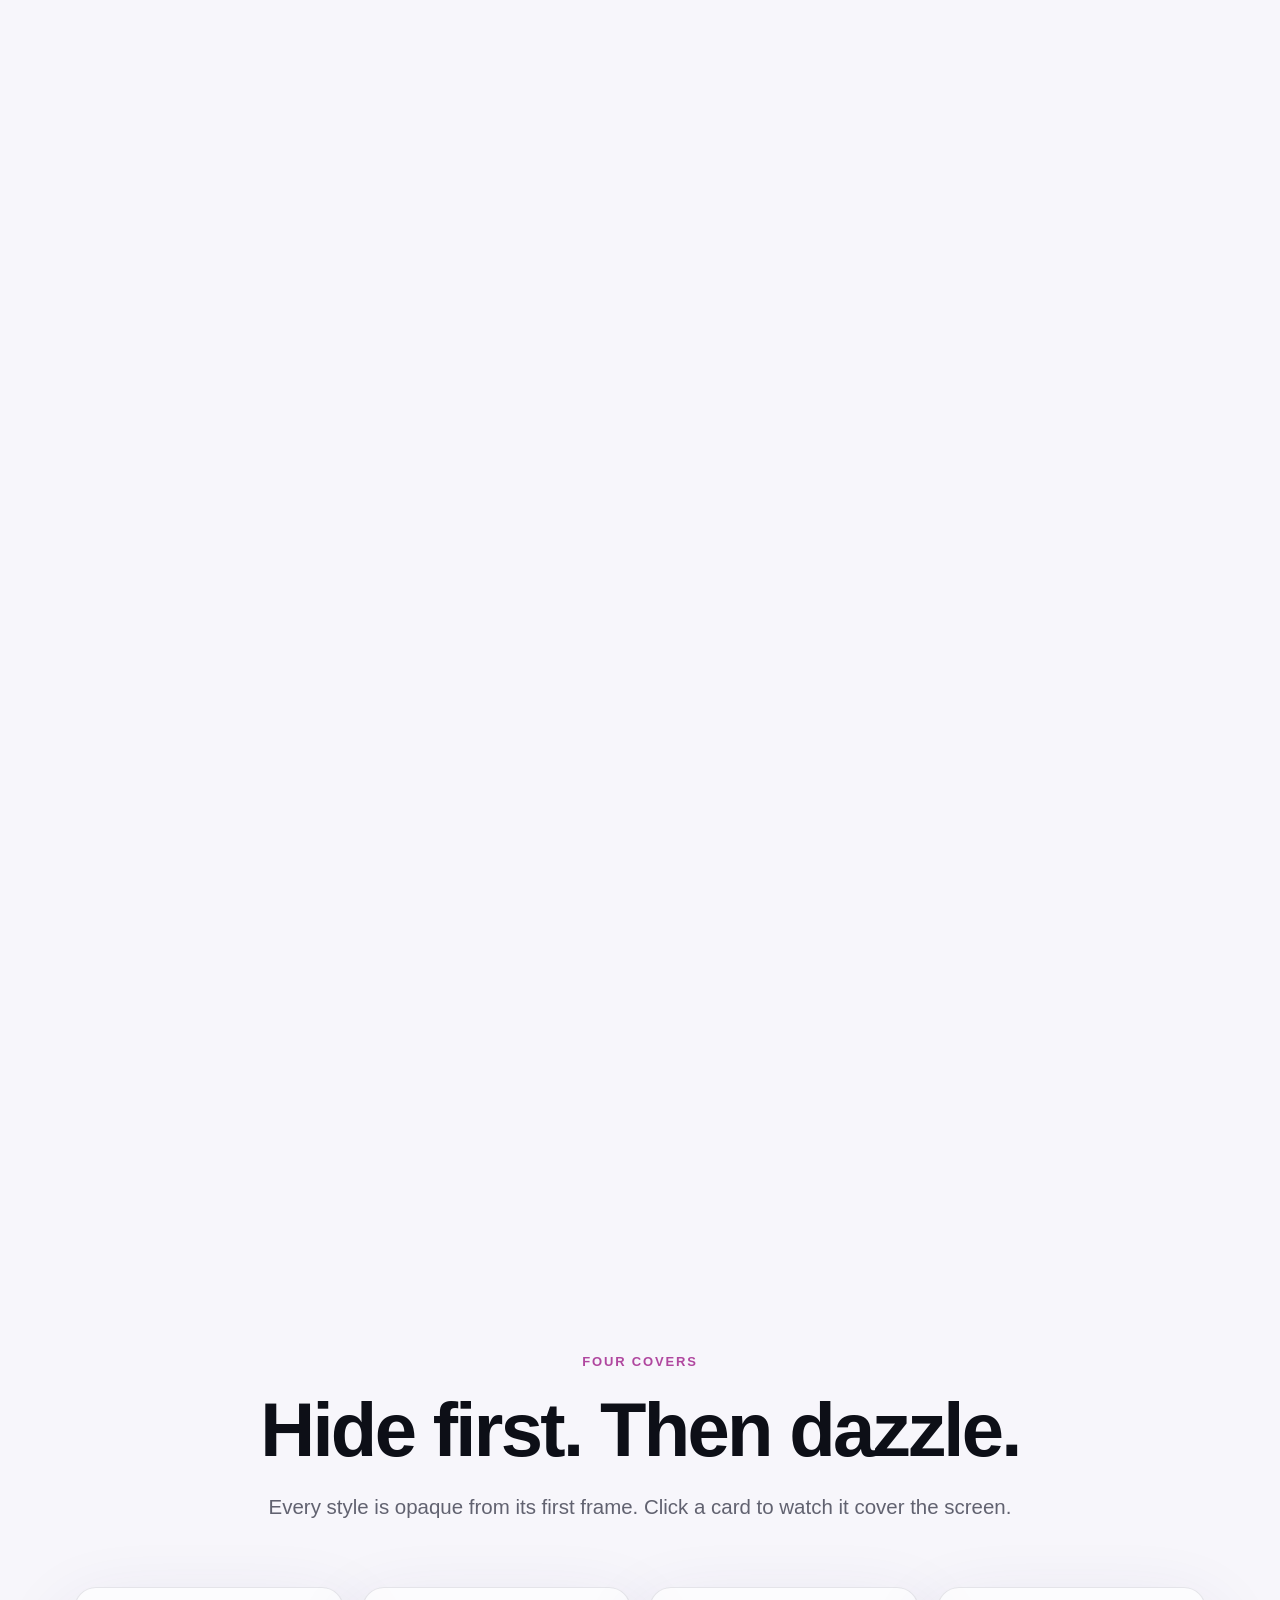
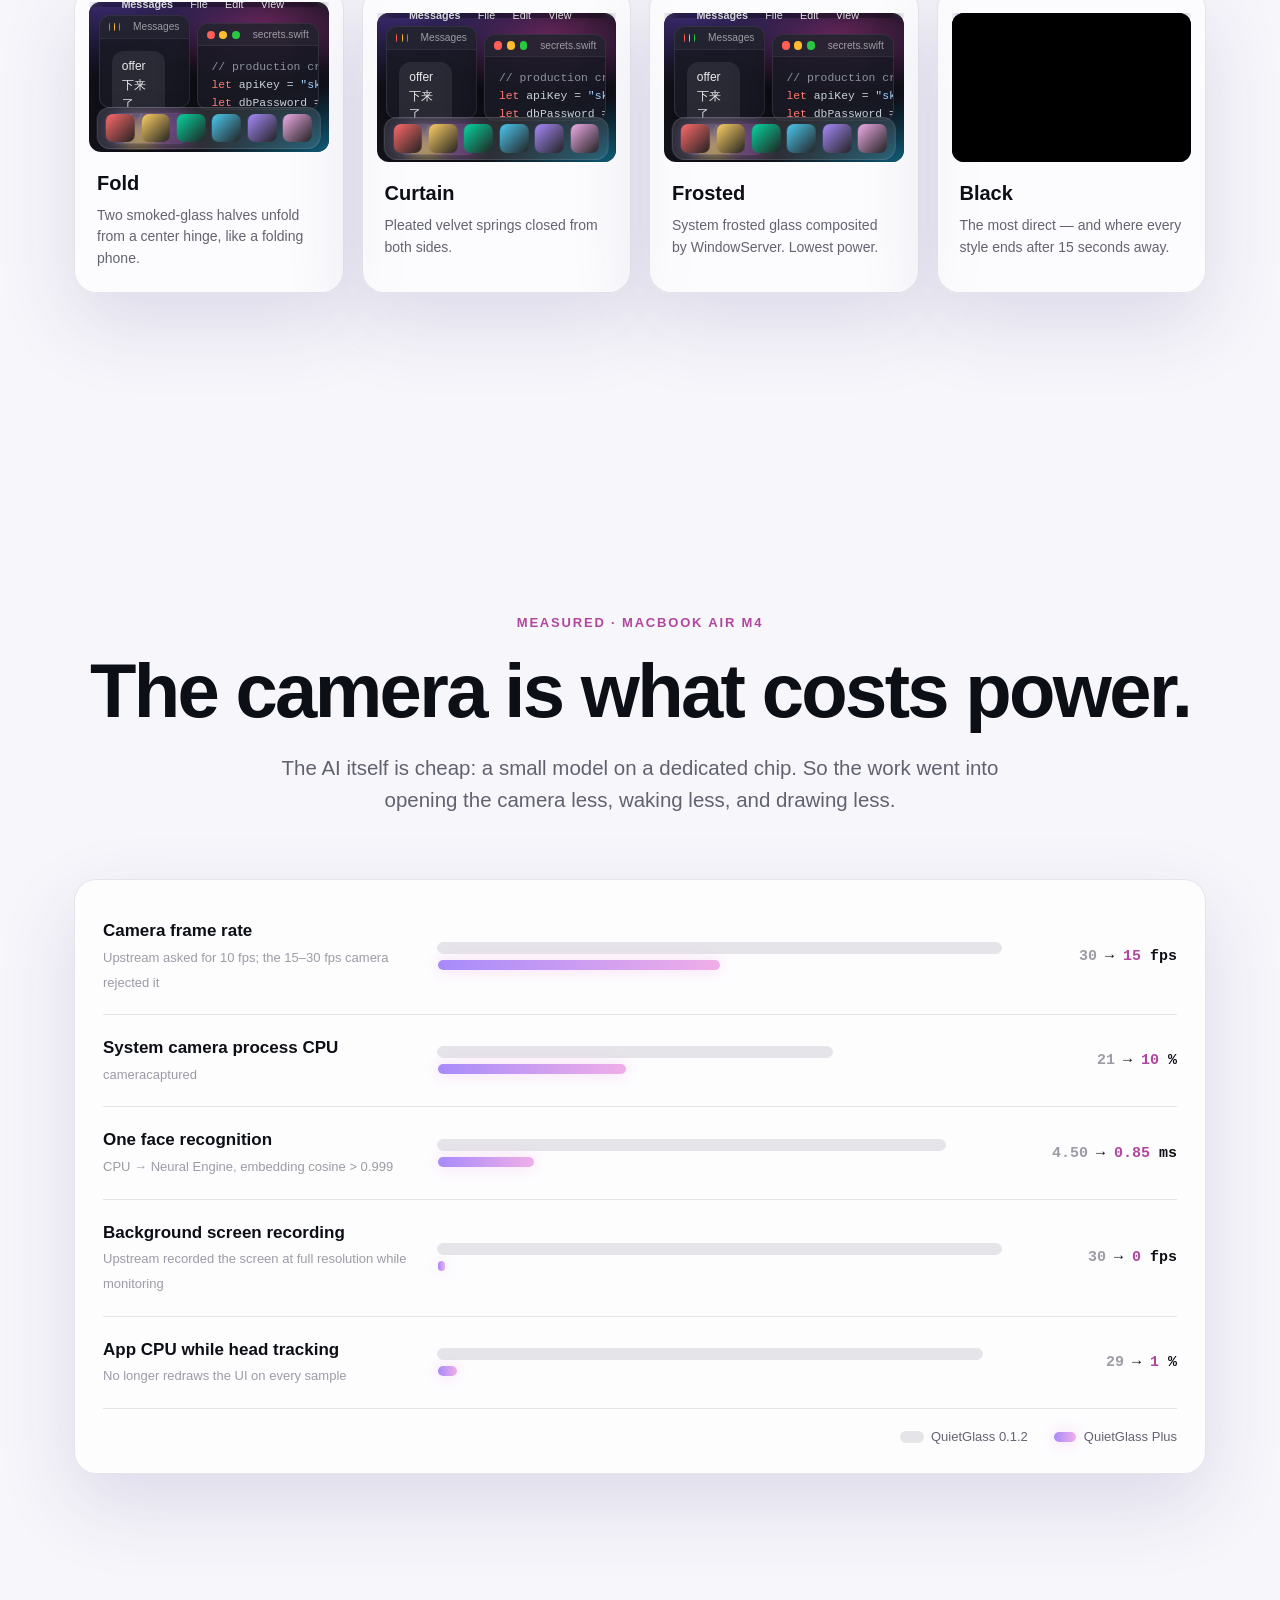
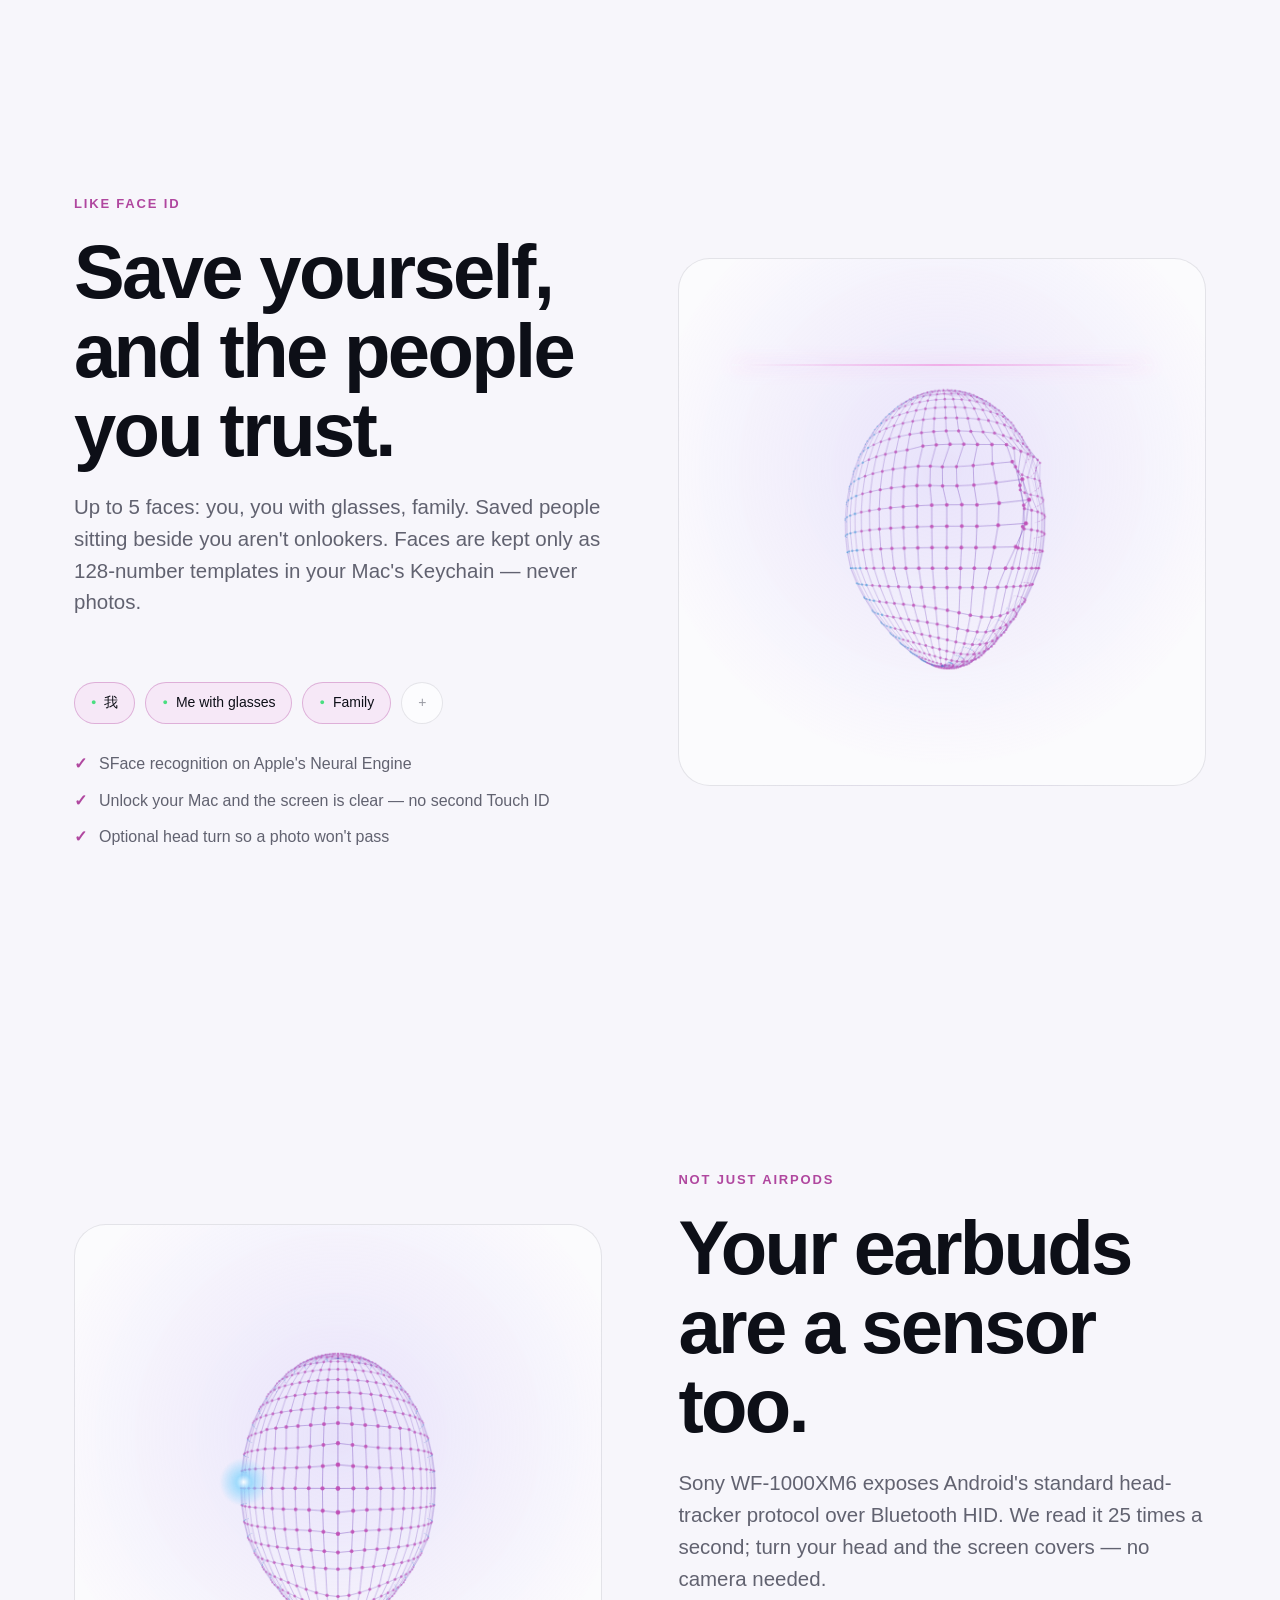
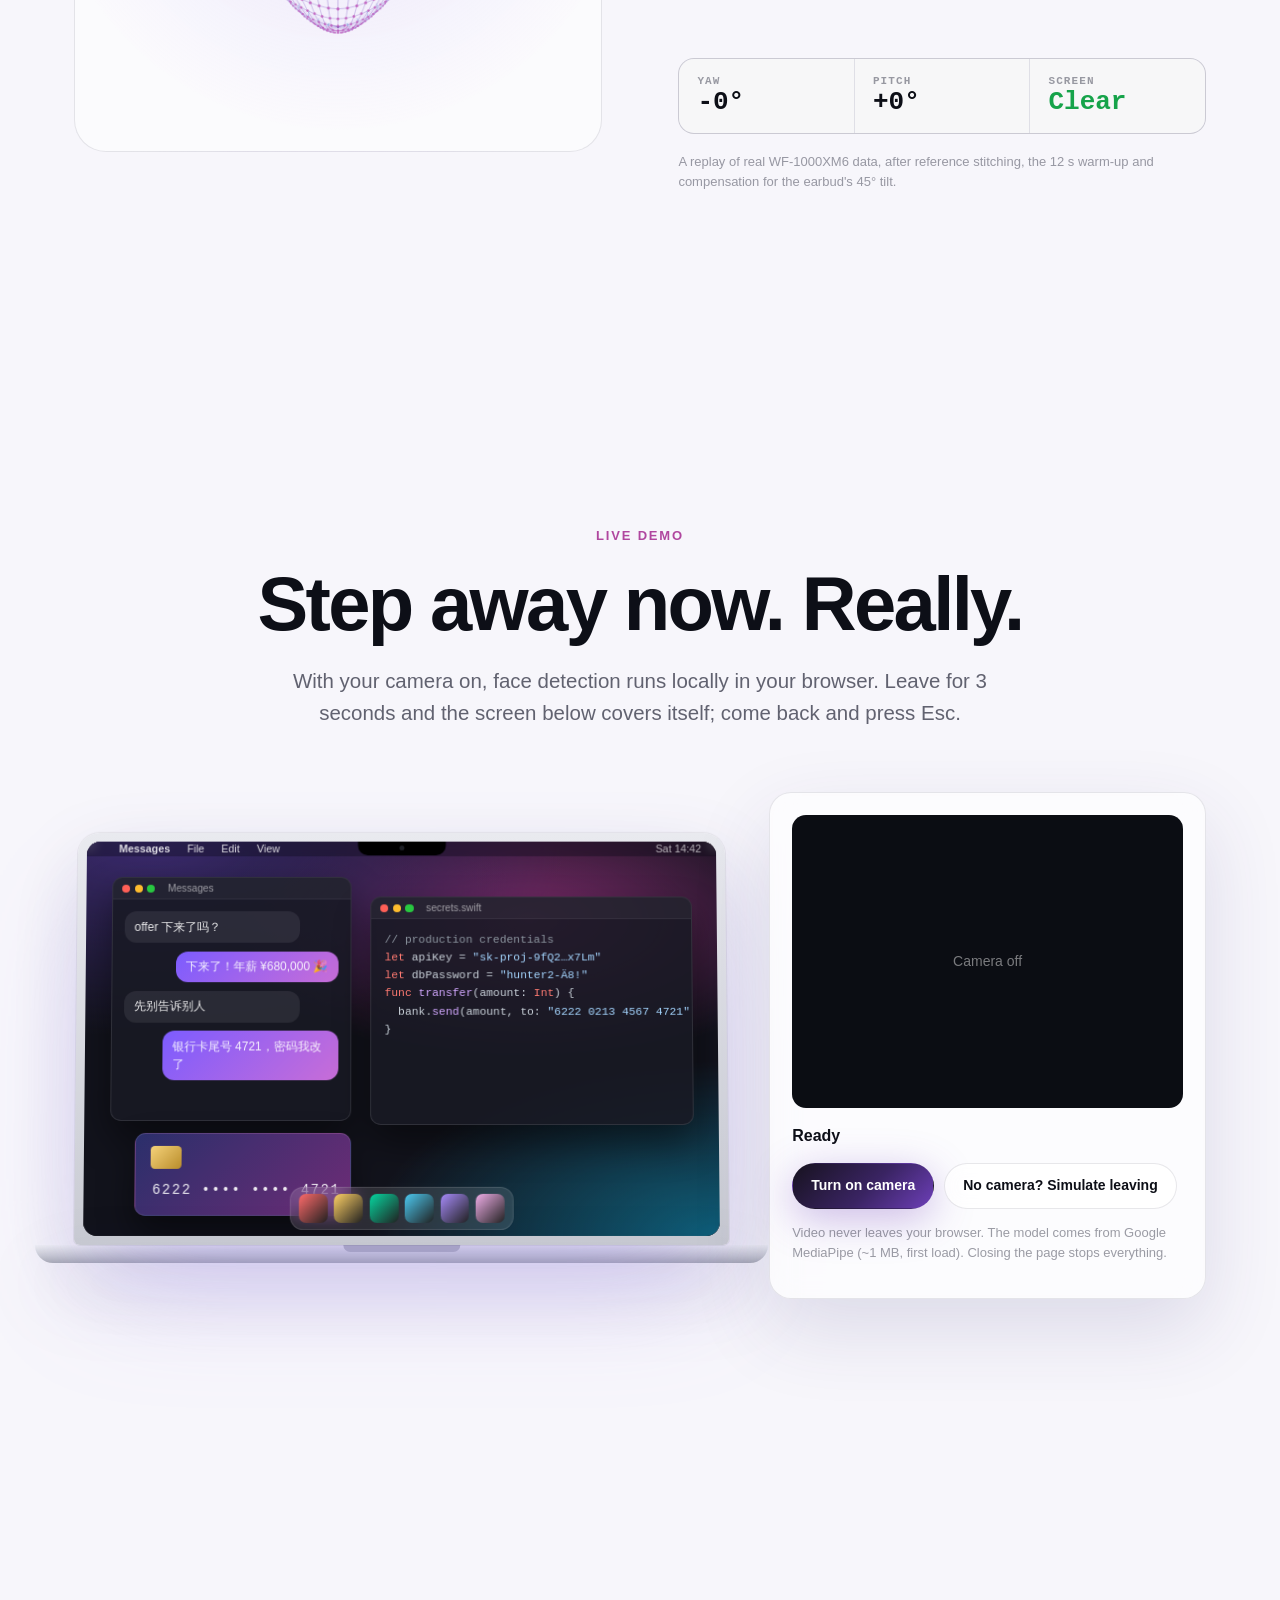
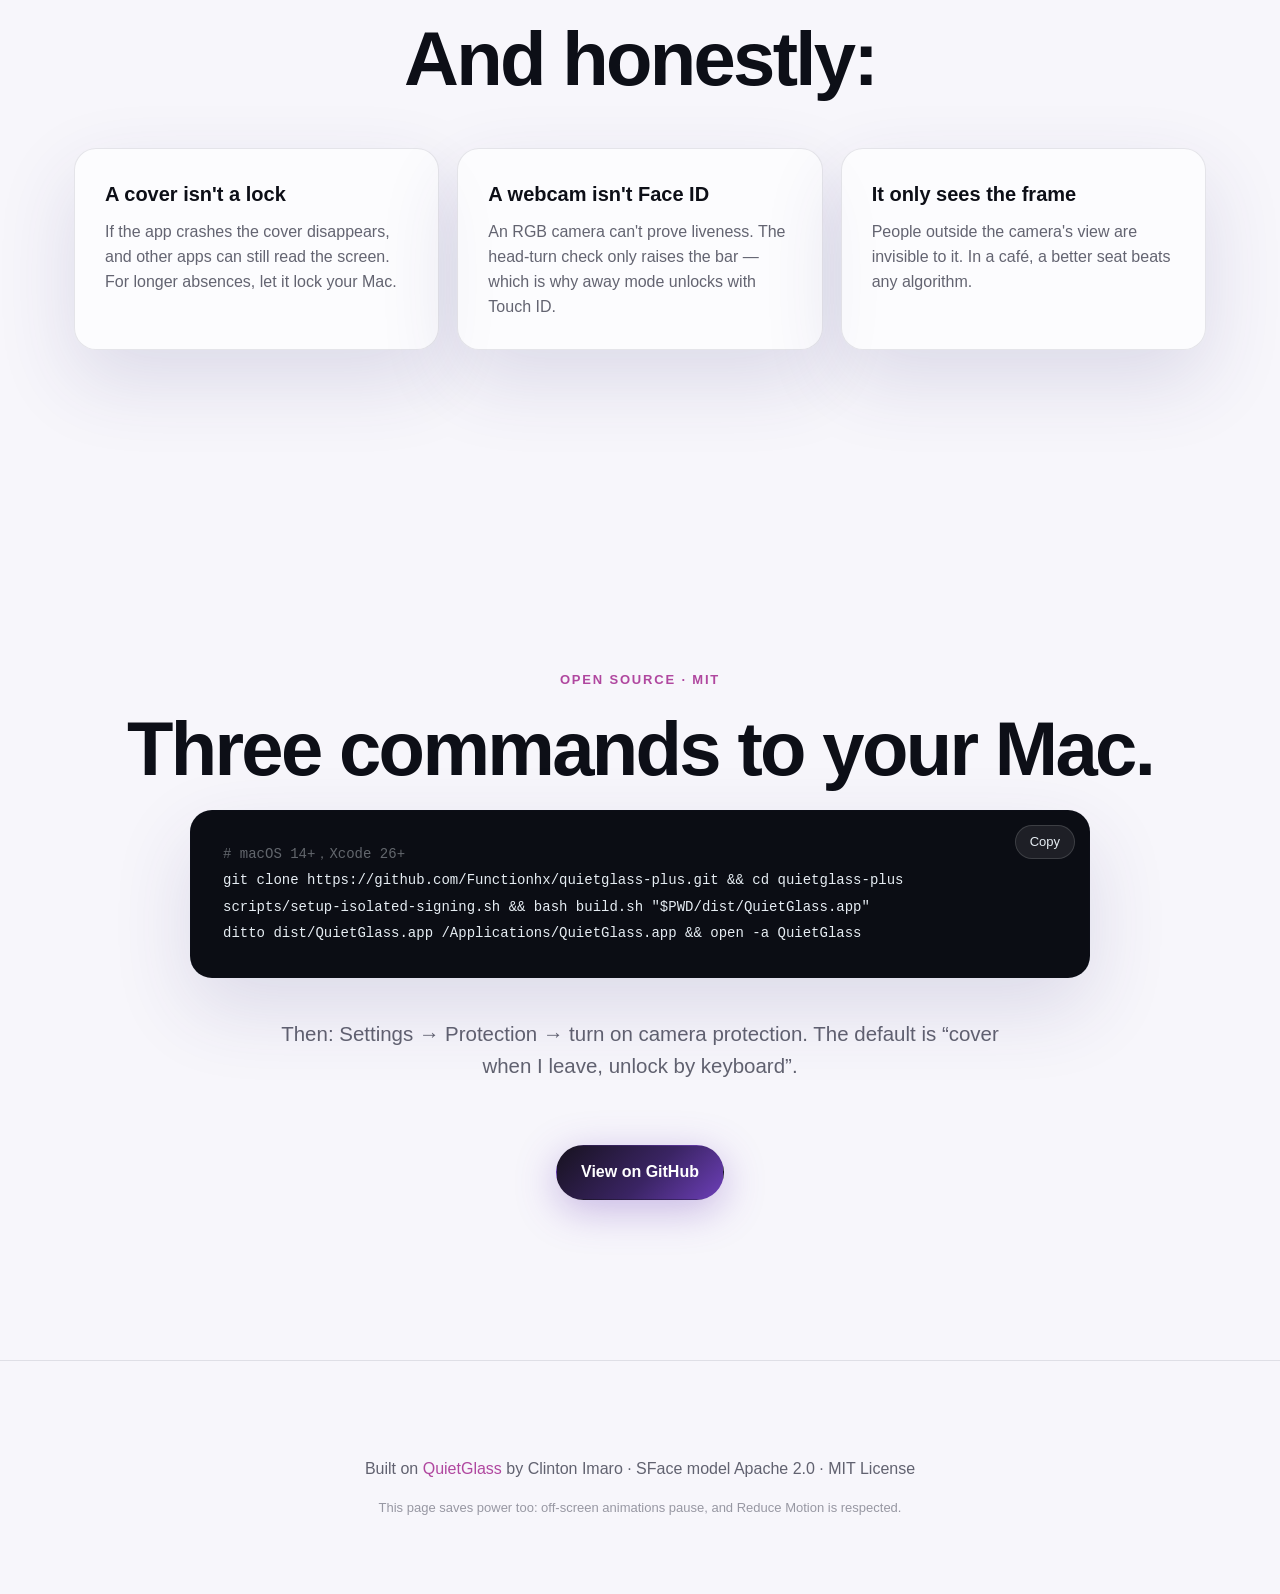
==== commit 0dd12652: "README with pictures; site copy for any-key unlock - README: banner, away-mode storyboard, fold anim" ====
--- a/site/index.html
+++ b/site/index.html
@@ -42,7 +42,7 @@
       <span data-i18n="hero.title1">只有你在，</span><br>
       <span class="gradient-text" data-i18n="hero.title2">屏幕才清晰。</span>
     </h1>
-    <p class="hero-sub reveal" data-i18n="hero.sub">离开座位，屏幕瞬间遮挡，摄像头随即关闭；回来按下 Esc，用 Touch ID 解锁。识别跑在神经网络引擎上，一次只要 0.85 毫秒。</p>
+    <p class="hero-sub reveal" data-i18n="hero.sub">离开座位，屏幕瞬间遮挡，摄像头随即关闭；一分钟内回来按任意键，超过就用 Touch ID 解锁。识别跑在神经网络引擎上，一次只要 0.85 毫秒。</p>
     <div class="hero-cta reveal">
       <a class="btn btn-primary" href="#try" data-i18n="hero.try">在浏览器里试试</a>
       <a class="btn btn-ghost" href="#install" data-i18n="hero.install">安装到 Mac</a>
@@ -80,7 +80,7 @@
           <li data-step="2"><h3 data-i18n="story.s2t">第一帧就盖住</h3><p data-i18n="story.s2p">先瞬间磨砂，再像折叠屏一样展开隐私面板。动画永远播放在已经遮住的画面上。</p></li>
           <li data-step="3"><h3 data-i18n="story.s3t">摄像头随即关闭</h3><p data-i18n="story.s3p">没人需要看着空椅子。你离开多久，摄像头就省多久的电。</p></li>
           <li data-step="4"><h3 data-i18n="story.s4t">15 秒后转为纯黑</h3><p data-i18n="story.s4p">实时磨砂会让系统持续计算模糊。没人看的时候，干脆变黑，连这部分也省下。</p></li>
-          <li data-step="5"><h3 data-i18n="story.s5t">回来，按 Esc</h3><p data-i18n="story.s5p">Touch ID 一按，面板折回成一道光，屏幕恢复如初。陌生人按 Esc？解不开。</p></li>
+          <li data-step="5"><h3 data-i18n="story.s5t">回来，按任意键</h3><p data-i18n="story.s5p">一分钟内按任意键，面板折回成一道光；离开更久就要 Touch ID。陌生人随手一按？解不开。</p></li>
         </ol>
       </div>
       <div class="story-visual">
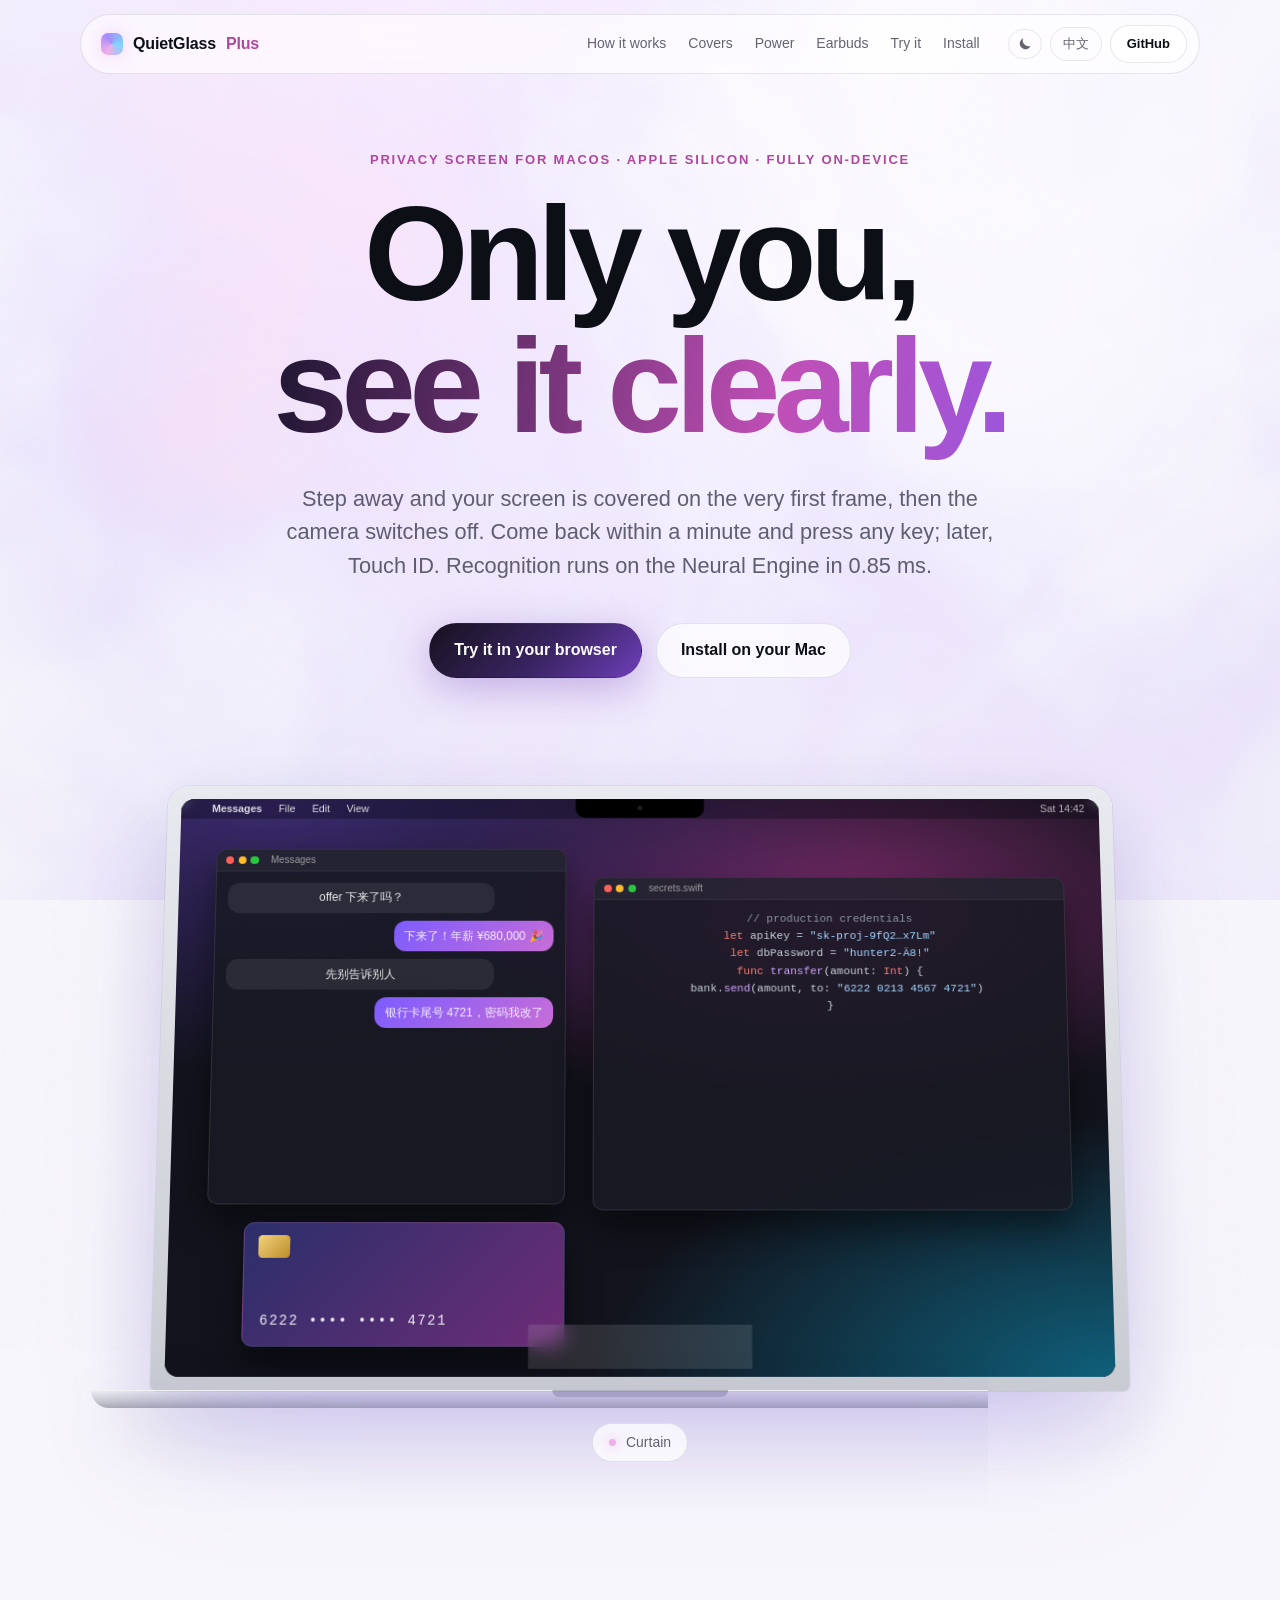
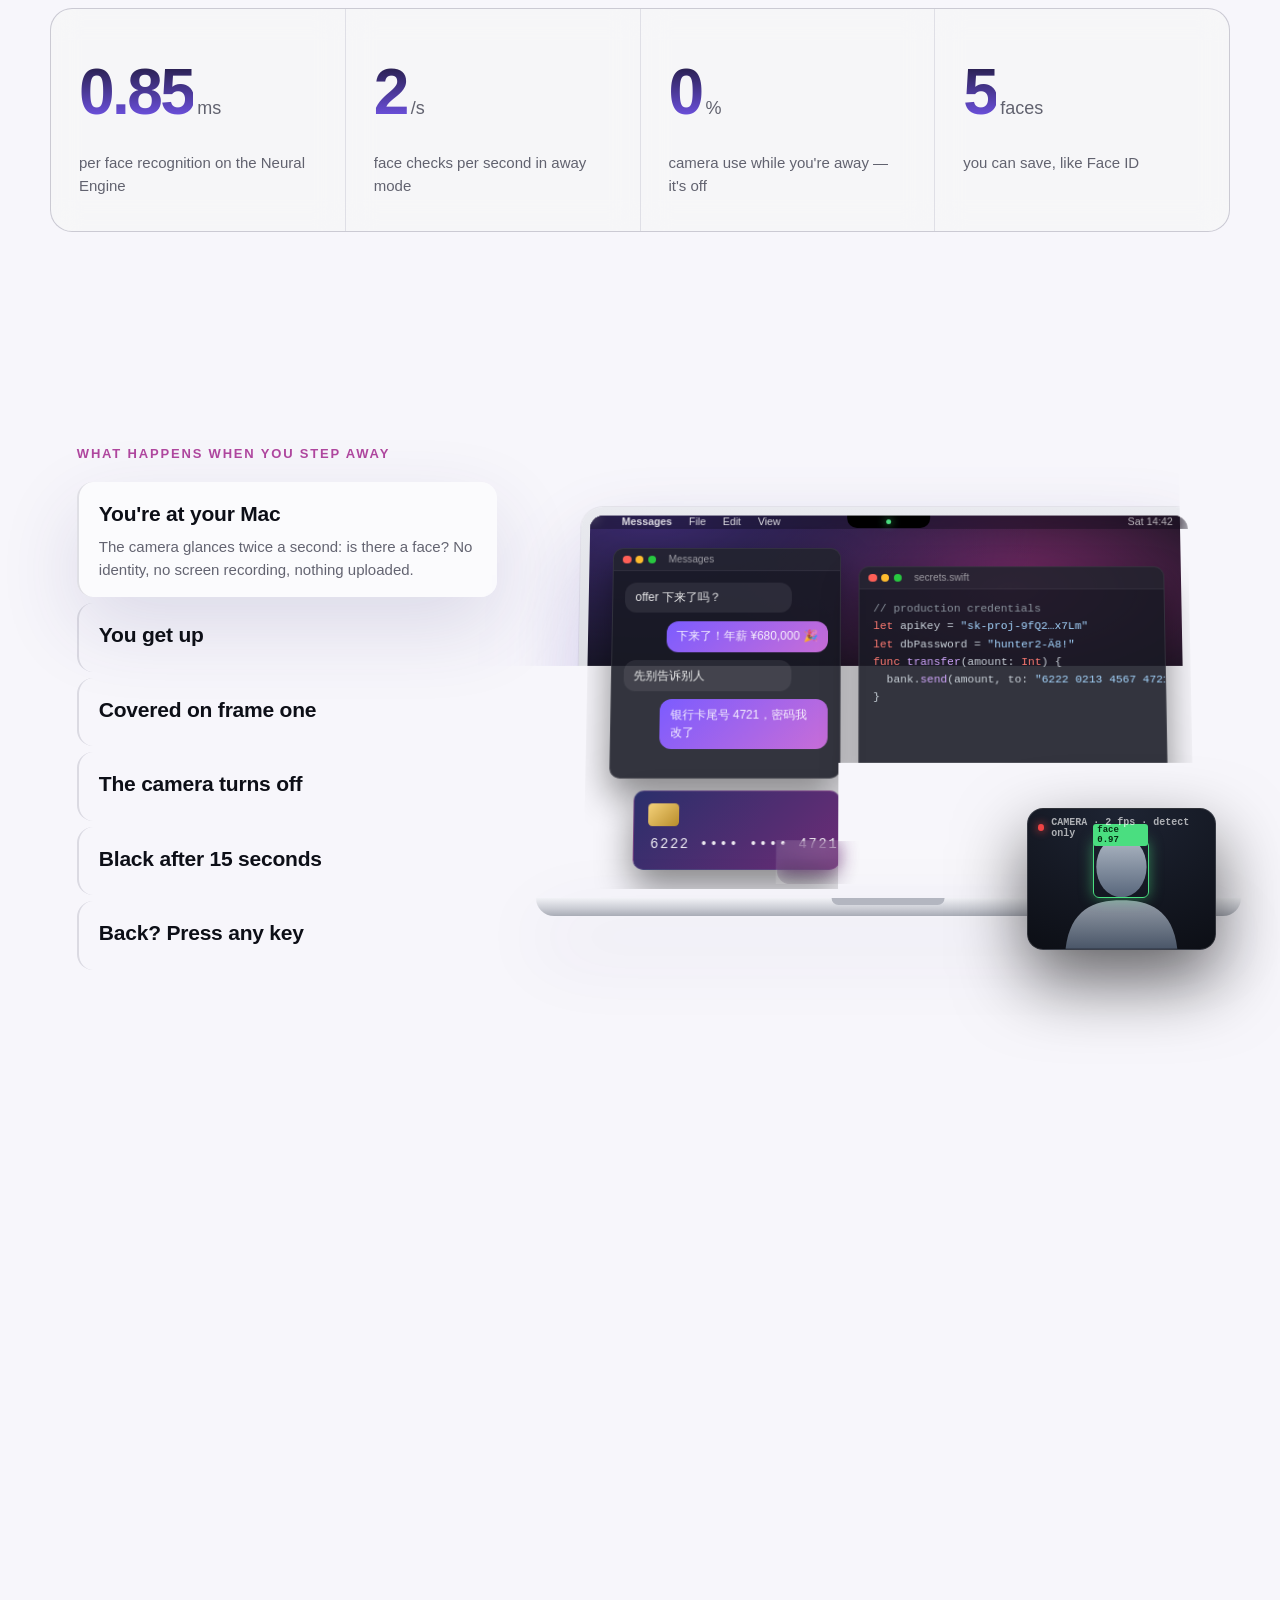
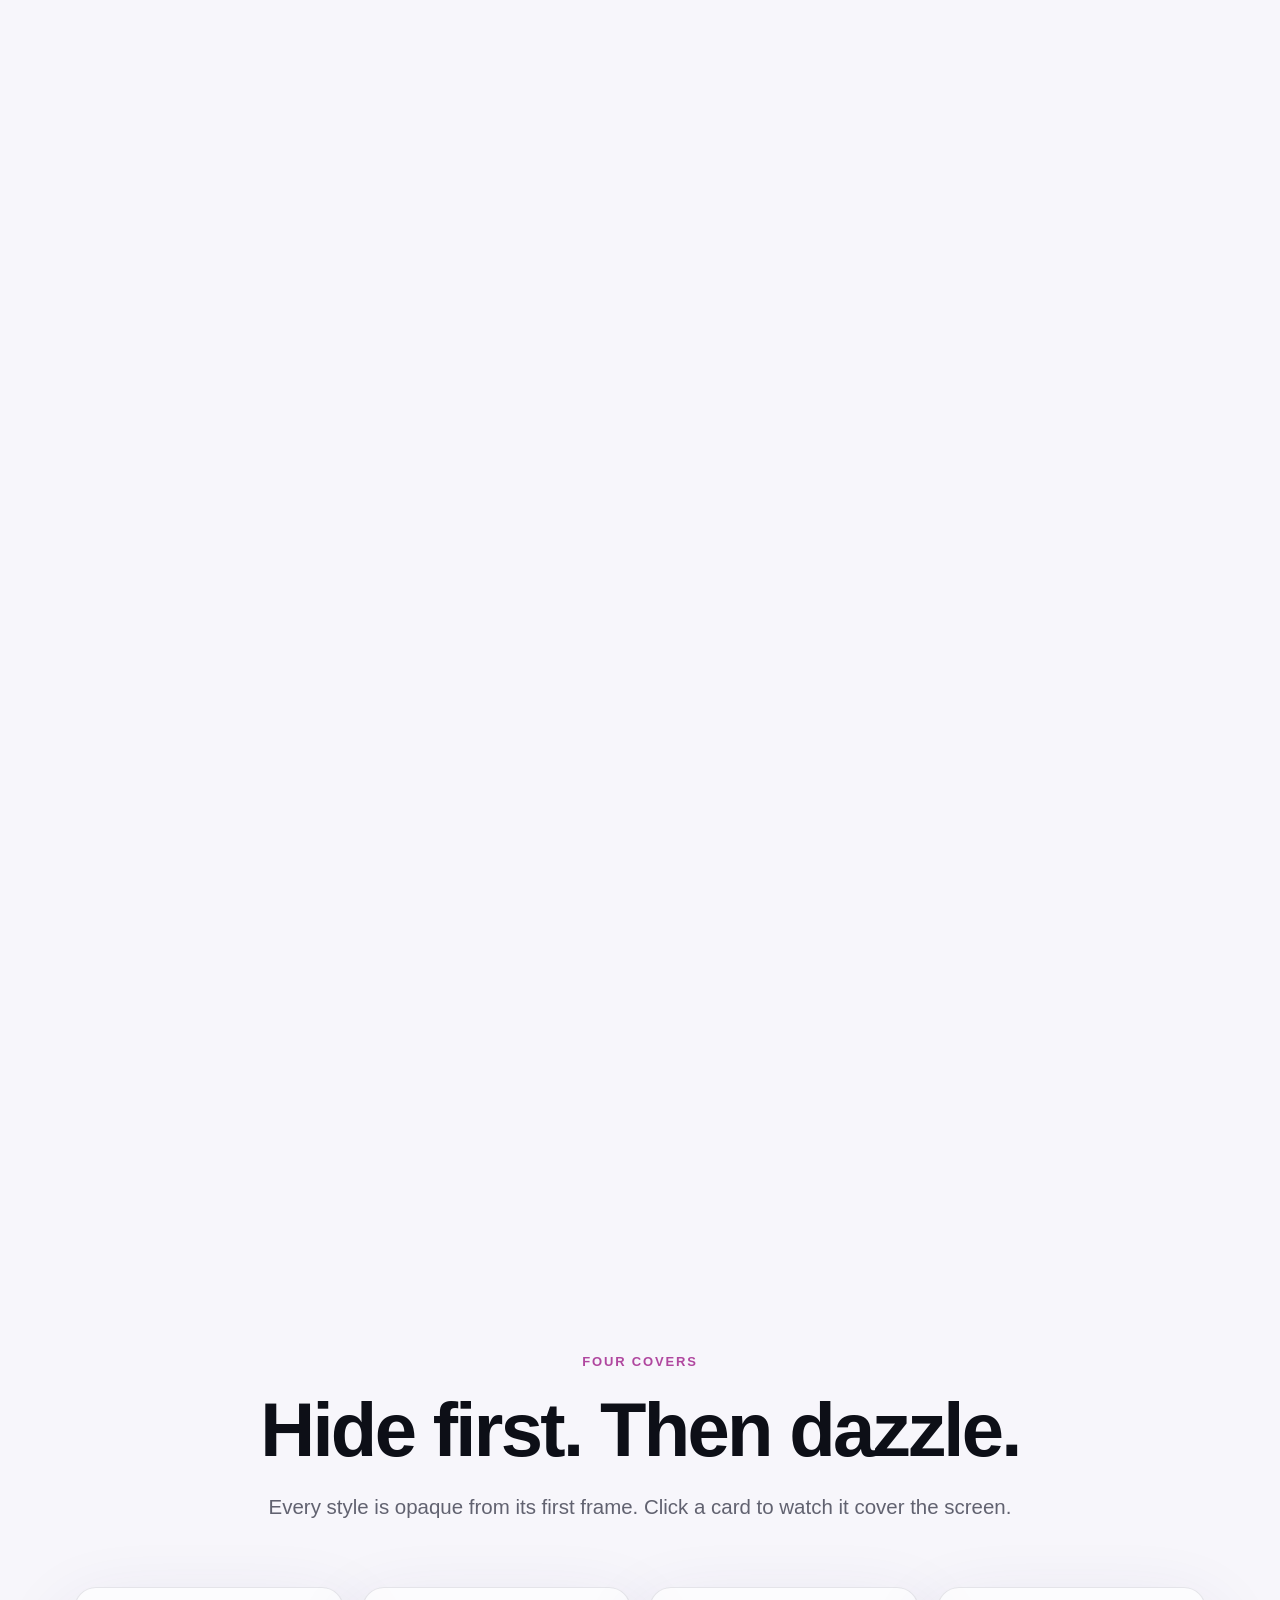
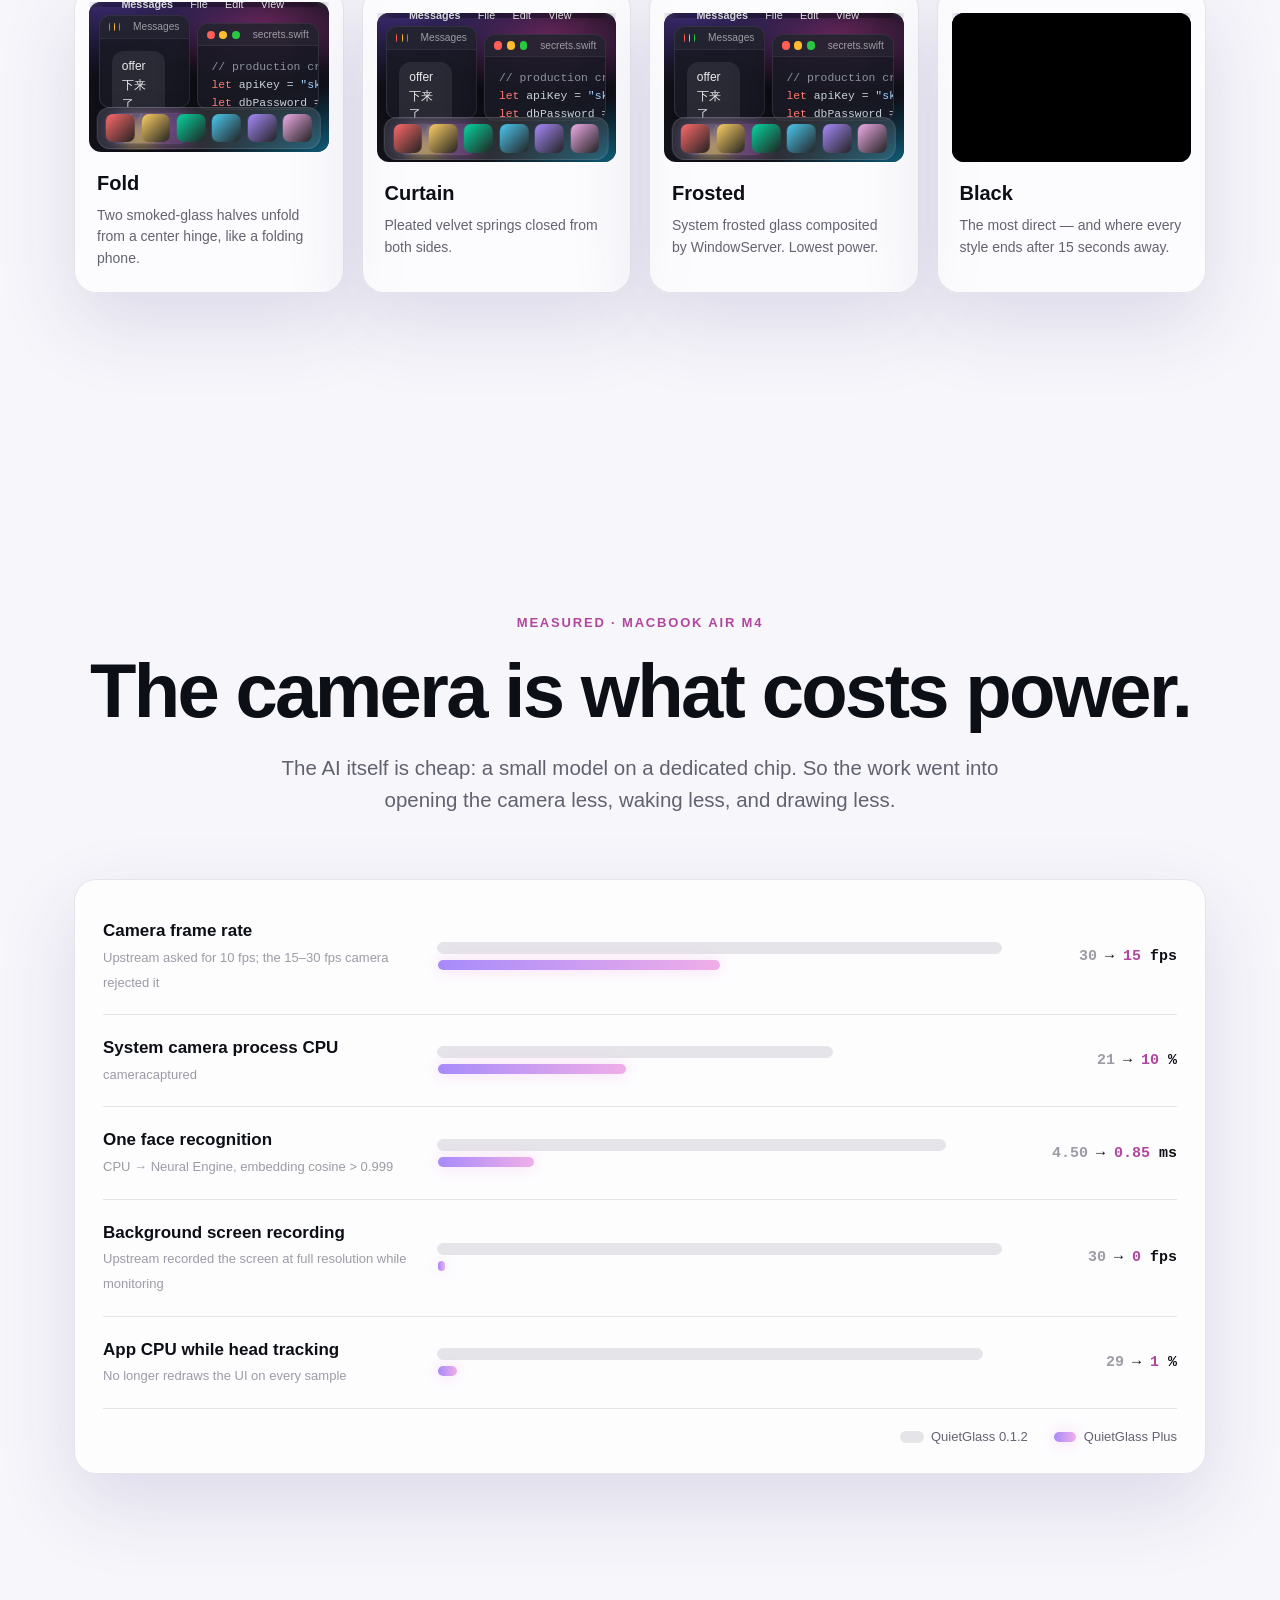
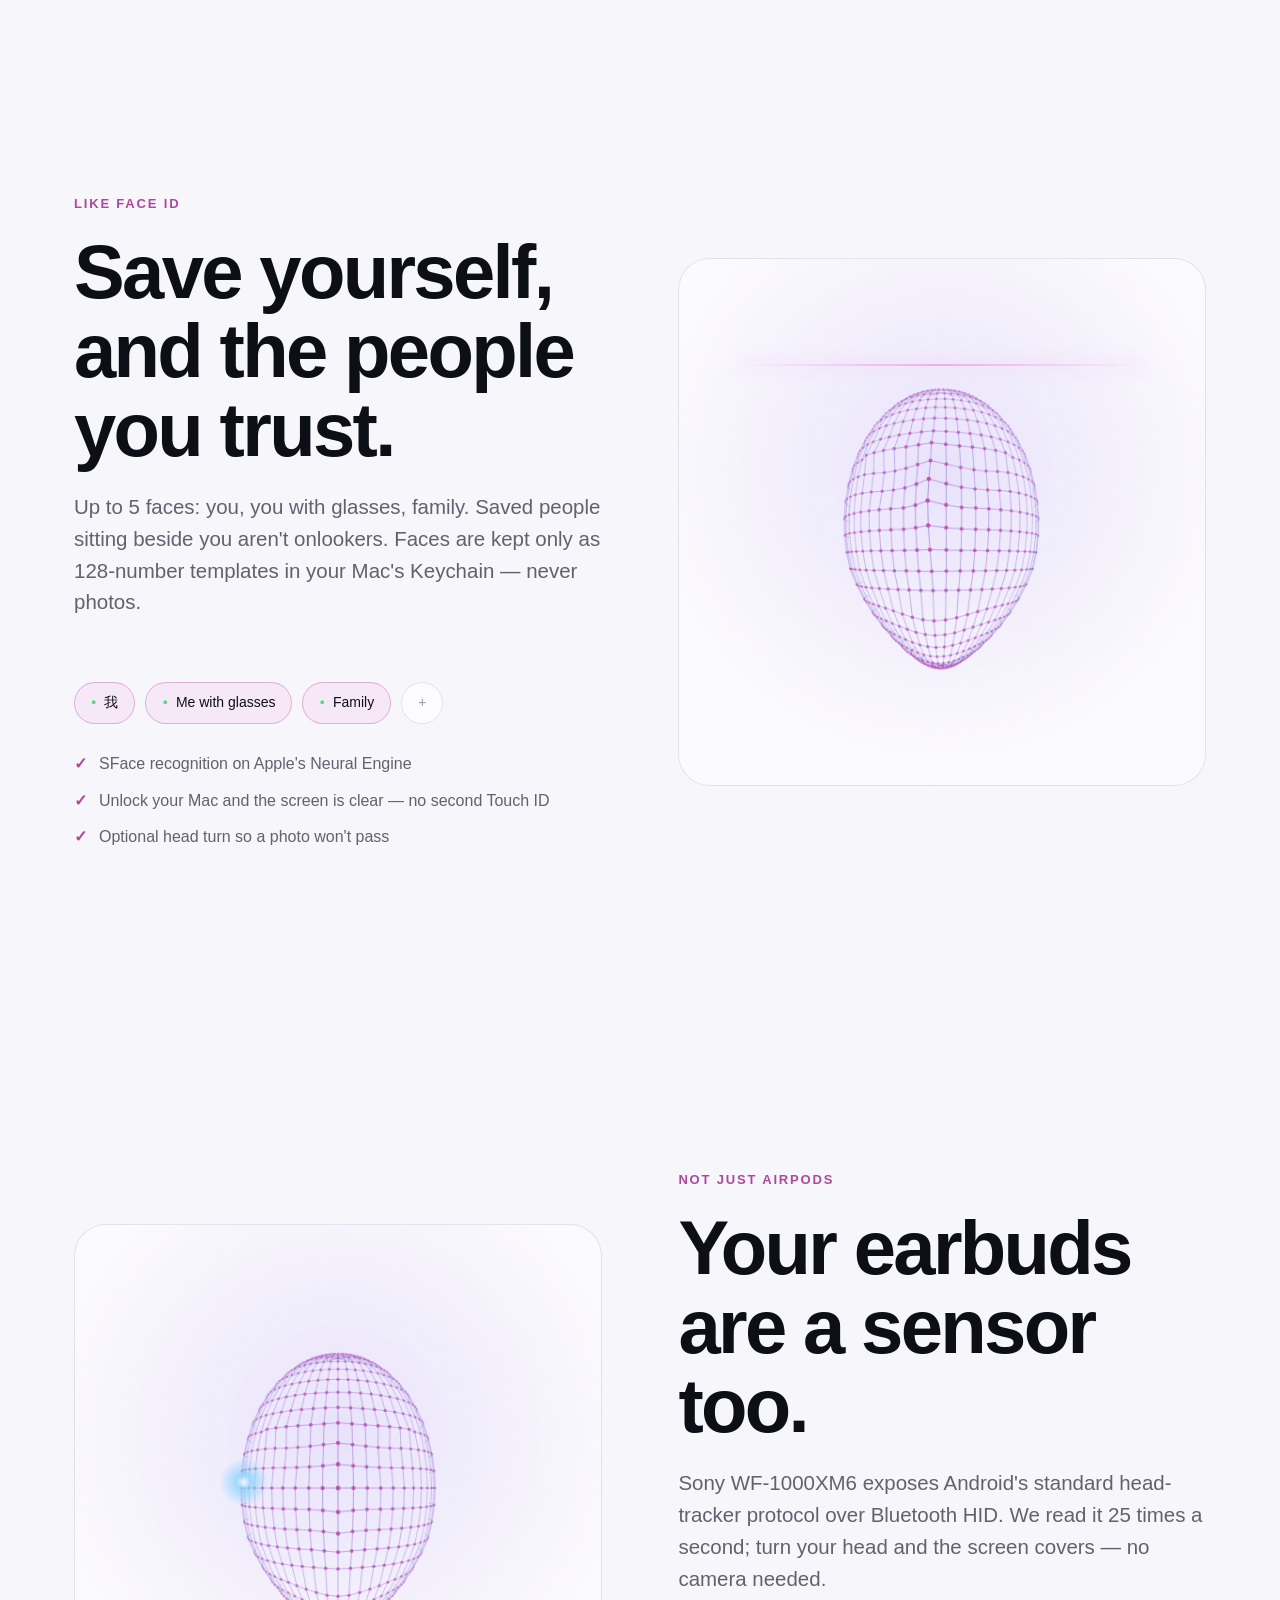
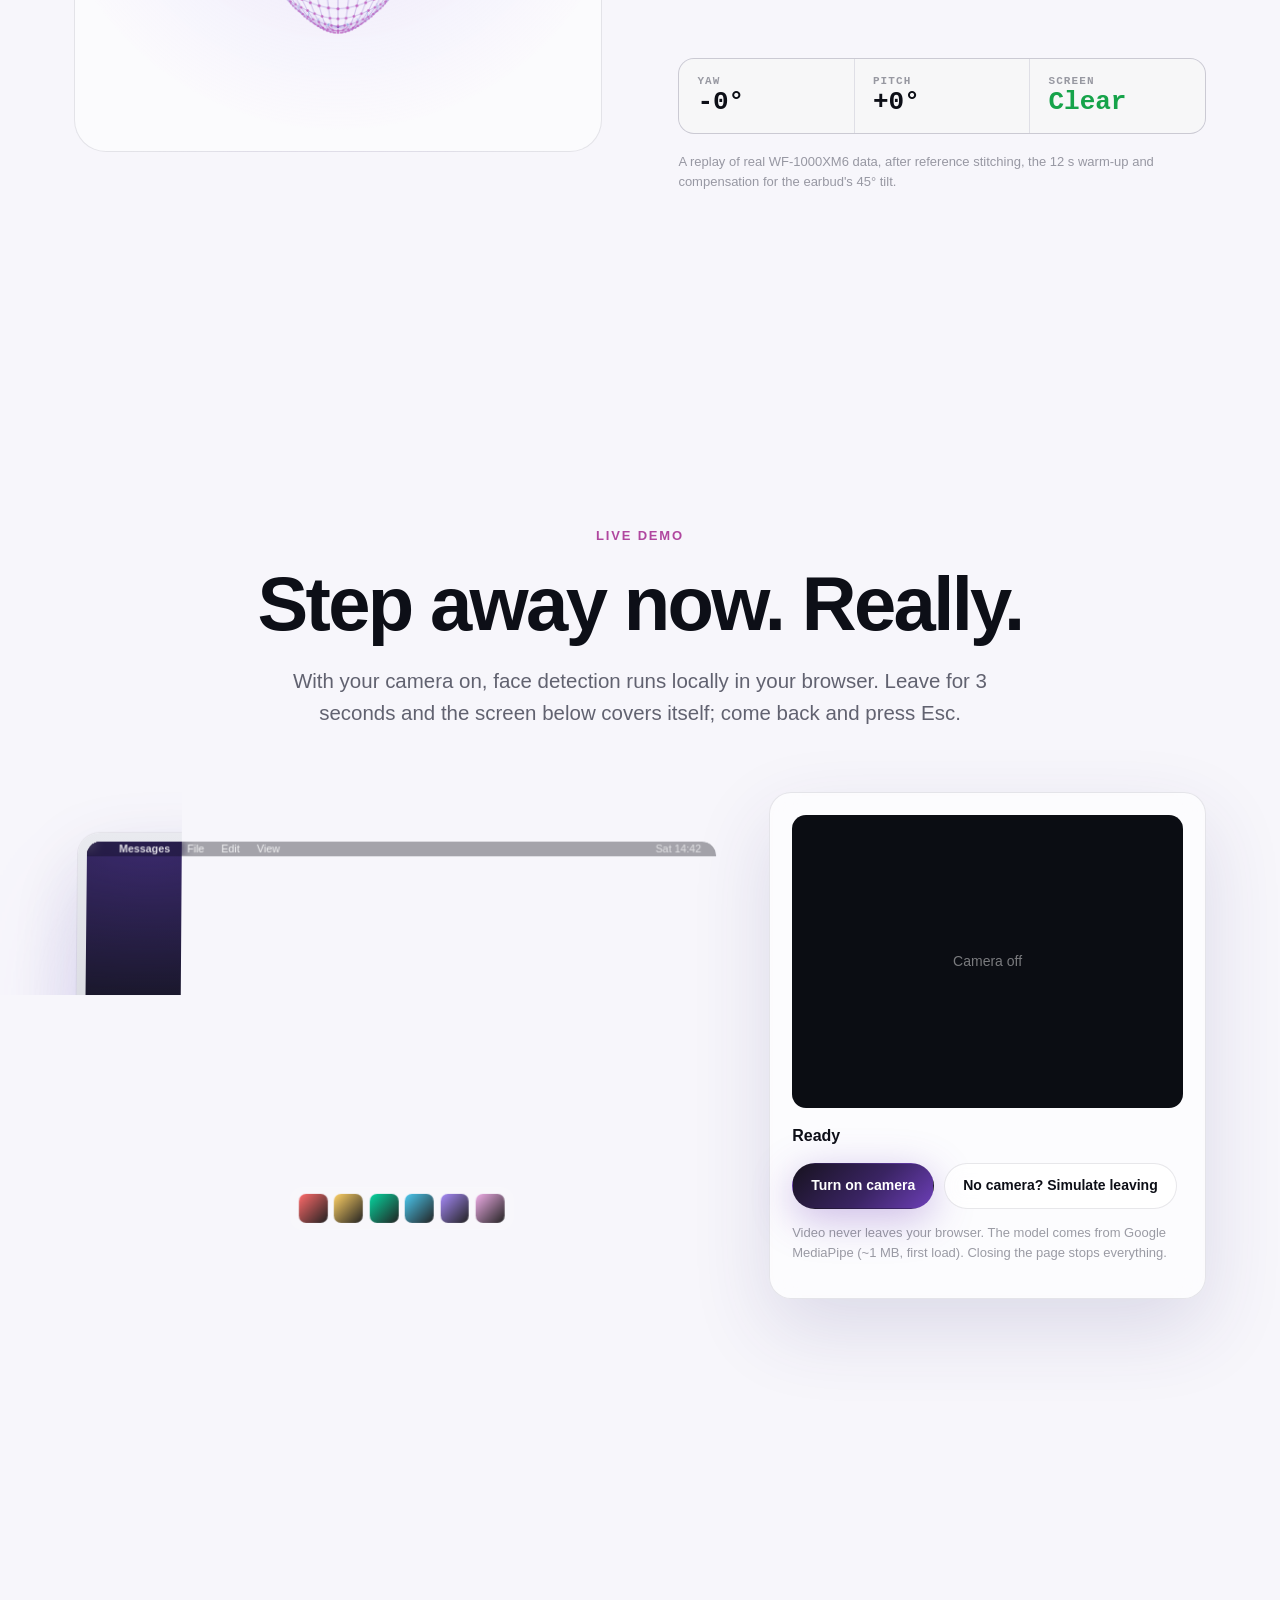
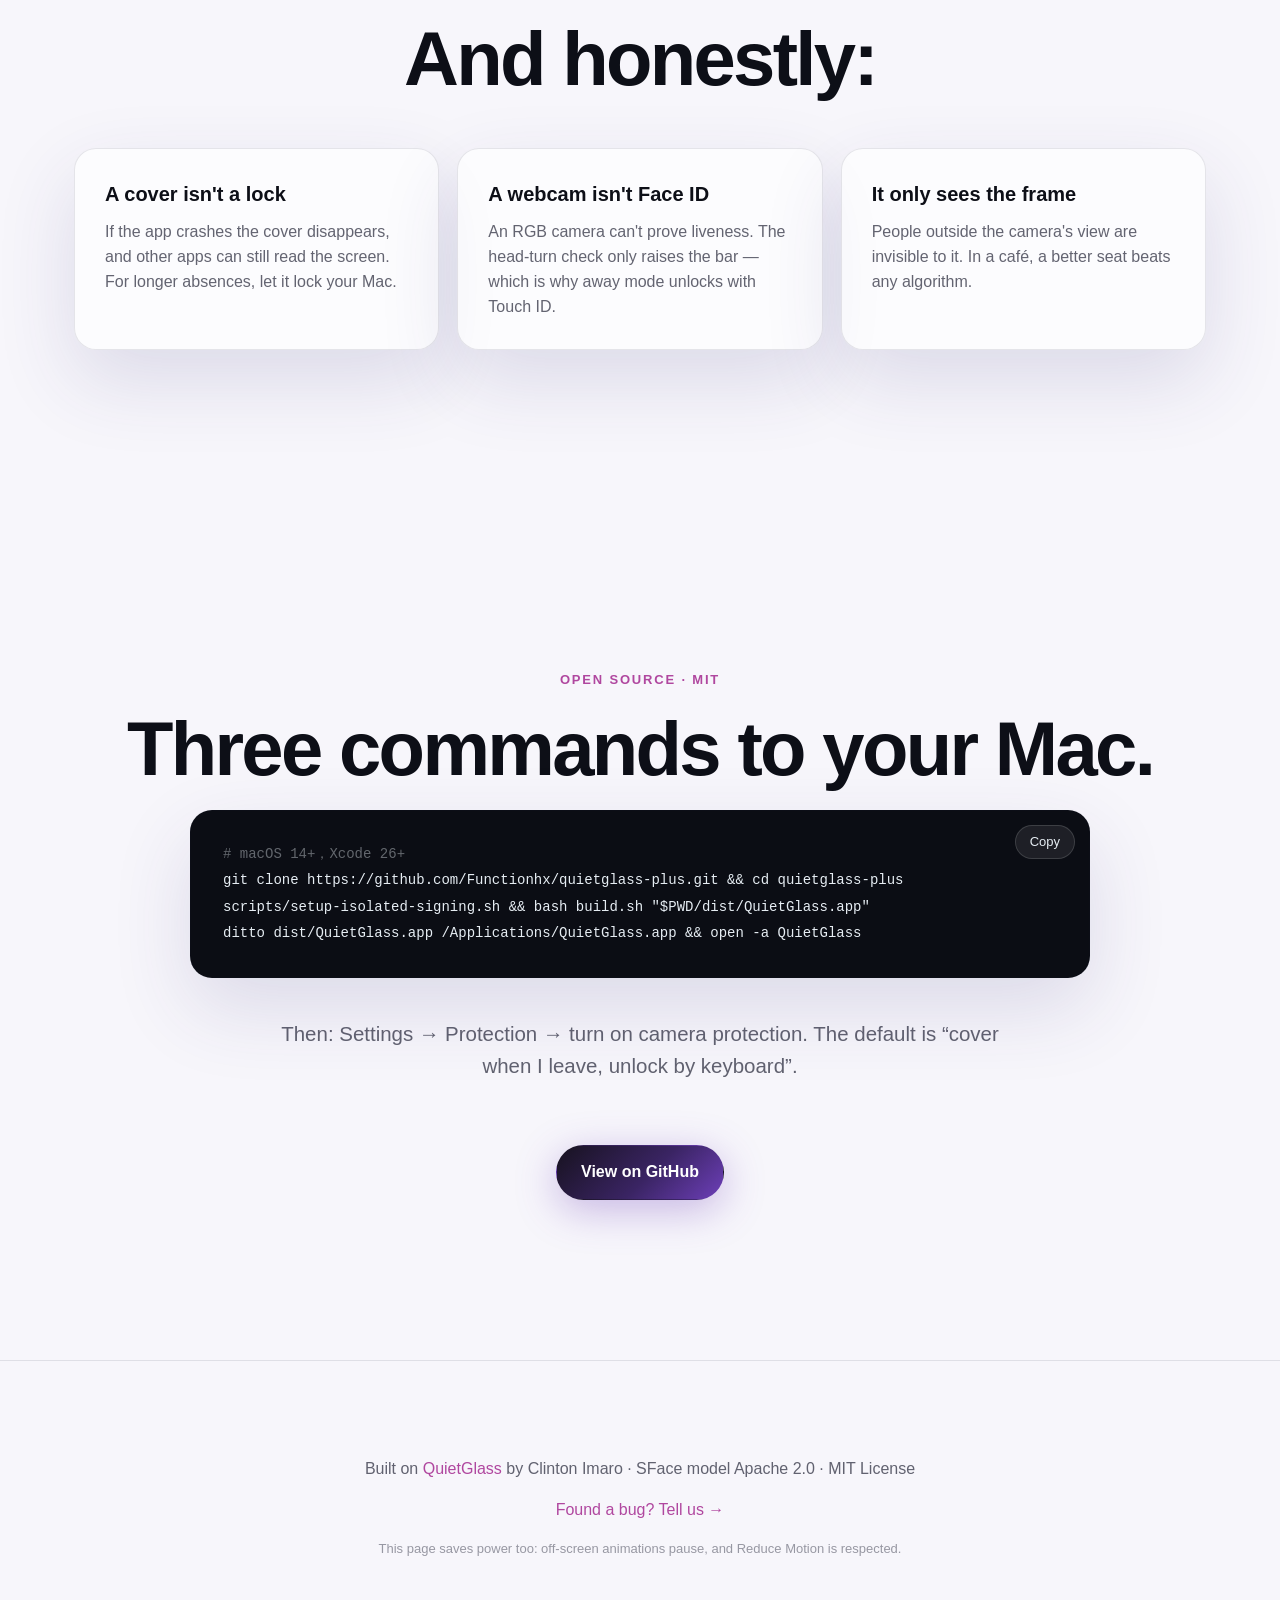
==== commit f4c88693: "Report a Bug, diagnostics log, motion-aware away detection - Report a Bug… (menu bar, Help, Settings" ====
--- a/site/index.html
+++ b/site/index.html
@@ -233,6 +233,7 @@
 
   <footer class="footer">
     <p data-i18n="footer.credit">基于 Clinton Imaro 的 <a href="https://github.com/clintonimaroo/quietglass">QuietGlass</a> 改造 · SFace 模型 Apache 2.0 · MIT License</p>
+    <p><a href="https://github.com/Functionhx/quietglass-plus/issues/new?template=bug_report.yml" data-i18n="footer.bug">发现问题？报告给我们 →</a></p>
     <p class="fine" data-i18n="footer.power">这个页面也省电：滚出视口的动画会暂停，并遵循系统的“减少动态效果”。</p>
   </footer>
 
